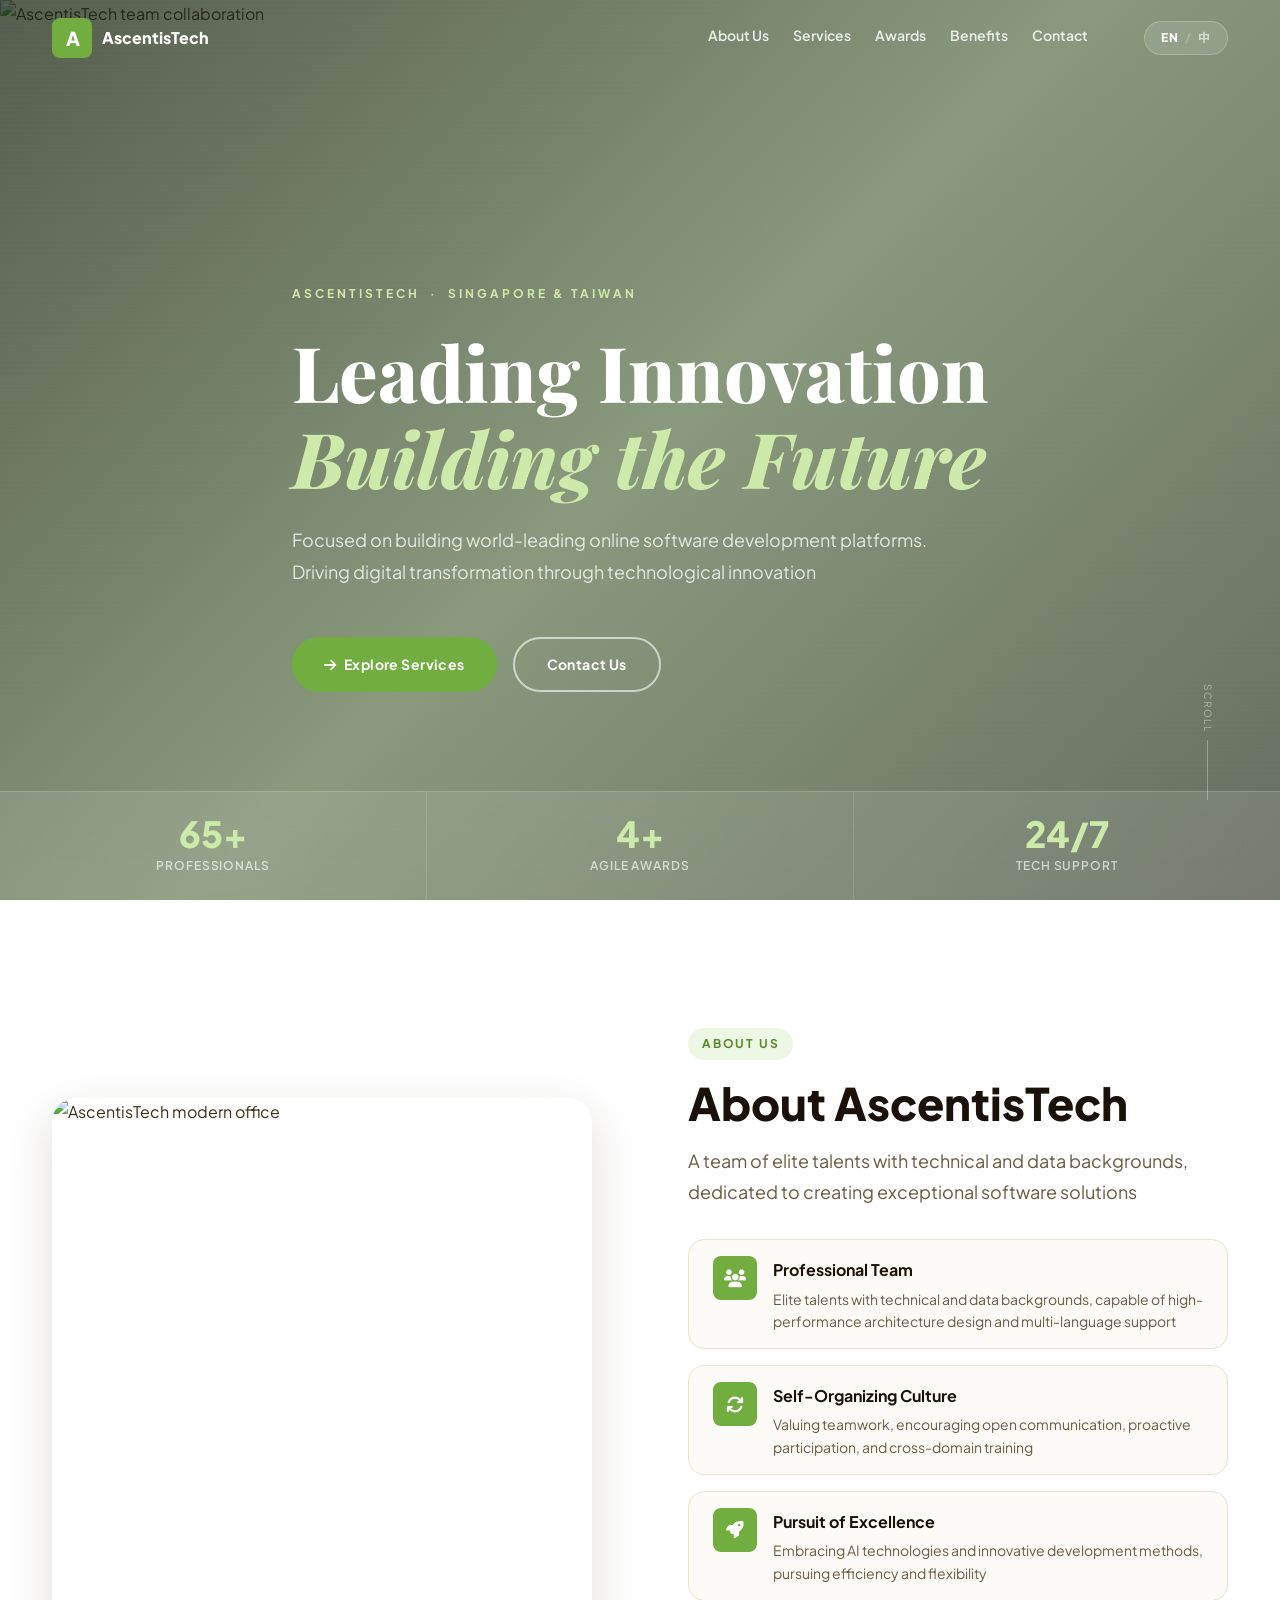
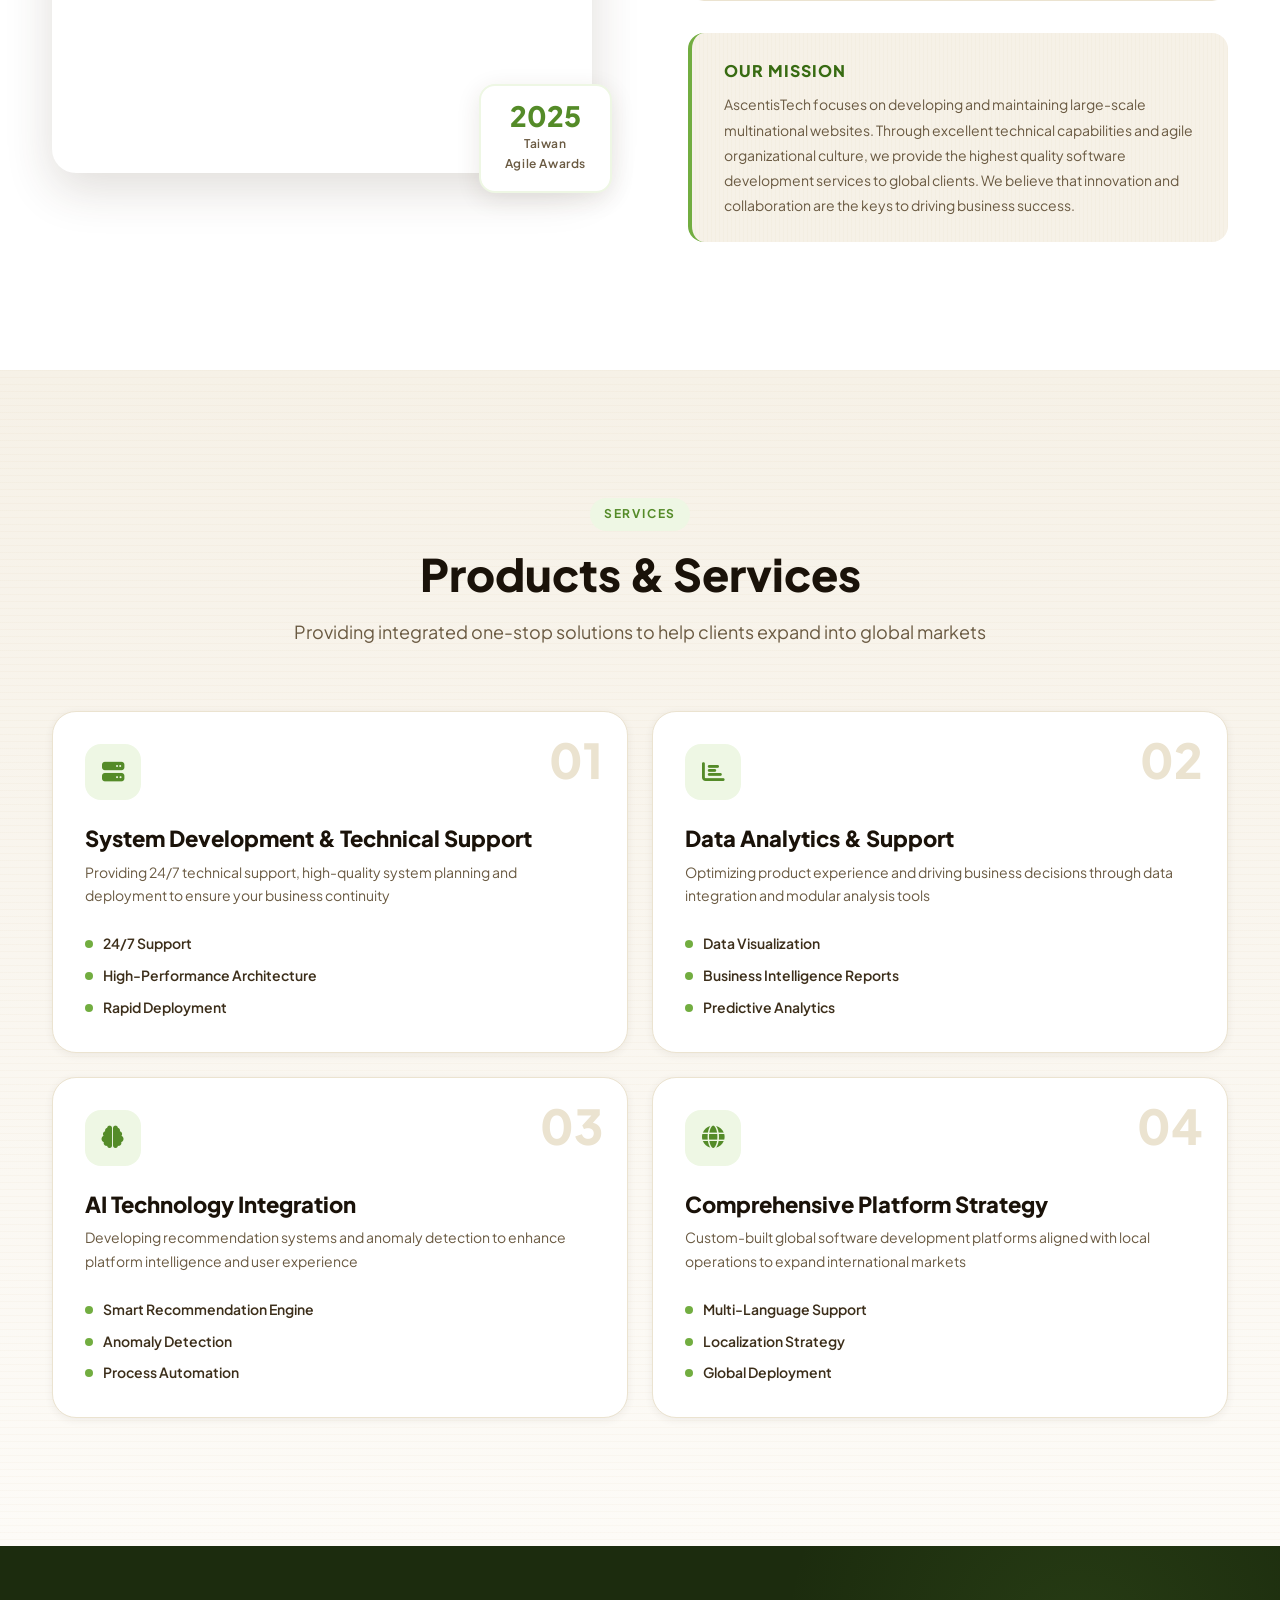
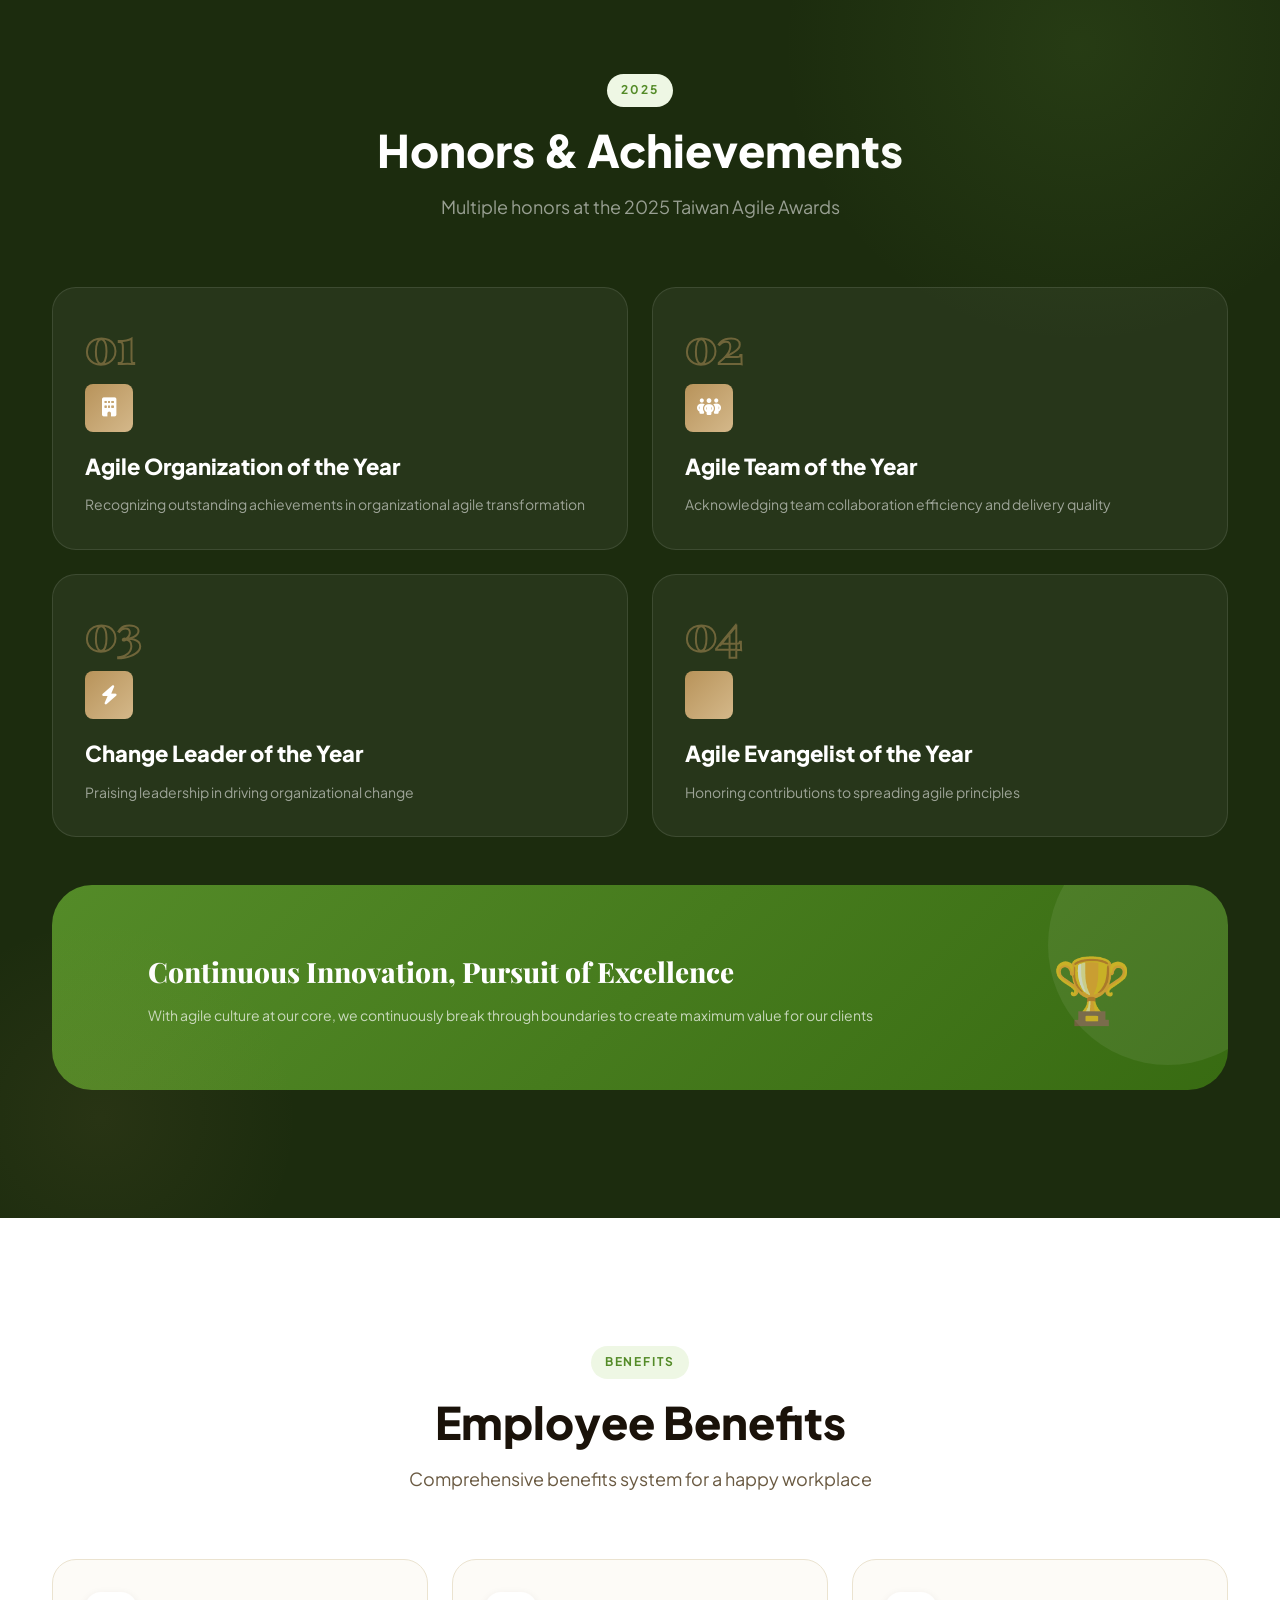
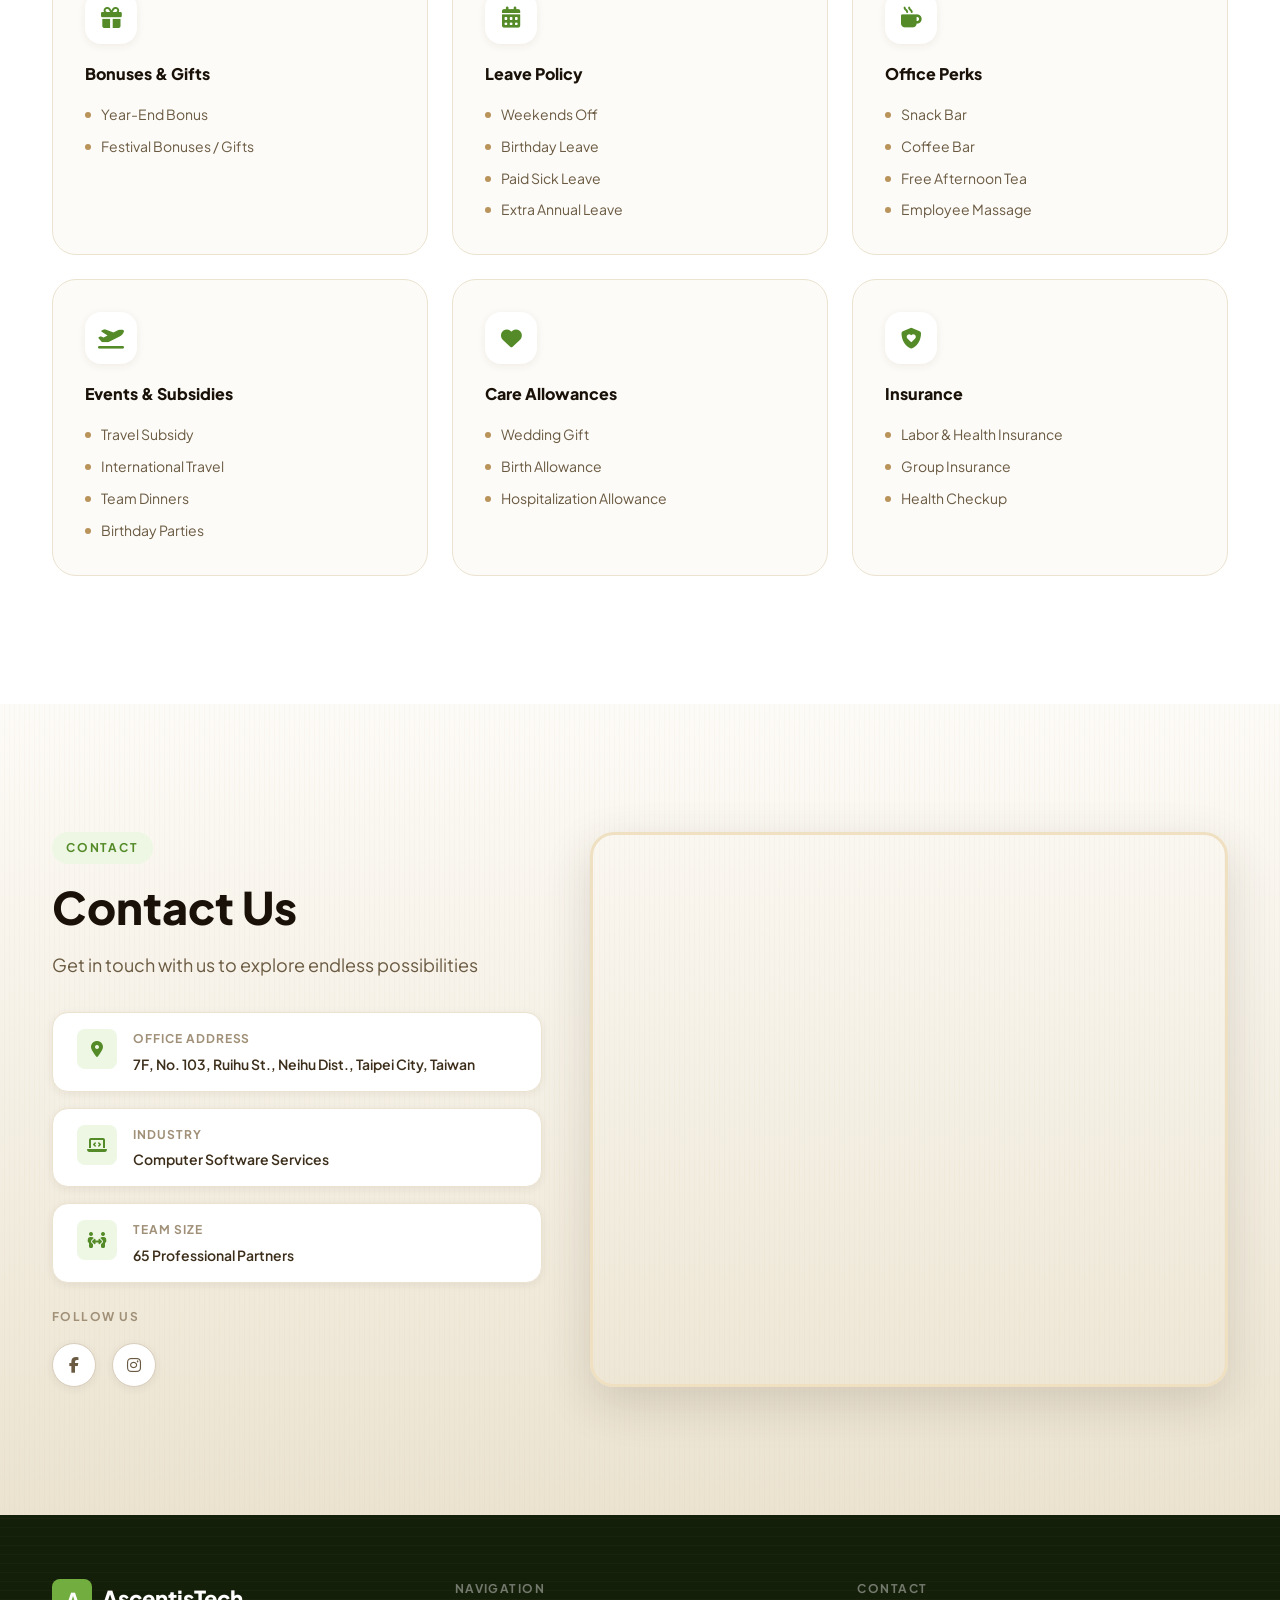
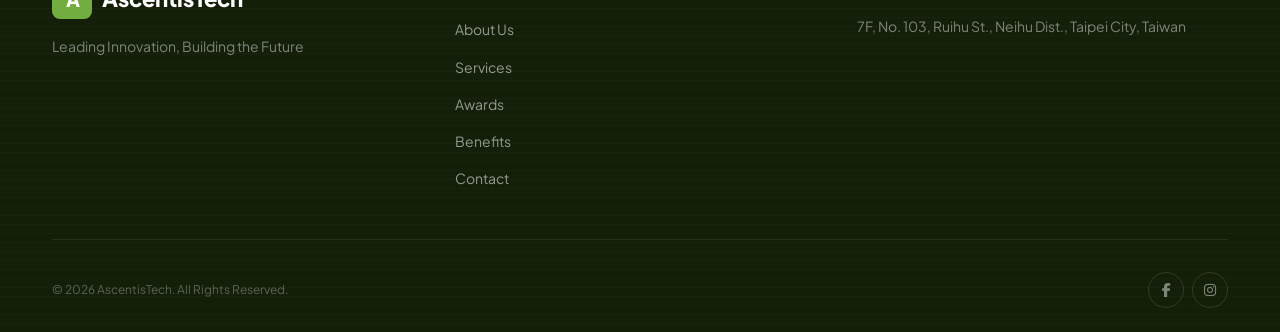
==== index.html @ be99b59a "Initial commit" ====
<!DOCTYPE html>
<html lang="en">
<head>
  <meta charset="UTF-8" />
  <meta name="viewport" content="width=device-width, initial-scale=1.0" />
  <title>AscentisTech | Leading Innovation in Software Development</title>
  <meta name="description" content="AscentisTech - Building world-leading online software development platforms, providing system development, data analytics, and AI technology solutions" />
  <meta name="keywords" content="AscentisTech, software development, AI, system development, data analytics" />

  <!-- Open Graph -->
  <meta property="og:title" content="AscentisTech | Leading Innovation in Software Development" />
  <meta property="og:description" content="Focused on building world-leading online software development platforms." />
  <meta property="og:type" content="website" />

  <!-- Fonts -->
  <link rel="preconnect" href="https://fonts.googleapis.com" />
  <link rel="preconnect" href="https://fonts.gstatic.com" crossorigin />
  <link href="https://fonts.googleapis.com/css2?family=Playfair+Display:ital,wght@0,700;0,800;1,700&family=Plus+Jakarta+Sans:wght@300;400;500;600;700;800&family=Noto+Sans+TC:wght@300;400;500;700&display=swap" rel="stylesheet" />

  <!-- Font Awesome -->
  <link rel="stylesheet" href="https://cdnjs.cloudflare.com/ajax/libs/font-awesome/6.5.1/css/all.min.css" />

  <link rel="stylesheet" href="styles.css" />
</head>
<body>

  <!-- =========================================
       NAVBAR
       ========================================= -->
  <nav id="navbar" class="navbar">
    <div class="nav-inner">
      <a href="#" class="nav-logo">
        <div class="logo-mark">A</div>
        <span class="logo-text">AscentisTech</span>
      </a>

      <div class="nav-links">
        <a href="#about"    data-i18n="nav.about">About Us</a>
        <a href="#services" data-i18n="nav.services">Services</a>
        <a href="#awards"   data-i18n="nav.awards">Awards</a>
        <a href="#benefits" data-i18n="nav.benefits">Benefits</a>
        <a href="#contact"  data-i18n="nav.contact">Contact</a>
      </div>

      <div class="nav-right">
        <button class="lang-toggle" id="langToggle" aria-label="Toggle language">
          <span class="lang-en active">EN</span>
          <span class="lang-sep">/</span>
          <span class="lang-zh">中</span>
        </button>
        <button class="hamburger" id="hamburger" aria-label="Open menu">
          <span></span><span></span><span></span>
        </button>
      </div>
    </div>
  </nav>

  <!-- Mobile Menu -->
  <div class="mobile-menu" id="mobileMenu">
    <a href="#about"    data-i18n="nav.about">About Us</a>
    <a href="#services" data-i18n="nav.services">Services</a>
    <a href="#awards"   data-i18n="nav.awards">Awards</a>
    <a href="#benefits" data-i18n="nav.benefits">Benefits</a>
    <a href="#contact"  data-i18n="nav.contact">Contact</a>
  </div>


  <!-- =========================================
       HERO
       ========================================= -->
  <section id="hero" class="hero">
    <div class="hero-bg">
      <img
        src="https://images.unsplash.com/photo-1522071820081-009f0129c71c?auto=format&fit=crop&w=1920&q=85"
        alt="AscentisTech team collaboration"
      />
    </div>
    <div class="hero-overlay"></div>

    <div class="hero-content">
      <p class="hero-eyebrow fade-up">AscentisTech &nbsp;·&nbsp; Singapore &amp; Taiwan</p>
      <h1 class="hero-title fade-up delay-1">
        <span data-i18n="hero.title.line1">Leading Innovation</span><br />
        <em data-i18n="hero.title.line2">Building the Future</em>
      </h1>
      <p class="hero-subtitle fade-up delay-2" data-i18n="hero.subtitle">
        Focused on building world-leading online software development platforms.
        Driving digital transformation through technological innovation
      </p>
      <div class="hero-btns fade-up delay-3">
        <a href="#services" class="btn btn-primary">
          <i class="fa-solid fa-arrow-right"></i>
          <span data-i18n="hero.cta.explore">Explore Services</span>
        </a>
        <a href="#contact" class="btn btn-outline" data-i18n="hero.cta.contact">Contact Us</a>
      </div>
    </div>

    <div class="hero-stats">
      <div class="hero-stat">
        <div class="stat-number" data-count="65">0</div>
        <div class="stat-label" data-i18n="hero.stat.experts">Professionals</div>
      </div>
      <div class="hero-stat">
        <div class="stat-number" data-count="4">0</div>
        <div class="stat-label" data-i18n="hero.stat.awards">Agile Awards</div>
      </div>
      <div class="hero-stat">
        <div class="stat-number" style="font-size: clamp(1.4rem, 3vw, 2.25rem);">24/7</div>
        <div class="stat-label" data-i18n="hero.stat.support">Tech Support</div>
      </div>
    </div>

    <div class="hero-scroll">
      <span class="scroll-text">Scroll</span>
      <div class="scroll-line"></div>
    </div>
  </section>


  <!-- =========================================
       ABOUT
       ========================================= -->
  <section id="about" class="about">
    <div class="about-grid">

      <!-- Image side -->
      <div class="about-img-wrap fade-left">
        <div class="about-deco"></div>
        <div class="about-img-frame">
          <img
            src="https://images.unsplash.com/photo-1497366216548-37526070297c?auto=format&fit=crop&w=800&q=80"
            alt="AscentisTech modern office"
          />
        </div>
        <div class="about-badge">
          <div class="about-badge-year">2025</div>
          <div class="about-badge-label">Taiwan<br />Agile Awards</div>
        </div>
      </div>

      <!-- Content side -->
      <div class="fade-right">
        <span class="section-tag" data-i18n="nav.about">About Us</span>
        <h2 class="section-title" data-i18n="about.title">About AscentisTech</h2>
        <p class="section-desc" data-i18n="about.desc">
          A team of elite talents with technical and data backgrounds, dedicated to creating exceptional software solutions
        </p>

        <div class="about-cards">
          <div class="about-card">
            <div class="about-card-icon"><i class="fa-solid fa-users"></i></div>
            <div>
              <h4 data-i18n="about.card1.title">Professional Team</h4>
              <p data-i18n="about.card1.desc">Elite talents with technical and data backgrounds, capable of high-performance architecture design and multi-language support</p>
            </div>
          </div>
          <div class="about-card">
            <div class="about-card-icon"><i class="fa-solid fa-arrows-rotate"></i></div>
            <div>
              <h4 data-i18n="about.card2.title">Self-Organizing Culture</h4>
              <p data-i18n="about.card2.desc">Valuing teamwork, encouraging open communication, proactive participation, and cross-domain training</p>
            </div>
          </div>
          <div class="about-card">
            <div class="about-card-icon"><i class="fa-solid fa-rocket"></i></div>
            <div>
              <h4 data-i18n="about.card3.title">Pursuit of Excellence</h4>
              <p data-i18n="about.card3.desc">Embracing AI technologies and innovative development methods, pursuing efficiency and flexibility</p>
            </div>
          </div>
        </div>

        <div class="mission-box">
          <h3 data-i18n="about.mission.title">Our Mission</h3>
          <p data-i18n="about.mission.desc">AscentisTech focuses on developing and maintaining large-scale multinational websites. Through excellent technical capabilities and agile organizational culture, we provide the highest quality software development services to global clients. We believe that innovation and collaboration are the keys to driving business success.</p>
        </div>
      </div>

    </div>
  </section>


  <!-- =========================================
       SERVICES
       ========================================= -->
  <section id="services" class="services">
    <div class="services-header fade-up">
      <span class="section-tag" data-i18n="nav.services">Services</span>
      <h2 class="section-title" data-i18n="services.title">Products &amp; Services</h2>
      <p class="section-desc" data-i18n="services.desc">Providing integrated one-stop solutions to help clients expand into global markets</p>
    </div>

    <div class="services-grid">

      <!-- Card 1 -->
      <div class="service-card fade-up delay-1">
        <div class="service-num">01</div>
        <div class="service-icon">
          <i class="fa-solid fa-server"></i>
        </div>
        <h3 data-i18n="services.card1.title">System Development &amp; Technical Support</h3>
        <p data-i18n="services.card1.desc">Providing 24/7 technical support, high-quality system planning and deployment to ensure your business continuity</p>
        <ul class="service-features">
          <li class="service-feature" data-i18n="services.card1.feature1">24/7 Support</li>
          <li class="service-feature" data-i18n="services.card1.feature2">High-Performance Architecture</li>
          <li class="service-feature" data-i18n="services.card1.feature3">Rapid Deployment</li>
        </ul>
      </div>

      <!-- Card 2 -->
      <div class="service-card fade-up delay-2">
        <div class="service-num">02</div>
        <div class="service-icon">
          <i class="fa-solid fa-chart-bar"></i>
        </div>
        <h3 data-i18n="services.card2.title">Data Analytics &amp; Support</h3>
        <p data-i18n="services.card2.desc">Optimizing product experience and driving business decisions through data integration and modular analysis tools</p>
        <ul class="service-features">
          <li class="service-feature" data-i18n="services.card2.feature1">Data Visualization</li>
          <li class="service-feature" data-i18n="services.card2.feature2">Business Intelligence Reports</li>
          <li class="service-feature" data-i18n="services.card2.feature3">Predictive Analytics</li>
        </ul>
      </div>

      <!-- Card 3 -->
      <div class="service-card fade-up delay-3">
        <div class="service-num">03</div>
        <div class="service-icon">
          <i class="fa-solid fa-brain"></i>
        </div>
        <h3 data-i18n="services.card3.title">AI Technology Integration</h3>
        <p data-i18n="services.card3.desc">Developing recommendation systems and anomaly detection to enhance platform intelligence and user experience</p>
        <ul class="service-features">
          <li class="service-feature" data-i18n="services.card3.feature1">Smart Recommendation Engine</li>
          <li class="service-feature" data-i18n="services.card3.feature2">Anomaly Detection</li>
          <li class="service-feature" data-i18n="services.card3.feature3">Process Automation</li>
        </ul>
      </div>

      <!-- Card 4 -->
      <div class="service-card fade-up delay-4">
        <div class="service-num">04</div>
        <div class="service-icon">
          <i class="fa-solid fa-globe"></i>
        </div>
        <h3 data-i18n="services.card4.title">Comprehensive Platform Strategy</h3>
        <p data-i18n="services.card4.desc">Custom-built global software development platforms aligned with local operations to expand international markets</p>
        <ul class="service-features">
          <li class="service-feature" data-i18n="services.card4.feature1">Multi-Language Support</li>
          <li class="service-feature" data-i18n="services.card4.feature2">Localization Strategy</li>
          <li class="service-feature" data-i18n="services.card4.feature3">Global Deployment</li>
        </ul>
      </div>

    </div>
  </section>


  <!-- =========================================
       AWARDS
       ========================================= -->
  <section id="awards" class="awards">
    <div class="awards-header fade-up">
      <span class="section-tag">2025</span>
      <h2 class="section-title" data-i18n="awards.title">Honors &amp; Achievements</h2>
      <p class="section-desc" data-i18n="awards.desc">Multiple honors at the 2025 Taiwan Agile Awards</p>
    </div>

    <div class="awards-grid">

      <div class="award-card fade-up delay-1">
        <div class="award-num">01</div>
        <div class="award-icon"><i class="fa-solid fa-building"></i></div>
        <h3 data-i18n="awards.item1.title">Agile Organization of the Year</h3>
        <p data-i18n="awards.item1.desc">Recognizing outstanding achievements in organizational agile transformation</p>
      </div>

      <div class="award-card fade-up delay-2">
        <div class="award-num">02</div>
        <div class="award-icon"><i class="fa-solid fa-people-group"></i></div>
        <h3 data-i18n="awards.item2.title">Agile Team of the Year</h3>
        <p data-i18n="awards.item2.desc">Acknowledging team collaboration efficiency and delivery quality</p>
      </div>

      <div class="award-card fade-up delay-3">
        <div class="award-num">03</div>
        <div class="award-icon"><i class="fa-solid fa-bolt"></i></div>
        <h3 data-i18n="awards.item3.title">Change Leader of the Year</h3>
        <p data-i18n="awards.item3.desc">Praising leadership in driving organizational change</p>
      </div>

      <div class="award-card fade-up delay-4">
        <div class="award-num">04</div>
        <div class="award-icon"><i class="fa-solid fa-megaphone"></i></div>
        <h3 data-i18n="awards.item4.title">Agile Evangelist of the Year</h3>
        <p data-i18n="awards.item4.desc">Honoring contributions to spreading agile principles</p>
      </div>

    </div>

    <!-- Banner -->
    <div class="awards-banner fade-up delay-5">
      <div class="awards-banner-inner">
        <div class="banner-text">
          <h3 data-i18n="awards.banner.title">Continuous Innovation, Pursuit of Excellence</h3>
          <p data-i18n="awards.banner.desc">With agile culture at our core, we continuously break through boundaries to create maximum value for our clients</p>
        </div>
        <div class="banner-icon">🏆</div>
      </div>
    </div>

  </section>


  <!-- =========================================
       BENEFITS
       ========================================= -->
  <section id="benefits" class="benefits">
    <div class="benefits-header fade-up">
      <span class="section-tag" data-i18n="nav.benefits">Benefits</span>
      <h2 class="section-title" data-i18n="benefits.title">Employee Benefits</h2>
      <p class="section-desc" data-i18n="benefits.desc">Comprehensive benefits system for a happy workplace</p>
    </div>

    <div class="benefits-grid">

      <!-- Bonuses -->
      <div class="benefit-card fade-up delay-1">
        <div class="benefit-icon"><i class="fa-solid fa-gift"></i></div>
        <h3 data-i18n="benefits.cat1.title">Bonuses &amp; Gifts</h3>
        <ul class="benefit-items">
          <li class="benefit-item" data-i18n="benefits.cat1.item1">Year-End Bonus</li>
          <li class="benefit-item" data-i18n="benefits.cat1.item2">Festival Bonuses / Gifts</li>
        </ul>
      </div>

      <!-- Leave -->
      <div class="benefit-card fade-up delay-2">
        <div class="benefit-icon"><i class="fa-solid fa-calendar-days"></i></div>
        <h3 data-i18n="benefits.cat2.title">Leave Policy</h3>
        <ul class="benefit-items">
          <li class="benefit-item" data-i18n="benefits.cat2.item1">Weekends Off</li>
          <li class="benefit-item" data-i18n="benefits.cat2.item2">Birthday Leave</li>
          <li class="benefit-item" data-i18n="benefits.cat2.item3">Paid Sick Leave</li>
          <li class="benefit-item" data-i18n="benefits.cat2.item4">Extra Annual Leave</li>
        </ul>
      </div>

      <!-- Office Perks -->
      <div class="benefit-card fade-up delay-3">
        <div class="benefit-icon"><i class="fa-solid fa-mug-hot"></i></div>
        <h3 data-i18n="benefits.cat3.title">Office Perks</h3>
        <ul class="benefit-items">
          <li class="benefit-item" data-i18n="benefits.cat3.item1">Snack Bar</li>
          <li class="benefit-item" data-i18n="benefits.cat3.item2">Coffee Bar</li>
          <li class="benefit-item" data-i18n="benefits.cat3.item3">Free Afternoon Tea</li>
          <li class="benefit-item" data-i18n="benefits.cat3.item4">Employee Massage</li>
        </ul>
      </div>

      <!-- Events -->
      <div class="benefit-card fade-up delay-4">
        <div class="benefit-icon"><i class="fa-solid fa-plane-departure"></i></div>
        <h3 data-i18n="benefits.cat4.title">Events &amp; Subsidies</h3>
        <ul class="benefit-items">
          <li class="benefit-item" data-i18n="benefits.cat4.item1">Travel Subsidy</li>
          <li class="benefit-item" data-i18n="benefits.cat4.item2">International Travel</li>
          <li class="benefit-item" data-i18n="benefits.cat4.item3">Team Dinners</li>
          <li class="benefit-item" data-i18n="benefits.cat4.item4">Birthday Parties</li>
        </ul>
      </div>

      <!-- Care -->
      <div class="benefit-card fade-up delay-5">
        <div class="benefit-icon"><i class="fa-solid fa-heart"></i></div>
        <h3 data-i18n="benefits.cat5.title">Care Allowances</h3>
        <ul class="benefit-items">
          <li class="benefit-item" data-i18n="benefits.cat5.item1">Wedding Gift</li>
          <li class="benefit-item" data-i18n="benefits.cat5.item2">Birth Allowance</li>
          <li class="benefit-item" data-i18n="benefits.cat5.item3">Hospitalization Allowance</li>
        </ul>
      </div>

      <!-- Insurance -->
      <div class="benefit-card fade-up delay-6">
        <div class="benefit-icon"><i class="fa-solid fa-shield-heart"></i></div>
        <h3 data-i18n="benefits.cat6.title">Insurance</h3>
        <ul class="benefit-items">
          <li class="benefit-item" data-i18n="benefits.cat6.item1">Labor &amp; Health Insurance</li>
          <li class="benefit-item" data-i18n="benefits.cat6.item2">Group Insurance</li>
          <li class="benefit-item" data-i18n="benefits.cat6.item3">Health Checkup</li>
        </ul>
      </div>

    </div>
  </section>


  <!-- =========================================
       CONTACT
       ========================================= -->
  <section id="contact" class="contact">
    <div class="contact-grid">

      <!-- Info side -->
      <div class="fade-left">
        <div class="contact-info-header">
          <span class="section-tag" data-i18n="nav.contact">Contact</span>
          <h2 class="section-title" data-i18n="contact.title">Contact Us</h2>
          <p class="section-desc" data-i18n="contact.desc">Get in touch with us to explore endless possibilities</p>
        </div>

        <div class="contact-cards">
          <div class="contact-card">
            <div class="contact-card-icon"><i class="fa-solid fa-location-dot"></i></div>
            <div>
              <div class="contact-card-label" data-i18n="contact.address.title">Office Address</div>
              <div class="contact-card-value" data-i18n="contact.address.value">7F, No. 103, Ruihu St., Neihu Dist., Taipei City, Taiwan</div>
            </div>
          </div>
          <div class="contact-card">
            <div class="contact-card-icon"><i class="fa-solid fa-laptop-code"></i></div>
            <div>
              <div class="contact-card-label" data-i18n="contact.industry.title">Industry</div>
              <div class="contact-card-value" data-i18n="contact.industry.value">Computer Software Services</div>
            </div>
          </div>
          <div class="contact-card">
            <div class="contact-card-icon"><i class="fa-solid fa-people-arrows"></i></div>
            <div>
              <div class="contact-card-label" data-i18n="contact.team.title">Team Size</div>
              <div class="contact-card-value" data-i18n="contact.team.value">65 Professional Partners</div>
            </div>
          </div>
        </div>

        <div class="contact-social">
          <div class="contact-social-title" data-i18n="contact.social.title">Follow Us</div>
          <div class="social-links">
            <a href="https://www.facebook.com/AscentisTech" target="_blank" rel="noopener" class="social-link" aria-label="Facebook">
              <i class="fa-brands fa-facebook-f"></i>
            </a>
            <a href="https://www.instagram.com/ascentistech" target="_blank" rel="noopener" class="social-link" aria-label="Instagram">
              <i class="fa-brands fa-instagram"></i>
            </a>
          </div>
        </div>
      </div>

      <!-- Map side -->
      <div class="contact-map-wrap fade-right">
        <iframe
          title="AscentisTech Office Location"
          src="https://maps.google.com/maps?q=%E5%8F%B0%E5%8C%97%E5%B8%82%E5%85%A7%E6%B9%96%E5%8D%80%E7%91%9E%E6%B9%96%E8%A1%97103%E8%99%9F&output=embed&z=16"
          allowfullscreen
          loading="lazy"
          referrerpolicy="no-referrer-when-downgrade">
        </iframe>
      </div>

    </div>
  </section>


  <!-- =========================================
       FOOTER
       ========================================= -->
  <footer class="footer">
    <div class="footer-inner">
      <div class="footer-top">

        <!-- Brand -->
        <div class="footer-brand">
          <div class="nav-logo">
            <div class="logo-mark">A</div>
            <span class="logo-text">AscentisTech</span>
          </div>
          <p class="footer-brand-desc" data-i18n="footer.slogan">Leading Innovation, Building the Future</p>
        </div>

        <!-- Nav links -->
        <nav class="footer-nav">
          <h4>Navigation</h4>
          <ul>
            <li><a href="#about"    data-i18n="nav.about">About Us</a></li>
            <li><a href="#services" data-i18n="nav.services">Services</a></li>
            <li><a href="#awards"   data-i18n="nav.awards">Awards</a></li>
            <li><a href="#benefits" data-i18n="nav.benefits">Benefits</a></li>
            <li><a href="#contact"  data-i18n="nav.contact">Contact</a></li>
          </ul>
        </nav>

        <!-- Contact info -->
        <div class="footer-contact-col">
          <h4>Contact</h4>
          <p data-i18n="contact.address.value">7F, No. 103, Ruihu St., Neihu Dist., Taipei City, Taiwan</p>
        </div>

      </div>

      <div class="footer-bottom">
        <p class="footer-copy" data-i18n="footer.copyright">© 2026 AscentisTech. All Rights Reserved.</p>
        <div class="footer-social">
          <a href="https://www.facebook.com/AscentisTech" target="_blank" rel="noopener" aria-label="Facebook">
            <i class="fa-brands fa-facebook-f"></i>
          </a>
          <a href="https://www.instagram.com/ascentistech" target="_blank" rel="noopener" aria-label="Instagram">
            <i class="fa-brands fa-instagram"></i>
          </a>
        </div>
      </div>
    </div>
  </footer>

  <!-- Scroll-to-top -->
  <button id="scrollTop" aria-label="Back to top">
    <i class="fa-solid fa-chevron-up"></i>
  </button>

  <script src="i18n.js"></script>
  <script src="script.js"></script>
</body>
</html>
---- styles.css ----
/* =============================================
   AscentisTech — Design System
   Palette: White · Grass Green · Wood Grain
   ============================================= */

/* ── Google Fonts (loaded in HTML) ─────────── */

/* ── CSS Variables ─────────────────────────── */
:root {
  /* White / Cream */
  --white:        #FFFFFF;
  --cream-50:     #FDFBF7;
  --cream-100:    #F6F1E7;
  --cream-200:    #EBE3D0;
  --cream-300:    #D9CEBC;

  /* Grass Green */
  --green-50:     #EEF7E4;
  --green-100:    #CEEAAA;
  --green-200:    #A0CE6E;
  --green-300:    #72AD40;   /* primary */
  --green-400:    #548B28;
  --green-500:    #386B12;
  --green-600:    #1E4606;

  /* Wood / Warm Tan */
  --wood-50:      #FAF5EC;
  --wood-100:     #EFE0C2;
  --wood-200:     #D4B88A;
  --wood-300:     #B8935A;   /* accent */
  --wood-400:     #946E38;
  --wood-500:     #6E4E1E;
  --wood-600:     #4A3210;

  /* Dark (forest) */
  --dark-900:     #141F0A;
  --dark-800:     #1C2C0E;
  --dark-700:     #243718;

  /* Text */
  --text-900:     #1A1209;
  --text-700:     #3C2E1A;
  --text-500:     #6A5A42;
  --text-300:     #A09078;
  --text-100:     #CEC4B4;

  /* Semantic */
  --primary:      var(--green-300);
  --primary-dark: var(--green-400);
  --accent:       var(--wood-300);
  --bg:           var(--white);
  --bg-alt:       var(--cream-100);
  --bg-deep:      var(--dark-800);

  /* Spacing */
  --s1: 0.5rem;
  --s2: 1rem;
  --s3: 1.5rem;
  --s4: 2rem;
  --s5: 3rem;
  --s6: 4rem;
  --s7: 6rem;
  --s8: 8rem;

  /* Typography scale */
  --fs-xs:   0.75rem;
  --fs-sm:   0.875rem;
  --fs-base: 1rem;
  --fs-lg:   1.125rem;
  --fs-xl:   1.375rem;
  --fs-2xl:  1.75rem;
  --fs-3xl:  2.25rem;
  --fs-4xl:  3rem;
  --fs-5xl:  4rem;
  --fs-6xl:  5.5rem;

  /* Radii */
  --r-sm:  8px;
  --r-md:  16px;
  --r-lg:  24px;
  --r-xl:  40px;
  --r-full: 9999px;

  /* Shadows */
  --shadow-sm: 0 2px 8px rgba(60, 46, 26, 0.07);
  --shadow-md: 0 6px 24px rgba(60, 46, 26, 0.11);
  --shadow-lg: 0 16px 48px rgba(60, 46, 26, 0.16);

  /* Transitions */
  --ease: 0.3s ease;
  --ease-slow: 0.6s ease;

  /* Layout */
  --max-w: 1240px;
  --nav-h: 76px;
}

/* ── Reset ─────────────────────────────────── */
*, *::before, *::after { box-sizing: border-box; margin: 0; padding: 0; }
html { scroll-behavior: smooth; font-size: 16px; }
body {
  font-family: 'Plus Jakarta Sans', 'Noto Sans TC', sans-serif;
  color: var(--text-700);
  background: var(--white);
  line-height: 1.7;
  overflow-x: hidden;
}
img { display: block; max-width: 100%; height: auto; }
a { text-decoration: none; color: inherit; }
ul { list-style: none; }
button { cursor: pointer; border: none; background: none; font: inherit; }

/* ── Scroll lock when mobile menu open ─────── */
body.menu-open { overflow: hidden; }

/* ── Typography helpers ─────────────────────── */
.section-tag {
  display: inline-block;
  font-size: var(--fs-xs);
  font-weight: 700;
  letter-spacing: 0.15em;
  text-transform: uppercase;
  color: var(--green-400);
  background: var(--green-50);
  padding: 6px 14px;
  border-radius: var(--r-full);
  margin-bottom: var(--s2);
}

.section-title {
  font-size: clamp(var(--fs-2xl), 3.5vw, var(--fs-4xl));
  font-weight: 800;
  line-height: 1.2;
  color: var(--text-900);
  margin-bottom: var(--s2);
}

.section-desc {
  font-size: var(--fs-lg);
  color: var(--text-500);
  max-width: 56ch;
}

/* ── Container ──────────────────────────────── */
.container {
  width: 100%;
  max-width: var(--max-w);
  margin: 0 auto;
  padding: 0 var(--s4);
}

/* ── Buttons ────────────────────────────────── */
.btn {
  display: inline-flex;
  align-items: center;
  gap: var(--s1);
  font-weight: 700;
  font-size: var(--fs-sm);
  letter-spacing: 0.03em;
  padding: 14px 32px;
  border-radius: var(--r-full);
  transition: var(--ease);
  white-space: nowrap;
}
.btn-primary {
  background: var(--green-300);
  color: var(--white);
}
.btn-primary:hover {
  background: var(--green-400);
  transform: translateY(-2px);
  box-shadow: 0 8px 24px rgba(84, 139, 40, 0.35);
}
.btn-outline {
  border: 2px solid rgba(255,255,255,0.6);
  color: var(--white);
}
.btn-outline:hover {
  background: rgba(255,255,255,0.15);
  border-color: var(--white);
  transform: translateY(-2px);
}
.btn-outline-dark {
  border: 2px solid var(--green-300);
  color: var(--green-300);
}
.btn-outline-dark:hover {
  background: var(--green-300);
  color: var(--white);
  transform: translateY(-2px);
}

/* ── Fade animations ─────────────────────────── */
.fade-up, .fade-in, .fade-left, .fade-right {
  opacity: 0;
  transition: opacity 0.7s ease, transform 0.7s ease;
}
.fade-up    { transform: translateY(36px); }
.fade-in    { transform: scale(0.97); }
.fade-left  { transform: translateX(-36px); }
.fade-right { transform: translateX(36px); }

.fade-up.visible, .fade-in.visible, .fade-left.visible, .fade-right.visible {
  opacity: 1;
  transform: none;
}

.delay-1 { transition-delay: 0.1s !important; }
.delay-2 { transition-delay: 0.2s !important; }
.delay-3 { transition-delay: 0.3s !important; }
.delay-4 { transition-delay: 0.4s !important; }
.delay-5 { transition-delay: 0.55s !important; }
.delay-6 { transition-delay: 0.7s !important; }


/* ============================================
   NAVBAR
   ============================================ */
.navbar {
  position: fixed;
  top: 0; left: 0; right: 0;
  z-index: 1000;
  height: var(--nav-h);
  display: flex;
  align-items: center;
  transition: background var(--ease), box-shadow var(--ease);
}
.navbar.scrolled {
  background: rgba(255,255,255,0.96);
  backdrop-filter: blur(12px);
  box-shadow: var(--shadow-sm);
}

.nav-inner {
  width: 100%;
  max-width: var(--max-w);
  margin: 0 auto;
  padding: 0 var(--s4);
  display: flex;
  align-items: center;
  gap: var(--s4);
}

.nav-logo {
  display: flex;
  align-items: center;
  gap: 10px;
  text-decoration: none;
}
.logo-mark {
  width: 40px; height: 40px;
  border-radius: var(--r-sm);
  background: var(--green-300);
  display: flex; align-items: center; justify-content: center;
  font-weight: 900;
  font-size: 1.2rem;
  color: var(--white);
  letter-spacing: -1px;
  flex-shrink: 0;
}
.logo-text {
  font-weight: 800;
  font-size: var(--fs-base);
  color: var(--white);
  transition: color var(--ease);
}
.navbar.scrolled .logo-text { color: var(--text-900); }

.nav-links {
  display: flex;
  align-items: center;
  gap: var(--s3);
  margin-left: auto;
}
.nav-links a {
  font-size: var(--fs-sm);
  font-weight: 600;
  color: rgba(255,255,255,0.85);
  transition: color var(--ease);
  position: relative;
  padding-bottom: 4px;
}
.nav-links a::after {
  content: '';
  position: absolute;
  bottom: 0; left: 0;
  width: 0; height: 2px;
  background: var(--green-300);
  transition: width var(--ease);
  border-radius: 2px;
}
.nav-links a:hover, .nav-links a.active { color: var(--white); }
.nav-links a:hover::after, .nav-links a.active::after { width: 100%; }

.navbar.scrolled .nav-links a { color: var(--text-500); }
.navbar.scrolled .nav-links a:hover,
.navbar.scrolled .nav-links a.active { color: var(--green-400); }

.nav-right {
  display: flex;
  align-items: center;
  gap: var(--s2);
  margin-left: var(--s3);
}

.lang-toggle {
  display: flex;
  align-items: center;
  gap: 6px;
  font-size: var(--fs-xs);
  font-weight: 700;
  letter-spacing: 0.08em;
  color: rgba(255,255,255,0.6);
  background: rgba(255,255,255,0.12);
  border: 1px solid rgba(255,255,255,0.2);
  border-radius: var(--r-full);
  padding: 6px 16px;
  transition: var(--ease);
}
.lang-toggle:hover { background: rgba(255,255,255,0.2); }
.lang-toggle .active {
  color: var(--white);
  font-weight: 800;
}
.lang-sep { opacity: 0.4; }

.navbar.scrolled .lang-toggle {
  color: var(--text-500);
  background: var(--cream-100);
  border-color: var(--cream-200);
}
.navbar.scrolled .lang-toggle .active { color: var(--green-400); }

/* Hamburger */
.hamburger {
  display: none;
  flex-direction: column;
  gap: 5px;
  width: 28px;
  padding: 4px;
}
.hamburger span {
  display: block;
  height: 2px;
  border-radius: 2px;
  background: var(--white);
  transition: var(--ease);
}
.navbar.scrolled .hamburger span { background: var(--text-700); }
.hamburger.open span:nth-child(1) { transform: translateY(7px) rotate(45deg); }
.hamburger.open span:nth-child(2) { opacity: 0; transform: scaleX(0); }
.hamburger.open span:nth-child(3) { transform: translateY(-7px) rotate(-45deg); }

/* Mobile menu */
.mobile-menu {
  position: fixed;
  inset: 0;
  background: var(--white);
  z-index: 999;
  display: flex;
  flex-direction: column;
  align-items: center;
  justify-content: center;
  gap: var(--s3);
  opacity: 0;
  pointer-events: none;
  transform: translateY(-100%);
  transition: opacity var(--ease-slow), transform var(--ease-slow);
}
.mobile-menu.open {
  opacity: 1;
  pointer-events: auto;
  transform: none;
}
.mobile-menu a {
  font-size: var(--fs-2xl);
  font-weight: 800;
  color: var(--text-700);
  transition: color var(--ease);
}
.mobile-menu a:hover { color: var(--green-300); }


/* ============================================
   HERO
   ============================================ */
.hero {
  position: relative;
  height: 100vh;
  min-height: 600px;
  display: flex;
  flex-direction: column;
  justify-content: center;
  overflow: hidden;
}

.hero-bg {
  position: absolute;
  inset: 0;
}
.hero-bg img {
  width: 100%; height: 100%;
  object-fit: cover;
  object-position: center 30%;
}

.hero-overlay {
  position: absolute;
  inset: 0;
  background: linear-gradient(
    135deg,
    rgba(20, 31, 10, 0.72) 0%,
    rgba(40, 70, 18, 0.55) 50%,
    rgba(20, 31, 10, 0.65) 100%
  );
}

/* subtle wood-grain line texture on overlay */
.hero-overlay::after {
  content: '';
  position: absolute;
  inset: 0;
  background-image: repeating-linear-gradient(
    0deg,
    transparent,
    transparent 4px,
    rgba(180, 145, 80, 0.04) 4px,
    rgba(180, 145, 80, 0.04) 5px
  );
}

.hero-content {
  position: relative;
  z-index: 2;
  max-width: var(--max-w);
  margin: 0 auto;
  padding: 0 var(--s4);
  padding-top: var(--nav-h);
}

.hero-eyebrow {
  font-size: var(--fs-xs);
  font-weight: 700;
  letter-spacing: 0.25em;
  text-transform: uppercase;
  color: var(--green-100);
  margin-bottom: var(--s3);
}

.hero-title {
  font-family: 'Playfair Display', 'Noto Serif TC', serif;
  font-size: clamp(2.8rem, 6vw, var(--fs-6xl));
  font-weight: 800;
  line-height: 1.12;
  color: var(--white);
  margin-bottom: var(--s3);
}
.hero-title em {
  font-style: italic;
  color: var(--green-100);
}

.hero-subtitle {
  font-size: clamp(var(--fs-base), 1.5vw, var(--fs-lg));
  color: rgba(255,255,255,0.78);
  max-width: 52ch;
  margin-bottom: var(--s5);
  line-height: 1.8;
}

.hero-btns {
  display: flex;
  flex-wrap: wrap;
  gap: var(--s2);
}

/* Stats bar */
.hero-stats {
  position: absolute;
  bottom: 0; left: 0; right: 0;
  z-index: 2;
  display: flex;
  background: rgba(255,255,255,0.10);
  backdrop-filter: blur(16px);
  border-top: 1px solid rgba(255,255,255,0.15);
}
.hero-stat {
  flex: 1;
  text-align: center;
  padding: var(--s3) var(--s4);
  border-right: 1px solid rgba(255,255,255,0.12);
}
.hero-stat:last-child { border-right: none; }
.stat-number {
  font-size: var(--fs-3xl);
  font-weight: 900;
  color: var(--green-100);
  line-height: 1;
  margin-bottom: 4px;
}
.stat-label {
  font-size: var(--fs-xs);
  font-weight: 600;
  letter-spacing: 0.08em;
  color: rgba(255,255,255,0.65);
  text-transform: uppercase;
}

/* Scroll indicator */
.hero-scroll {
  position: absolute;
  bottom: 100px;
  right: var(--s6);
  z-index: 2;
  display: flex;
  flex-direction: column;
  align-items: center;
  gap: 8px;
}
.scroll-line {
  width: 1px;
  height: 60px;
  background: rgba(255,255,255,0.3);
  position: relative;
  overflow: hidden;
  border-radius: 1px;
}
.scroll-line::after {
  content: '';
  position: absolute;
  top: -100%;
  left: 0;
  width: 100%;
  height: 100%;
  background: var(--green-200);
  animation: scrollDown 2s ease-in-out infinite;
}
@keyframes scrollDown {
  0%   { top: -100%; }
  100% { top: 200%; }
}
.scroll-text {
  font-size: 10px;
  letter-spacing: 0.15em;
  text-transform: uppercase;
  color: rgba(255,255,255,0.45);
  writing-mode: vertical-lr;
}


/* ============================================
   ABOUT
   ============================================ */
.about {
  background: var(--white);
  padding: var(--s8) 0;
}

.about-grid {
  max-width: var(--max-w);
  margin: 0 auto;
  padding: 0 var(--s4);
  display: grid;
  grid-template-columns: 1fr 1fr;
  gap: var(--s7);
  align-items: center;
}

/* Image side */
.about-img-wrap {
  position: relative;
}
.about-img-frame {
  position: relative;
  border-radius: var(--r-lg);
  overflow: hidden;
  aspect-ratio: 4/5;
  box-shadow: var(--shadow-lg);
}
.about-img-frame img {
  width: 100%; height: 100%;
  object-fit: cover;
  transition: transform 0.8s ease;
}
.about-img-frame:hover img { transform: scale(1.04); }

/* Wood-grain frame accent */
.about-img-frame::before {
  content: '';
  position: absolute;
  inset: -4px;
  border-radius: calc(var(--r-lg) + 4px);
  background: linear-gradient(135deg, var(--wood-200) 0%, var(--green-100) 50%, var(--wood-100) 100%);
  z-index: -1;
}

.about-badge {
  position: absolute;
  bottom: -20px;
  right: -20px;
  background: var(--white);
  border-radius: var(--r-md);
  padding: var(--s2) var(--s3);
  box-shadow: var(--shadow-md);
  text-align: center;
  border: 2px solid var(--green-50);
}
.about-badge-year {
  font-size: var(--fs-2xl);
  font-weight: 900;
  color: var(--green-400);
  line-height: 1;
}
.about-badge-label {
  font-size: var(--fs-xs);
  font-weight: 600;
  color: var(--text-500);
  letter-spacing: 0.05em;
  margin-top: 4px;
}

.about-deco {
  position: absolute;
  top: -24px;
  left: -24px;
  width: 80px;
  height: 80px;
  border-radius: var(--r-md);
  background: var(--green-50);
  border: 3px solid var(--green-100);
  z-index: -1;
}

/* Content side */
.about-cards {
  display: flex;
  flex-direction: column;
  gap: var(--s2);
  margin: var(--s4) 0;
}
.about-card {
  display: flex;
  align-items: flex-start;
  gap: var(--s2);
  padding: var(--s2) var(--s3);
  border-radius: var(--r-md);
  background: var(--cream-50);
  border: 1px solid var(--cream-200);
  transition: var(--ease);
}
.about-card:hover {
  background: var(--green-50);
  border-color: var(--green-100);
  transform: translateX(4px);
}
.about-card-icon {
  width: 44px; height: 44px;
  border-radius: var(--r-sm);
  background: var(--green-300);
  color: var(--white);
  display: flex; align-items: center; justify-content: center;
  flex-shrink: 0;
  font-size: 1.1rem;
}
.about-card h4 {
  font-size: var(--fs-base);
  font-weight: 700;
  color: var(--text-900);
  margin-bottom: 4px;
}
.about-card p {
  font-size: var(--fs-sm);
  color: var(--text-500);
  line-height: 1.6;
}

.mission-box {
  margin-top: var(--s4);
  padding: var(--s3) var(--s4);
  border-radius: var(--r-md);
  background: var(--cream-100);
  border-left: 4px solid var(--green-300);
  /* subtle wood-grain bg */
  background-image:
    repeating-linear-gradient(
      90deg,
      transparent,
      transparent 3px,
      rgba(184, 147, 90, 0.04) 3px,
      rgba(184, 147, 90, 0.04) 4px
    );
}
.mission-box h3 {
  font-size: var(--fs-base);
  font-weight: 800;
  color: var(--green-500);
  letter-spacing: 0.06em;
  text-transform: uppercase;
  margin-bottom: var(--s1);
}
.mission-box p {
  font-size: var(--fs-sm);
  color: var(--text-500);
  line-height: 1.8;
}


/* ============================================
   SERVICES
   ============================================ */
.services {
  background: var(--cream-100);
  padding: var(--s8) 0;
  /* wood-grain pattern */
  background-image:
    repeating-linear-gradient(
      0deg,
      transparent,
      transparent 6px,
      rgba(184, 147, 90, 0.04) 6px,
      rgba(184, 147, 90, 0.04) 7px
    ),
    linear-gradient(180deg, var(--cream-100) 0%, var(--cream-50) 100%);
}

.services-header {
  max-width: var(--max-w);
  margin: 0 auto;
  padding: 0 var(--s4);
  text-align: center;
  margin-bottom: var(--s6);
}
.services-header .section-desc { margin: 0 auto; }

.services-grid {
  max-width: var(--max-w);
  margin: 0 auto;
  padding: 0 var(--s4);
  display: grid;
  grid-template-columns: repeat(2, 1fr);
  gap: var(--s3);
}

.service-card {
  background: var(--white);
  border-radius: var(--r-lg);
  padding: var(--s4) var(--s4);
  border: 1px solid var(--cream-200);
  box-shadow: var(--shadow-sm);
  transition: var(--ease);
  position: relative;
  overflow: hidden;
}
.service-card::before {
  content: '';
  position: absolute;
  top: 0; left: 0; right: 0;
  height: 3px;
  background: linear-gradient(90deg, var(--green-300), var(--wood-300));
  opacity: 0;
  transition: opacity var(--ease);
}
.service-card:hover {
  box-shadow: var(--shadow-lg);
  transform: translateY(-4px);
  border-color: var(--green-100);
}
.service-card:hover::before { opacity: 1; }

.service-icon {
  width: 56px; height: 56px;
  border-radius: var(--r-md);
  background: var(--green-50);
  color: var(--green-400);
  display: flex; align-items: center; justify-content: center;
  font-size: 1.4rem;
  margin-bottom: var(--s3);
  transition: var(--ease);
}
.service-card:hover .service-icon {
  background: var(--green-300);
  color: var(--white);
}

.service-num {
  position: absolute;
  top: var(--s3);
  right: var(--s3);
  font-size: 3rem;
  font-weight: 900;
  color: var(--cream-200);
  line-height: 1;
  transition: color var(--ease);
}
.service-card:hover .service-num { color: var(--green-50); }

.service-card h3 {
  font-size: var(--fs-xl);
  font-weight: 800;
  color: var(--text-900);
  margin-bottom: var(--s1);
  line-height: 1.3;
}
.service-card > p {
  font-size: var(--fs-sm);
  color: var(--text-500);
  margin-bottom: var(--s3);
  line-height: 1.7;
}
.service-features {
  display: flex;
  flex-direction: column;
  gap: 8px;
}
.service-feature {
  display: flex;
  align-items: center;
  gap: 10px;
  font-size: var(--fs-sm);
  font-weight: 600;
  color: var(--text-700);
}
.service-feature::before {
  content: '';
  width: 8px; height: 8px;
  border-radius: 50%;
  background: var(--green-300);
  flex-shrink: 0;
}


/* ============================================
   AWARDS
   ============================================ */
.awards {
  background: var(--dark-800);
  padding: var(--s8) 0;
  position: relative;
  overflow: hidden;
}

/* Decorative circles */
.awards::before, .awards::after {
  content: '';
  position: absolute;
  border-radius: 50%;
  background: radial-gradient(circle, rgba(114, 173, 64, 0.12) 0%, transparent 70%);
}
.awards::before {
  width: 600px; height: 600px;
  top: -200px; right: -100px;
}
.awards::after {
  width: 400px; height: 400px;
  bottom: -100px; left: -100px;
  background: radial-gradient(circle, rgba(184, 147, 90, 0.08) 0%, transparent 70%);
}

.awards-header {
  max-width: var(--max-w);
  margin: 0 auto;
  padding: 0 var(--s4);
  text-align: center;
  margin-bottom: var(--s6);
}
.awards-header .section-title { color: var(--white); }
.awards-header .section-desc  { color: rgba(255,255,255,0.55); margin: 0 auto; }

.awards-grid {
  max-width: var(--max-w);
  margin: 0 auto;
  padding: 0 var(--s4);
  display: grid;
  grid-template-columns: repeat(2, 1fr);
  gap: var(--s3);
  margin-bottom: var(--s5);
}

.award-card {
  position: relative;
  background: rgba(255,255,255,0.05);
  border: 1px solid rgba(255,255,255,0.10);
  border-radius: var(--r-lg);
  padding: var(--s4);
  transition: var(--ease);
  overflow: hidden;
}
.award-card::before {
  content: '';
  position: absolute;
  inset: 0;
  border-radius: var(--r-lg);
  background: linear-gradient(135deg, rgba(114,173,64,0.08) 0%, transparent 60%);
  opacity: 0;
  transition: opacity var(--ease);
}
.award-card:hover {
  background: rgba(255,255,255,0.08);
  border-color: rgba(114, 173, 64, 0.35);
  transform: translateY(-4px);
}
.award-card:hover::before { opacity: 1; }

.award-num {
  font-size: var(--fs-4xl);
  font-weight: 900;
  color: transparent;
  -webkit-text-stroke: 2px rgba(184, 147, 90, 0.5);
  line-height: 1;
  margin-bottom: var(--s2);
  font-family: 'Playfair Display', serif;
}

.award-icon {
  width: 48px; height: 48px;
  border-radius: var(--r-sm);
  background: linear-gradient(135deg, var(--wood-300) 0%, var(--wood-200) 100%);
  color: var(--white);
  display: flex; align-items: center; justify-content: center;
  font-size: 1.2rem;
  margin-bottom: var(--s2);
}

.award-card h3 {
  font-size: var(--fs-xl);
  font-weight: 800;
  color: var(--white);
  margin-bottom: var(--s1);
}
.award-card p {
  font-size: var(--fs-sm);
  color: rgba(255,255,255,0.55);
  line-height: 1.7;
}

/* Awards banner */
.awards-banner {
  max-width: var(--max-w);
  margin: 0 auto;
  padding: 0 var(--s4);
}
.awards-banner-inner {
  background: linear-gradient(135deg, var(--green-400) 0%, var(--green-500) 100%);
  border-radius: var(--r-xl);
  padding: var(--s5) var(--s7);
  display: flex;
  align-items: center;
  gap: var(--s5);
  overflow: hidden;
  position: relative;
}
.awards-banner-inner::after {
  content: '';
  position: absolute;
  right: -60px; top: -60px;
  width: 240px; height: 240px;
  border-radius: 50%;
  background: rgba(255,255,255,0.07);
}
.banner-text { flex: 1; }
.banner-text h3 {
  font-family: 'Playfair Display', serif;
  font-size: var(--fs-2xl);
  font-weight: 800;
  color: var(--white);
  margin-bottom: var(--s1);
}
.banner-text p {
  font-size: var(--fs-sm);
  color: rgba(255,255,255,0.7);
  line-height: 1.7;
}
.banner-icon {
  font-size: 4rem;
  flex-shrink: 0;
  opacity: 0.7;
}


/* ============================================
   BENEFITS
   ============================================ */
.benefits {
  background: var(--white);
  padding: var(--s8) 0;
}

.benefits-header {
  max-width: var(--max-w);
  margin: 0 auto;
  padding: 0 var(--s4);
  text-align: center;
  margin-bottom: var(--s6);
}
.benefits-header .section-desc { margin: 0 auto; }

.benefits-grid {
  max-width: var(--max-w);
  margin: 0 auto;
  padding: 0 var(--s4);
  display: grid;
  grid-template-columns: repeat(3, 1fr);
  gap: var(--s3);
}

.benefit-card {
  background: var(--cream-50);
  border: 1px solid var(--cream-200);
  border-radius: var(--r-lg);
  padding: var(--s4);
  transition: var(--ease);
  position: relative;
  overflow: hidden;
}
.benefit-card::after {
  content: '';
  position: absolute;
  bottom: 0; left: 0; right: 0;
  height: 3px;
  background: linear-gradient(90deg, var(--green-200), var(--green-100));
  transform: scaleX(0);
  transform-origin: left;
  transition: transform var(--ease);
}
.benefit-card:hover {
  background: var(--green-50);
  border-color: var(--green-100);
  transform: translateY(-4px);
  box-shadow: var(--shadow-md);
}
.benefit-card:hover::after { transform: scaleX(1); }

.benefit-icon {
  width: 52px; height: 52px;
  border-radius: var(--r-md);
  background: var(--white);
  box-shadow: var(--shadow-sm);
  color: var(--green-400);
  display: flex; align-items: center; justify-content: center;
  font-size: 1.3rem;
  margin-bottom: var(--s2);
  transition: var(--ease);
}
.benefit-card:hover .benefit-icon {
  background: var(--green-300);
  color: var(--white);
  box-shadow: 0 4px 16px rgba(114, 173, 64, 0.35);
}

.benefit-card h3 {
  font-size: var(--fs-base);
  font-weight: 800;
  color: var(--text-900);
  margin-bottom: var(--s2);
}
.benefit-items {
  display: flex;
  flex-direction: column;
  gap: 8px;
}
.benefit-item {
  display: flex;
  align-items: center;
  gap: 10px;
  font-size: var(--fs-sm);
  color: var(--text-500);
}
.benefit-item::before {
  content: '';
  width: 6px; height: 6px;
  border-radius: 50%;
  background: var(--wood-300);
  flex-shrink: 0;
}


/* ============================================
   CONTACT
   ============================================ */
.contact {
  background: var(--cream-100);
  padding: var(--s8) 0;
  /* wood-grain */
  background-image:
    repeating-linear-gradient(
      90deg,
      transparent,
      transparent 4px,
      rgba(184, 147, 90, 0.04) 4px,
      rgba(184, 147, 90, 0.04) 5px
    ),
    linear-gradient(180deg, var(--cream-50) 0%, var(--cream-200) 100%);
}

.contact-grid {
  max-width: var(--max-w);
  margin: 0 auto;
  padding: 0 var(--s4);
  display: grid;
  grid-template-columns: 1fr 1.3fr;
  gap: var(--s5);
  align-items: start;
}

.contact-info-header {
  margin-bottom: var(--s4);
}
.contact-info-header .section-desc { max-width: 44ch; }

.contact-cards {
  display: flex;
  flex-direction: column;
  gap: var(--s2);
}
.contact-card {
  display: flex;
  align-items: flex-start;
  gap: var(--s2);
  padding: var(--s2) var(--s3);
  background: var(--white);
  border: 1px solid var(--cream-200);
  border-radius: var(--r-md);
  box-shadow: var(--shadow-sm);
}
.contact-card-icon {
  width: 40px; height: 40px;
  border-radius: var(--r-sm);
  background: var(--green-50);
  color: var(--green-400);
  display: flex; align-items: center; justify-content: center;
  font-size: 1rem;
  flex-shrink: 0;
}
.contact-card-label {
  font-size: var(--fs-xs);
  font-weight: 700;
  letter-spacing: 0.08em;
  text-transform: uppercase;
  color: var(--text-300);
  margin-bottom: 4px;
}
.contact-card-value {
  font-size: var(--fs-sm);
  color: var(--text-700);
  font-weight: 600;
  line-height: 1.5;
}

.contact-social {
  margin-top: var(--s3);
}
.contact-social-title {
  font-size: var(--fs-xs);
  font-weight: 700;
  letter-spacing: 0.12em;
  text-transform: uppercase;
  color: var(--text-300);
  margin-bottom: var(--s2);
}
.social-links {
  display: flex;
  gap: var(--s2);
}
.social-link {
  width: 44px; height: 44px;
  border-radius: var(--r-full);
  background: var(--white);
  border: 1.5px solid var(--cream-300);
  color: var(--text-500);
  display: flex; align-items: center; justify-content: center;
  font-size: 1rem;
  transition: var(--ease);
  box-shadow: var(--shadow-sm);
}
.social-link:hover {
  background: var(--green-300);
  border-color: var(--green-300);
  color: var(--white);
  transform: translateY(-3px);
  box-shadow: 0 6px 20px rgba(114, 173, 64, 0.35);
}

/* Map */
.contact-map-wrap {
  border-radius: var(--r-lg);
  overflow: hidden;
  box-shadow: var(--shadow-lg);
  height: 100%;
  min-height: 420px;
  border: 3px solid var(--wood-100);
}
.contact-map-wrap iframe {
  width: 100%; height: 100%;
  border: none;
  display: block;
  min-height: 420px;
}


/* ============================================
   FOOTER
   ============================================ */
.footer {
  background: var(--dark-900);
  padding: var(--s6) 0 var(--s3);
  /* subtle horizontal wood-grain */
  background-image:
    repeating-linear-gradient(
      0deg,
      transparent,
      transparent 8px,
      rgba(184, 147, 90, 0.03) 8px,
      rgba(184, 147, 90, 0.03) 9px
    );
}

.footer-inner {
  max-width: var(--max-w);
  margin: 0 auto;
  padding: 0 var(--s4);
}

.footer-top {
  display: grid;
  grid-template-columns: 1fr 1fr 1fr;
  gap: var(--s4);
  padding-bottom: var(--s5);
  border-bottom: 1px solid rgba(255,255,255,0.08);
  margin-bottom: var(--s4);
}

.footer-brand .logo-text { font-size: var(--fs-xl); color: var(--white); }
.footer-brand-desc {
  font-size: var(--fs-sm);
  color: rgba(255,255,255,0.45);
  margin-top: var(--s2);
  line-height: 1.7;
  max-width: 28ch;
}

.footer-nav h4, .footer-contact-col h4 {
  font-size: var(--fs-xs);
  font-weight: 700;
  letter-spacing: 0.12em;
  text-transform: uppercase;
  color: rgba(255,255,255,0.4);
  margin-bottom: var(--s2);
}
.footer-nav ul {
  display: flex;
  flex-direction: column;
  gap: 10px;
}
.footer-nav a {
  font-size: var(--fs-sm);
  color: rgba(255,255,255,0.55);
  transition: color var(--ease);
}
.footer-nav a:hover { color: var(--green-200); }

.footer-contact-col p {
  font-size: var(--fs-sm);
  color: rgba(255,255,255,0.45);
  line-height: 1.7;
}

.footer-bottom {
  display: flex;
  align-items: center;
  justify-content: space-between;
  flex-wrap: wrap;
  gap: var(--s2);
}
.footer-copy {
  font-size: var(--fs-xs);
  color: rgba(255,255,255,0.3);
}
.footer-social {
  display: flex;
  gap: var(--s1);
}
.footer-social a {
  width: 36px; height: 36px;
  border-radius: var(--r-full);
  border: 1px solid rgba(255,255,255,0.12);
  color: rgba(255,255,255,0.45);
  display: flex; align-items: center; justify-content: center;
  font-size: var(--fs-sm);
  transition: var(--ease);
}
.footer-social a:hover {
  border-color: var(--green-300);
  color: var(--green-200);
  background: rgba(114, 173, 64, 0.12);
}


/* ============================================
   SCROLL-TO-TOP BUTTON
   ============================================ */
#scrollTop {
  position: fixed;
  bottom: var(--s4);
  right: var(--s4);
  width: 44px; height: 44px;
  border-radius: var(--r-full);
  background: var(--green-300);
  color: var(--white);
  display: flex; align-items: center; justify-content: center;
  font-size: 1rem;
  box-shadow: var(--shadow-md);
  opacity: 0;
  transform: translateY(12px);
  pointer-events: none;
  transition: opacity var(--ease), transform var(--ease);
  z-index: 900;
}
#scrollTop.visible {
  opacity: 1;
  transform: none;
  pointer-events: auto;
}
#scrollTop:hover {
  background: var(--green-400);
  transform: translateY(-2px);
}


/* ============================================
   RESPONSIVE
   ============================================ */
@media (max-width: 1024px) {
  .about-grid { gap: var(--s5); }
  .services-grid { gap: var(--s2); }
  .benefits-grid { grid-template-columns: repeat(2, 1fr); }
  .awards-grid { gap: var(--s2); }
}

@media (max-width: 768px) {
  :root { --nav-h: 64px; }

  .nav-links { display: none; }
  .hamburger { display: flex; }

  .hero-title { font-size: clamp(2rem, 8vw, 3rem); }
  .hero-stats {
    position: relative;
    background: var(--dark-800);
  }
  .hero-stat { padding: var(--s2); }
  .stat-number { font-size: var(--fs-xl); }
  .hero-scroll { display: none; }

  .about-grid {
    grid-template-columns: 1fr;
    gap: var(--s4);
  }
  .about-img-wrap { max-width: 480px; margin: 0 auto; }
  .about-img-frame { aspect-ratio: 4/3; }

  .services-grid {
    grid-template-columns: 1fr;
  }

  .awards-grid {
    grid-template-columns: 1fr;
  }
  .awards-banner-inner {
    flex-direction: column;
    text-align: center;
    padding: var(--s4);
    gap: var(--s2);
  }
  .banner-icon { font-size: 2.5rem; }

  .benefits-grid {
    grid-template-columns: 1fr;
  }

  .contact-grid {
    grid-template-columns: 1fr;
  }
  .contact-map-wrap { min-height: 300px; }
  .contact-map-wrap iframe { min-height: 300px; }

  .footer-top { grid-template-columns: 1fr; gap: var(--s4); }
  .footer-bottom { flex-direction: column; text-align: center; }
}

@media (max-width: 480px) {
  :root {
    --s4: 1.25rem;
    --s5: 2rem;
    --s6: 2.5rem;
    --s7: 3.5rem;
    --s8: 4.5rem;
  }

  .hero-stats { flex-direction: column; }
  .hero-stat { border-right: none; border-bottom: 1px solid rgba(255,255,255,0.12); }
  .hero-stat:last-child { border-bottom: none; }

  .hero-btns { flex-direction: column; }
  .btn { text-align: center; justify-content: center; }
}
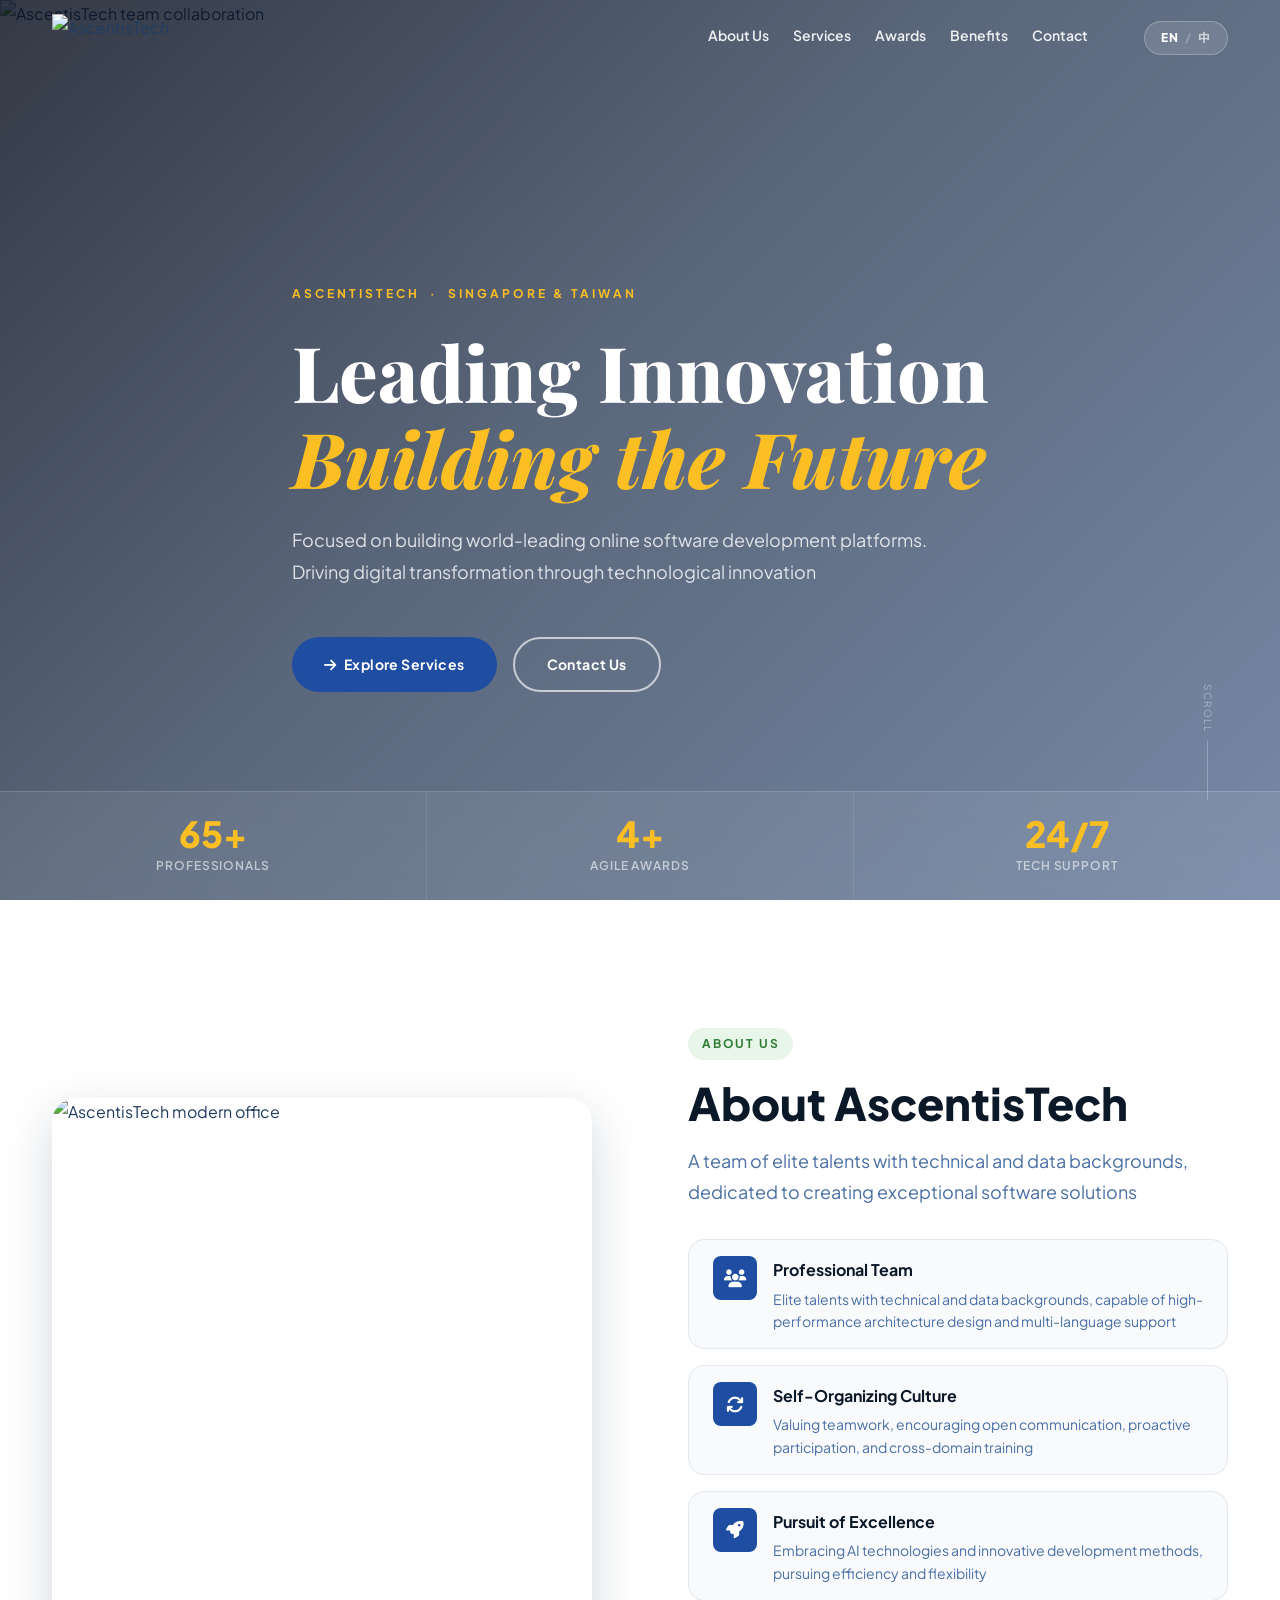
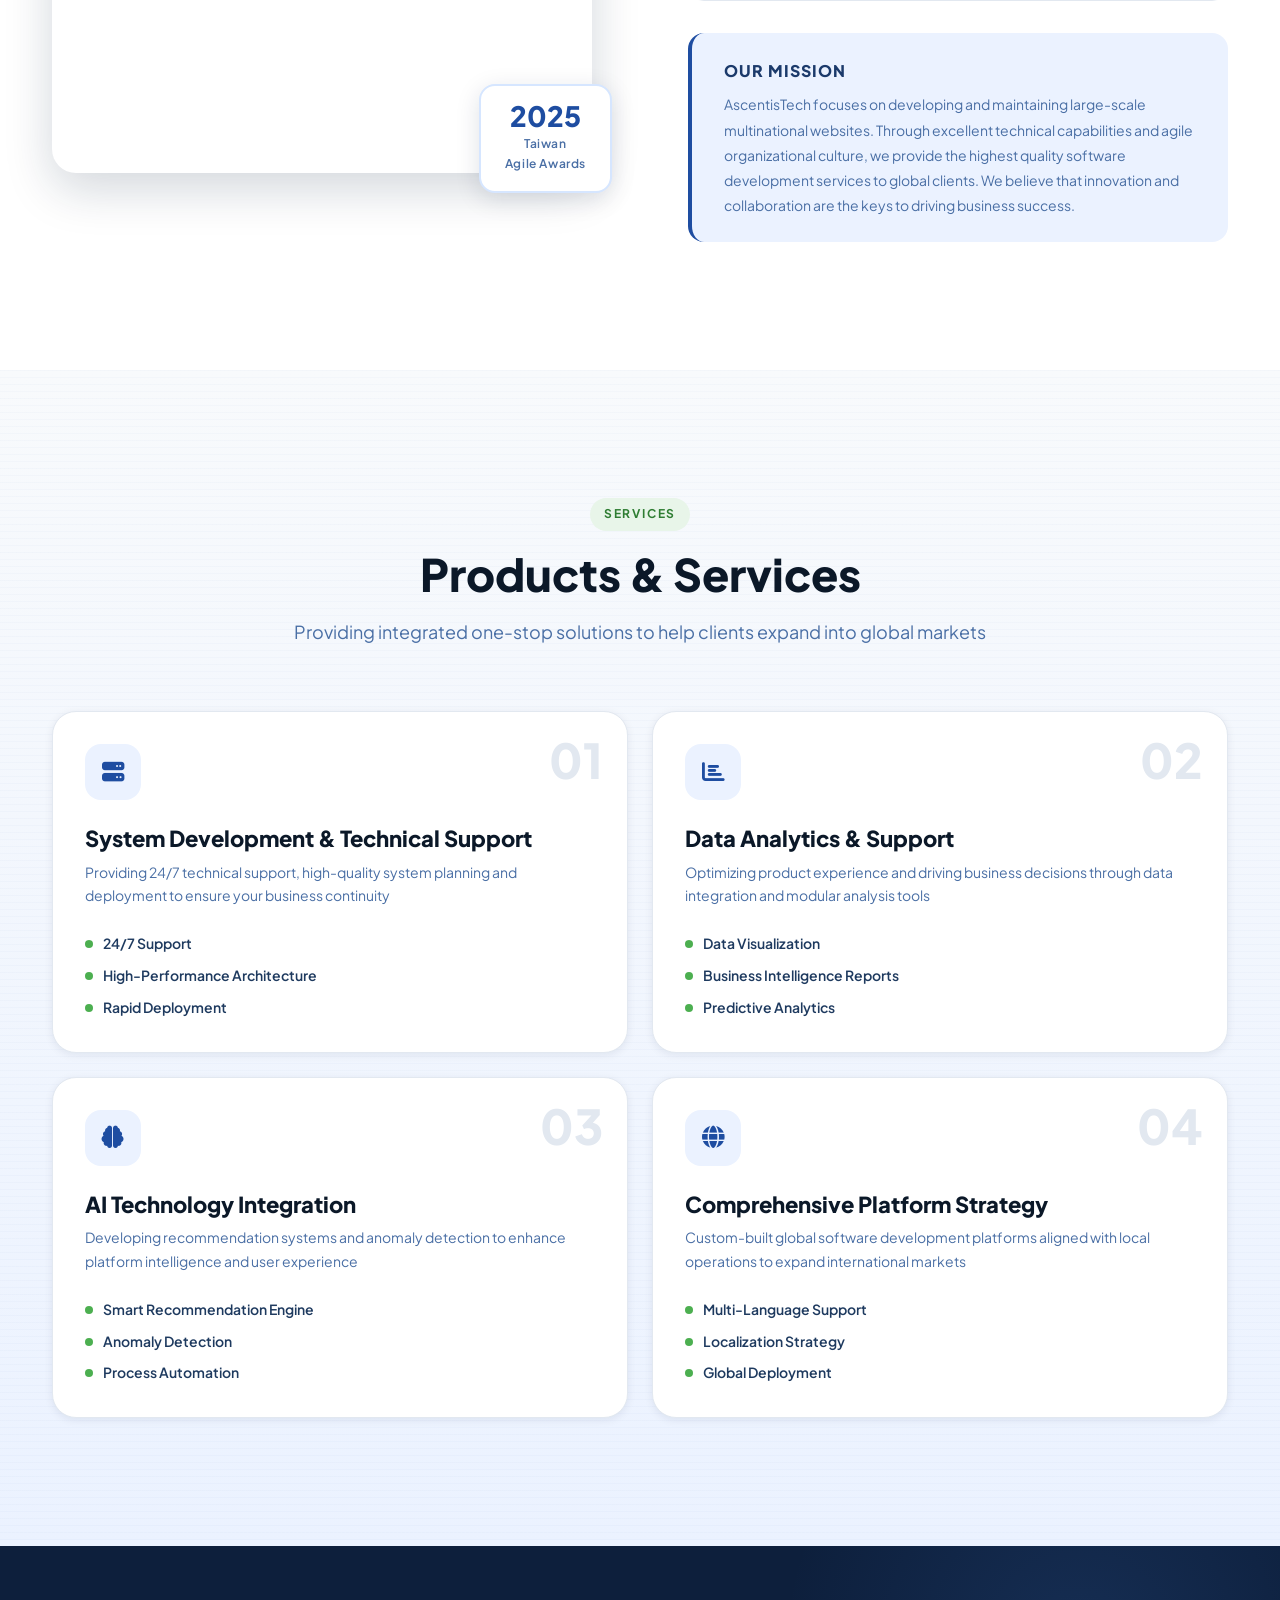
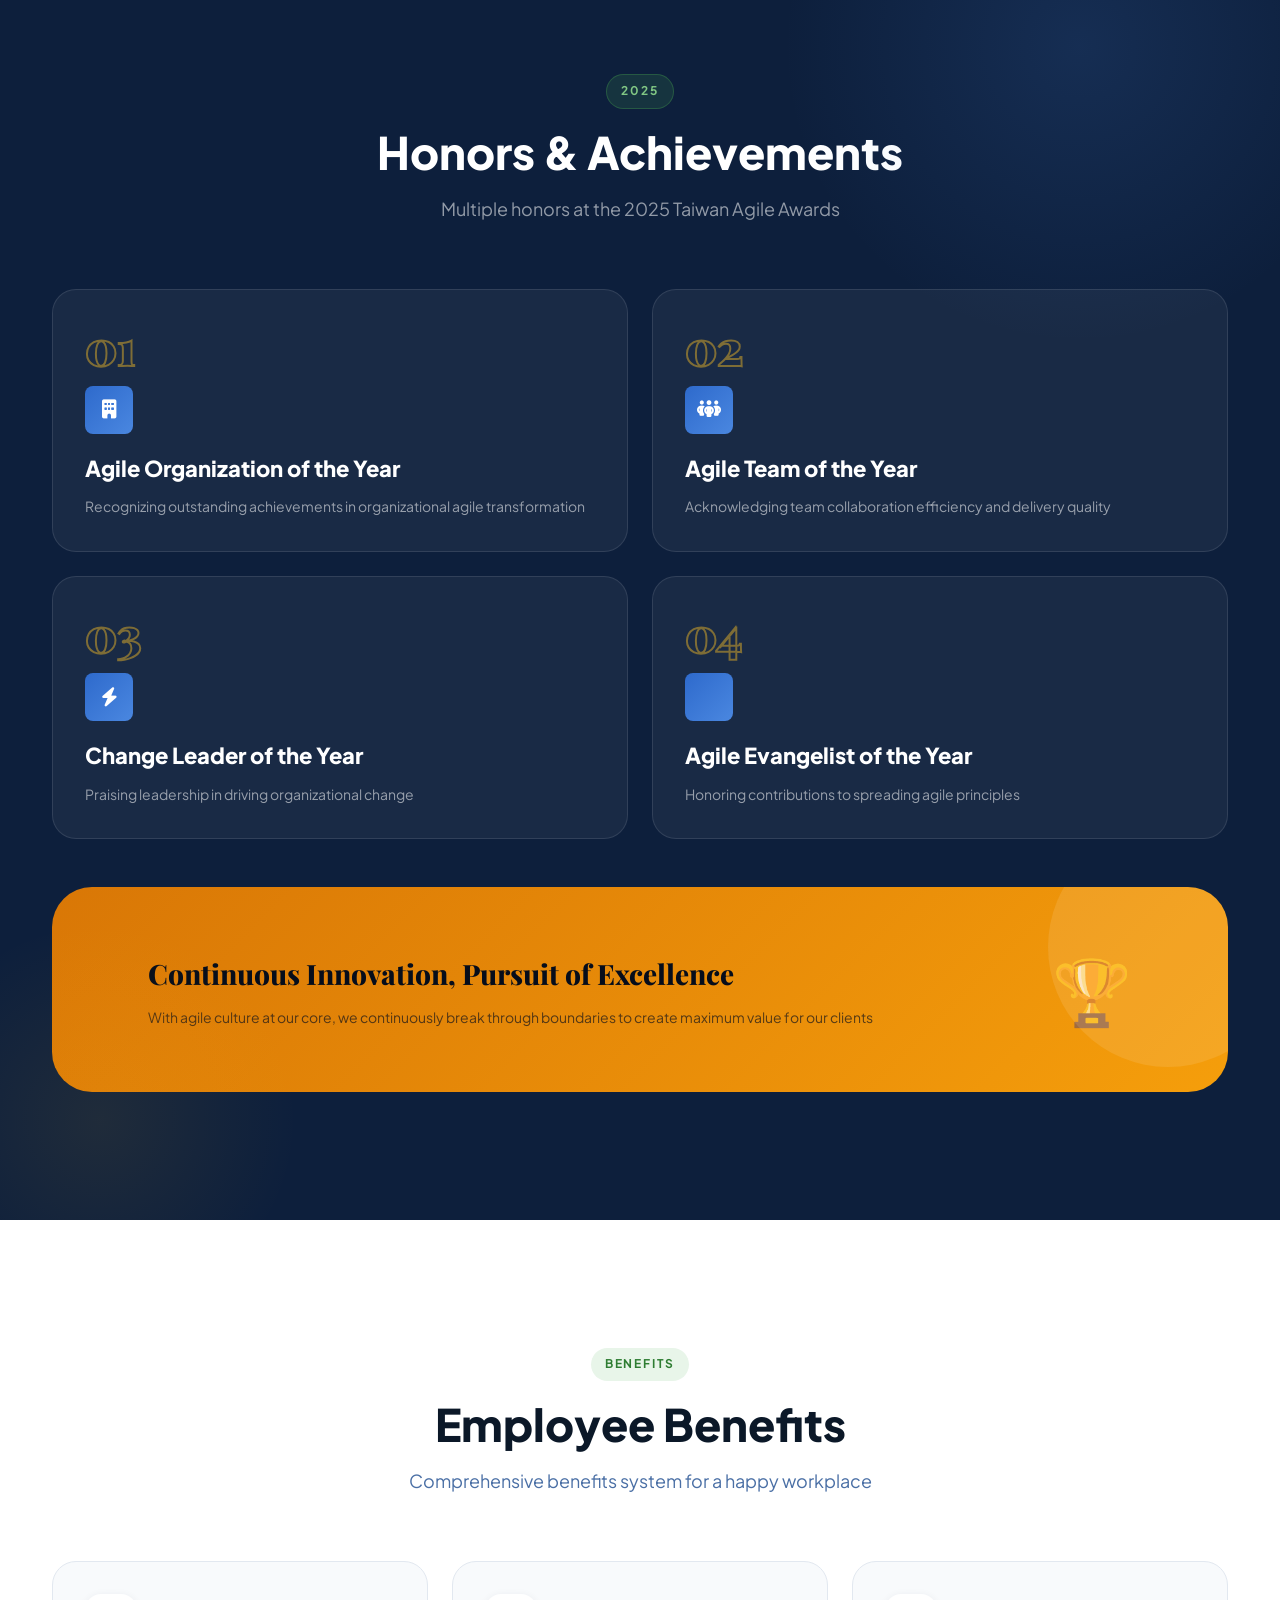
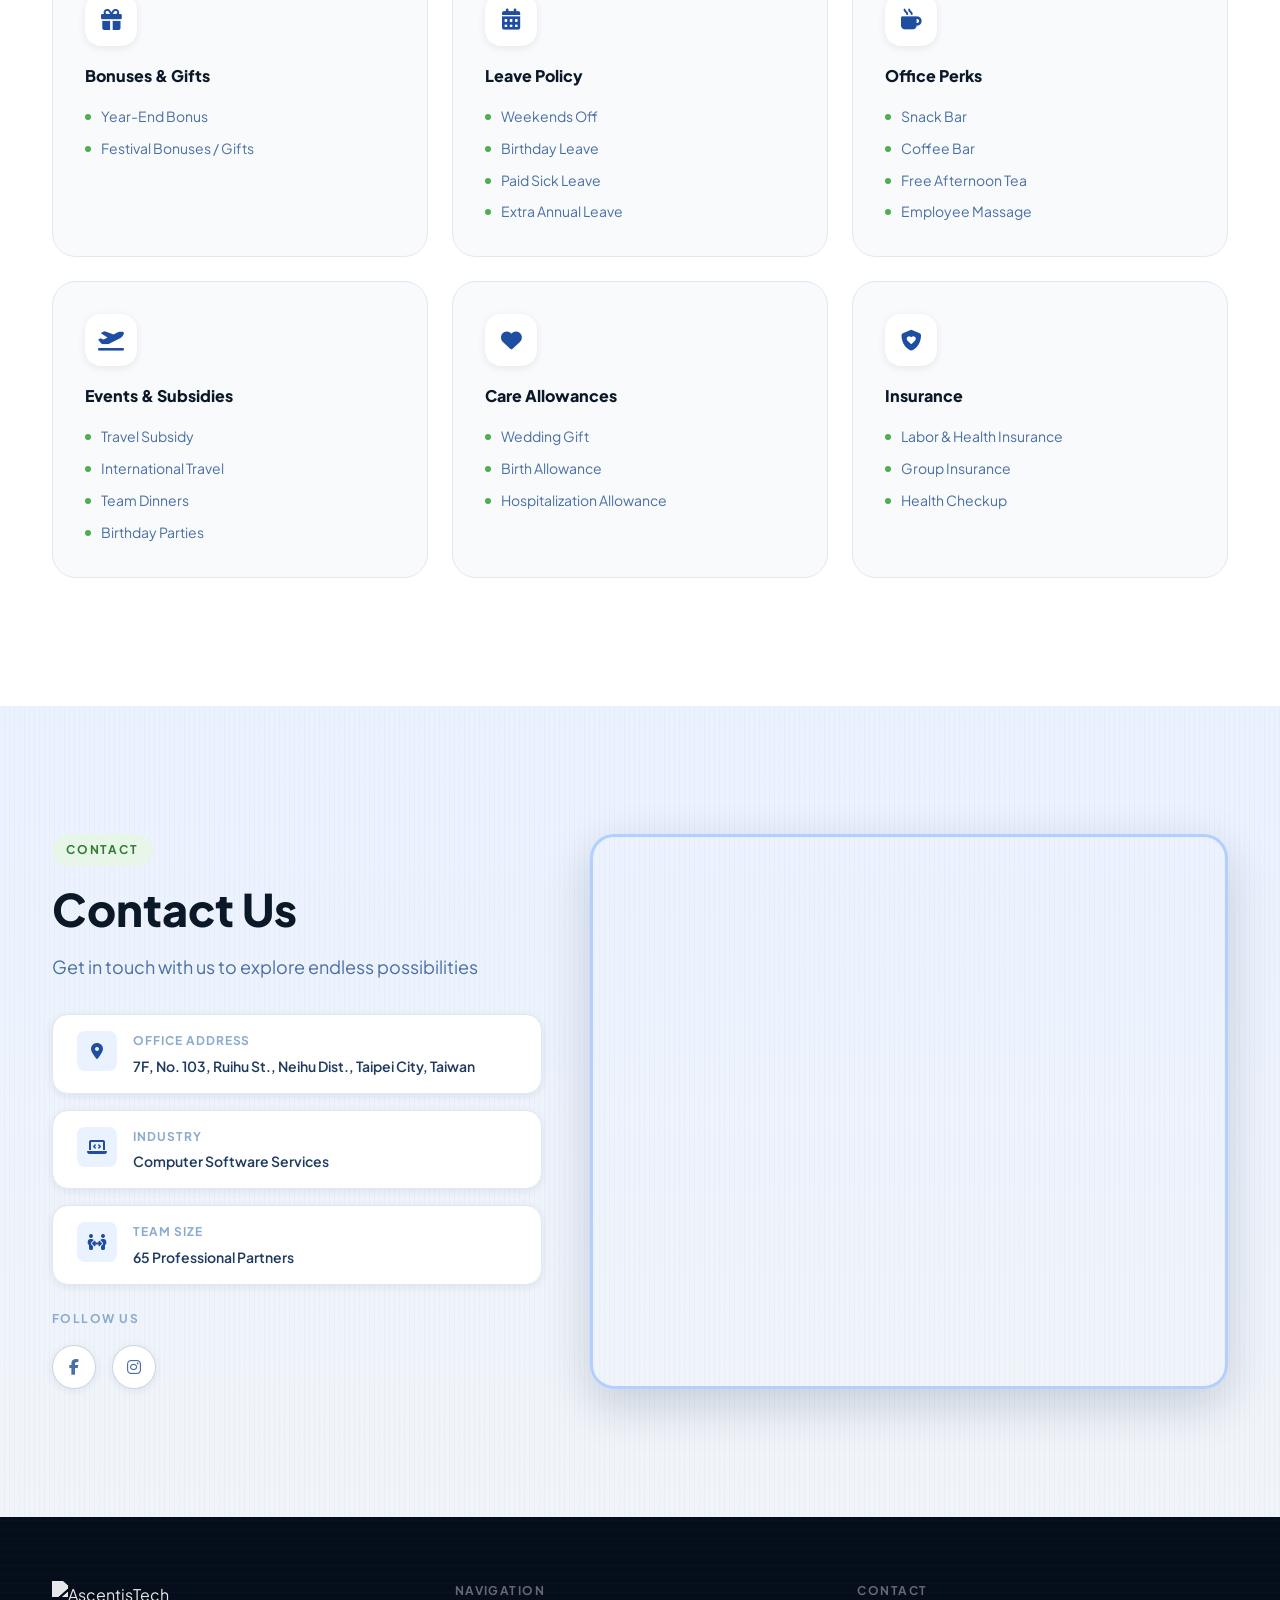
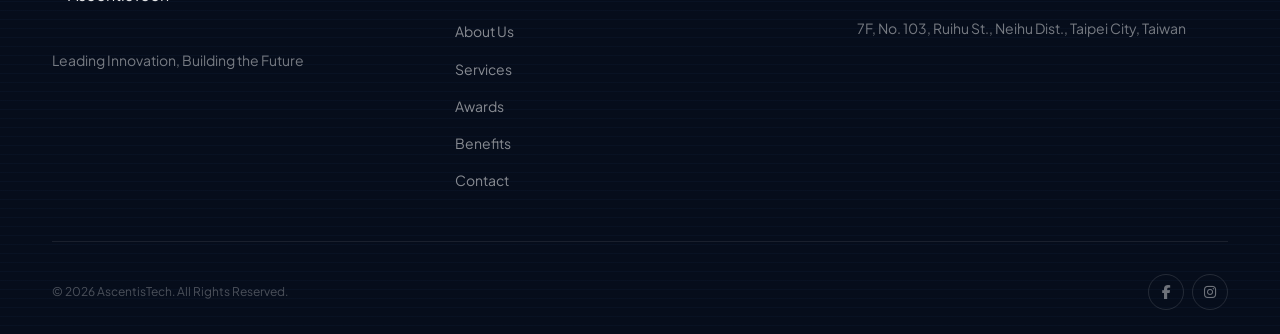
==== commit a6275141: "Redesign: blue-white theme, real logo & company photos - CSS: replace green/wood palette with blue-w" ====
--- a/index.html
+++ b/index.html
@@ -20,7 +20,13 @@
   <!-- Font Awesome -->
   <link rel="stylesheet" href="https://cdnjs.cloudflare.com/ajax/libs/font-awesome/6.5.1/css/all.min.css" />
 
-  <link rel="stylesheet" href="styles.css" />
+  <!-- CSS — 各區段獨立檔案，方便維護 -->
+  <link rel="stylesheet" href="css/base.css" />
+  <link rel="stylesheet" href="css/navbar.css" />
+  <link rel="stylesheet" href="css/hero.css" />
+  <link rel="stylesheet" href="css/sections.css" />
+  <link rel="stylesheet" href="css/footer.css" />
+  <link rel="stylesheet" href="css/responsive.css" />
 </head>
 <body>
 
@@ -30,8 +36,13 @@
   <nav id="navbar" class="navbar">
     <div class="nav-inner">
       <a href="#" class="nav-logo">
-        <div class="logo-mark">A</div>
-        <span class="logo-text">AscentisTech</span>
+        <!-- Logo 來源由 images.js 的 logo 設定 -->
+        <img
+          data-img="logo"
+          src="https://static.104.com.tw/b_profile/cust_picture/6327/130000000256327/logo.png?v=20260304161209"
+          alt="AscentisTech"
+          class="logo-img"
+        />
       </a>
 
       <div class="nav-links">
@@ -70,7 +81,9 @@
        ========================================= -->
   <section id="hero" class="hero">
     <div class="hero-bg">
+      <!-- 換圖片：修改 images.js 裡的 hero 路徑 -->
       <img
+        data-img="hero"
         src="https://images.unsplash.com/photo-1522071820081-009f0129c71c?auto=format&fit=crop&w=1920&q=85"
         alt="AscentisTech team collaboration"
       />
@@ -128,7 +141,9 @@
       <div class="about-img-wrap fade-left">
         <div class="about-deco"></div>
         <div class="about-img-frame">
+          <!-- 換圖片：修改 images.js 裡的 about 路徑 -->
           <img
+            data-img="about"
             src="https://images.unsplash.com/photo-1497366216548-37526070297c?auto=format&fit=crop&w=800&q=80"
             alt="AscentisTech modern office"
           />
@@ -472,10 +487,12 @@
 
         <!-- Brand -->
         <div class="footer-brand">
-          <div class="nav-logo">
-            <div class="logo-mark">A</div>
-            <span class="logo-text">AscentisTech</span>
-          </div>
+          <img
+            data-img="logo"
+            src="https://static.104.com.tw/b_profile/cust_picture/6327/130000000256327/logo.png?v=20260304161209"
+            alt="AscentisTech"
+            class="footer-logo-img"
+          />
           <p class="footer-brand-desc" data-i18n="footer.slogan">Leading Innovation, Building the Future</p>
         </div>
 
@@ -518,6 +535,8 @@
     <i class="fa-solid fa-chevron-up"></i>
   </button>
 
+  <!-- images.js 必須在 script.js 之前載入 -->
+  <script src="images.js"></script>
   <script src="i18n.js"></script>
   <script src="script.js"></script>
 </body>
--- a/css/base.css
+++ b/css/base.css
@@ -0,0 +1,217 @@
+/* =============================================
+   base.css — CSS Variables · Reset · Typography
+   Buttons · Animations · Container
+   Theme: Blue & White · Grass Green · Yellow
+   ============================================= */
+
+:root {
+  /* ── Blue Palette ──────────────────────────── */
+  --blue-900:  #060D1B;
+  --blue-800:  #0D1F3C;
+  --blue-700:  #1B3A6B;
+  --blue-600:  #1E4DA1;   /* primary brand blue */
+  --blue-500:  #2E6ACC;
+  --blue-400:  #4A87E0;
+  --blue-300:  #7AADF0;
+  --blue-200:  #B3CFFE;
+  --blue-100:  #D6E6FF;
+  --blue-50:   #EBF2FF;
+
+  /* ── Grass Green (accent text / tags) ─────── */
+  --green-600: #1B5E20;
+  --green-500: #2E7D32;
+  --green-400: #388E3C;
+  --green-300: #4CAF50;   /* primary green */
+  --green-200: #81C784;
+  --green-100: #C8E6C9;
+  --green-50:  #E8F5E9;
+
+  /* ── Yellow (highlight / stats) ───────────── */
+  --yellow-500: #D97706;
+  --yellow-400: #F59E0B;
+  --yellow-300: #FBBF24;
+  --yellow-200: #FDE68A;
+  --yellow-100: #FEF3C7;
+  --yellow-50:  #FFFBEB;
+
+  /* ── Neutral / White ───────────────────────── */
+  --white:      #FFFFFF;
+  --gray-50:    #F8FAFC;
+  --gray-100:   #F1F5F9;
+  --gray-200:   #E2E8F0;
+  --gray-300:   #CBD5E1;
+  --gray-400:   #94A3B8;
+
+  /* ── Text ──────────────────────────────────── */
+  --text-900:   #0B1828;
+  --text-700:   #1E3A5F;
+  --text-500:   #4A6FA5;
+  --text-300:   #8AAAD0;
+  --text-100:   #C0D3E8;
+
+  /* ── Semantic ──────────────────────────────── */
+  --primary:      var(--blue-600);
+  --primary-dark: var(--blue-700);
+  --accent:       var(--yellow-400);
+  --bg:           var(--white);
+  --bg-alt:       var(--blue-50);
+  --bg-deep:      var(--blue-700);
+
+  /* ── Spacing ───────────────────────────────── */
+  --s1: 0.5rem;
+  --s2: 1rem;
+  --s3: 1.5rem;
+  --s4: 2rem;
+  --s5: 3rem;
+  --s6: 4rem;
+  --s7: 6rem;
+  --s8: 8rem;
+
+  /* ── Typography scale ──────────────────────── */
+  --fs-xs:   0.75rem;
+  --fs-sm:   0.875rem;
+  --fs-base: 1rem;
+  --fs-lg:   1.125rem;
+  --fs-xl:   1.375rem;
+  --fs-2xl:  1.75rem;
+  --fs-3xl:  2.25rem;
+  --fs-4xl:  3rem;
+  --fs-5xl:  4rem;
+  --fs-6xl:  5.5rem;
+
+  /* ── Radii ──────────────────────────────────── */
+  --r-sm:   8px;
+  --r-md:   16px;
+  --r-lg:   24px;
+  --r-xl:   40px;
+  --r-full: 9999px;
+
+  /* ── Shadows ─────────────────────────────────── */
+  --shadow-sm: 0 2px 8px rgba(13, 31, 60, 0.08);
+  --shadow-md: 0 6px 24px rgba(13, 31, 60, 0.13);
+  --shadow-lg: 0 16px 48px rgba(13, 31, 60, 0.18);
+
+  /* ── Transitions ──────────────────────────────── */
+  --ease:      0.3s ease;
+  --ease-slow: 0.6s ease;
+
+  /* ── Layout ────────────────────────────────────── */
+  --max-w: 1240px;
+  --nav-h: 76px;
+}
+
+/* ── Reset ─────────────────────────────────── */
+*, *::before, *::after { box-sizing: border-box; margin: 0; padding: 0; }
+html { scroll-behavior: smooth; font-size: 16px; }
+body {
+  font-family: 'Plus Jakarta Sans', 'Noto Sans TC', sans-serif;
+  color: var(--text-700);
+  background: var(--white);
+  line-height: 1.7;
+  overflow-x: hidden;
+}
+img { display: block; max-width: 100%; height: auto; }
+a { text-decoration: none; color: inherit; }
+ul { list-style: none; }
+button { cursor: pointer; border: none; background: none; font: inherit; }
+
+body.menu-open { overflow: hidden; }
+
+/* ── Typography helpers ─────────────────────── */
+.section-tag {
+  display: inline-block;
+  font-size: var(--fs-xs);
+  font-weight: 700;
+  letter-spacing: 0.15em;
+  text-transform: uppercase;
+  color: var(--green-500);
+  background: var(--green-50);
+  padding: 6px 14px;
+  border-radius: var(--r-full);
+  margin-bottom: var(--s2);
+}
+
+.section-title {
+  font-size: clamp(var(--fs-2xl), 3.5vw, var(--fs-4xl));
+  font-weight: 800;
+  line-height: 1.2;
+  color: var(--text-900);
+  margin-bottom: var(--s2);
+}
+
+.section-desc {
+  font-size: var(--fs-lg);
+  color: var(--text-500);
+  max-width: 56ch;
+}
+
+/* ── Container ──────────────────────────────── */
+.container {
+  width: 100%;
+  max-width: var(--max-w);
+  margin: 0 auto;
+  padding: 0 var(--s4);
+}
+
+/* ── Buttons ────────────────────────────────── */
+.btn {
+  display: inline-flex;
+  align-items: center;
+  gap: var(--s1);
+  font-weight: 700;
+  font-size: var(--fs-sm);
+  letter-spacing: 0.03em;
+  padding: 14px 32px;
+  border-radius: var(--r-full);
+  transition: var(--ease);
+  white-space: nowrap;
+}
+.btn-primary {
+  background: var(--blue-600);
+  color: var(--white);
+}
+.btn-primary:hover {
+  background: var(--blue-700);
+  transform: translateY(-2px);
+  box-shadow: 0 8px 24px rgba(30, 77, 161, 0.4);
+}
+.btn-outline {
+  border: 2px solid rgba(255,255,255,0.65);
+  color: var(--white);
+}
+.btn-outline:hover {
+  background: rgba(255,255,255,0.15);
+  border-color: var(--white);
+  transform: translateY(-2px);
+}
+.btn-outline-dark {
+  border: 2px solid var(--blue-600);
+  color: var(--blue-600);
+}
+.btn-outline-dark:hover {
+  background: var(--blue-600);
+  color: var(--white);
+  transform: translateY(-2px);
+}
+
+/* ── Fade animations ─────────────────────────── */
+.fade-up, .fade-in, .fade-left, .fade-right {
+  opacity: 0;
+  transition: opacity 0.7s ease, transform 0.7s ease;
+}
+.fade-up    { transform: translateY(36px); }
+.fade-in    { transform: scale(0.97); }
+.fade-left  { transform: translateX(-36px); }
+.fade-right { transform: translateX(36px); }
+
+.fade-up.visible, .fade-in.visible, .fade-left.visible, .fade-right.visible {
+  opacity: 1;
+  transform: none;
+}
+
+.delay-1 { transition-delay: 0.1s !important; }
+.delay-2 { transition-delay: 0.2s !important; }
+.delay-3 { transition-delay: 0.3s !important; }
+.delay-4 { transition-delay: 0.4s !important; }
+.delay-5 { transition-delay: 0.55s !important; }
+.delay-6 { transition-delay: 0.7s !important; }
--- a/css/navbar.css
+++ b/css/navbar.css
@@ -0,0 +1,166 @@
+/* =============================================
+   navbar.css — Navbar · Mobile Menu
+   ============================================= */
+
+.navbar {
+  position: fixed;
+  top: 0; left: 0; right: 0;
+  z-index: 1000;
+  height: var(--nav-h);
+  display: flex;
+  align-items: center;
+  transition: background var(--ease), box-shadow var(--ease);
+}
+.navbar.scrolled {
+  background: rgba(255,255,255,0.97);
+  backdrop-filter: blur(12px);
+  box-shadow: var(--shadow-sm);
+}
+
+.nav-inner {
+  width: 100%;
+  max-width: var(--max-w);
+  margin: 0 auto;
+  padding: 0 var(--s4);
+  display: flex;
+  align-items: center;
+  gap: var(--s4);
+}
+
+/* ── Logo ─────────────────────────────────── */
+.nav-logo {
+  display: flex;
+  align-items: center;
+  gap: 10px;
+  text-decoration: none;
+  flex-shrink: 0;
+}
+.logo-img {
+  height: 48px;
+  width: auto;
+  object-fit: contain;
+  display: block;
+  /* 白底版 logo 在透明navbar上加一點亮度 */
+  filter: brightness(1.05);
+  transition: filter var(--ease);
+}
+.navbar.scrolled .logo-img {
+  filter: none;
+}
+
+/* ── Nav Links ────────────────────────────── */
+.nav-links {
+  display: flex;
+  align-items: center;
+  gap: var(--s3);
+  margin-left: auto;
+}
+.nav-links a {
+  font-size: var(--fs-sm);
+  font-weight: 600;
+  color: rgba(255,255,255,0.9);
+  transition: color var(--ease);
+  position: relative;
+  padding-bottom: 4px;
+}
+.nav-links a::after {
+  content: '';
+  position: absolute;
+  bottom: 0; left: 0;
+  width: 0; height: 2px;
+  background: var(--yellow-300);
+  transition: width var(--ease);
+  border-radius: 2px;
+}
+.nav-links a:hover, .nav-links a.active { color: var(--white); }
+.nav-links a:hover::after, .nav-links a.active::after { width: 100%; }
+
+.navbar.scrolled .nav-links a { color: var(--text-500); }
+.navbar.scrolled .nav-links a:hover,
+.navbar.scrolled .nav-links a.active { color: var(--blue-600); }
+.navbar.scrolled .nav-links a::after { background: var(--blue-600); }
+
+.nav-right {
+  display: flex;
+  align-items: center;
+  gap: var(--s2);
+  margin-left: var(--s3);
+}
+
+/* ── Language Toggle ──────────────────────── */
+.lang-toggle {
+  display: flex;
+  align-items: center;
+  gap: 6px;
+  font-size: var(--fs-xs);
+  font-weight: 700;
+  letter-spacing: 0.08em;
+  color: rgba(255,255,255,0.65);
+  background: rgba(255,255,255,0.12);
+  border: 1px solid rgba(255,255,255,0.25);
+  border-radius: var(--r-full);
+  padding: 6px 16px;
+  transition: var(--ease);
+}
+.lang-toggle:hover { background: rgba(255,255,255,0.22); }
+.lang-toggle .active {
+  color: var(--white);
+  font-weight: 800;
+}
+.lang-sep { opacity: 0.4; }
+
+.navbar.scrolled .lang-toggle {
+  color: var(--text-500);
+  background: var(--gray-100);
+  border-color: var(--gray-200);
+}
+.navbar.scrolled .lang-toggle .active { color: var(--blue-600); }
+
+/* ── Hamburger ────────────────────────────── */
+.hamburger {
+  display: none;
+  flex-direction: column;
+  gap: 5px;
+  width: 28px;
+  padding: 4px;
+}
+.hamburger span {
+  display: block;
+  height: 2px;
+  border-radius: 2px;
+  background: var(--white);
+  transition: var(--ease);
+}
+.navbar.scrolled .hamburger span { background: var(--text-700); }
+.hamburger.open span:nth-child(1) { transform: translateY(7px) rotate(45deg); }
+.hamburger.open span:nth-child(2) { opacity: 0; transform: scaleX(0); }
+.hamburger.open span:nth-child(3) { transform: translateY(-7px) rotate(-45deg); }
+
+/* ── Mobile Menu ──────────────────────────── */
+.mobile-menu {
+  position: fixed;
+  inset: 0;
+  background: var(--white);
+  z-index: 999;
+  display: flex;
+  flex-direction: column;
+  align-items: center;
+  justify-content: center;
+  gap: var(--s3);
+  opacity: 0;
+  pointer-events: none;
+  transform: translateY(-100%);
+  transition: opacity var(--ease-slow), transform var(--ease-slow);
+}
+.mobile-menu.open {
+  opacity: 1;
+  pointer-events: auto;
+  transform: none;
+}
+.mobile-menu a {
+  font-size: var(--fs-2xl);
+  font-weight: 800;
+  color: var(--text-700);
+  transition: color var(--ease);
+}
+.mobile-menu a:hover { color: var(--blue-600); }
--- a/css/hero.css
+++ b/css/hero.css
@@ -0,0 +1,171 @@
+/* =============================================
+   hero.css — Hero Section
+   ============================================= */
+
+.hero {
+  position: relative;
+  height: 100vh;
+  min-height: 600px;
+  display: flex;
+  flex-direction: column;
+  justify-content: center;
+  overflow: hidden;
+}
+
+/* ── 背景圖片（由 images.js 控制來源）─────── */
+.hero-bg {
+  position: absolute;
+  inset: 0;
+}
+.hero-bg img {
+  width: 100%; height: 100%;
+  object-fit: cover;
+  object-position: center 40%;
+}
+
+/* ── 藍色漸層遮罩 ─────────────────────────── */
+.hero-overlay {
+  position: absolute;
+  inset: 0;
+  background: linear-gradient(
+    135deg,
+    rgba(6, 13, 27, 0.82) 0%,
+    rgba(13, 31, 60, 0.68) 45%,
+    rgba(27, 58, 107, 0.60) 100%
+  );
+}
+
+/* subtle diagonal line texture */
+.hero-overlay::after {
+  content: '';
+  position: absolute;
+  inset: 0;
+  background-image: repeating-linear-gradient(
+    -45deg,
+    transparent,
+    transparent 8px,
+    rgba(74, 135, 224, 0.04) 8px,
+    rgba(74, 135, 224, 0.04) 9px
+  );
+}
+
+.hero-content {
+  position: relative;
+  z-index: 2;
+  max-width: var(--max-w);
+  margin: 0 auto;
+  padding: 0 var(--s4);
+  padding-top: var(--nav-h);
+}
+
+.hero-eyebrow {
+  font-size: var(--fs-xs);
+  font-weight: 700;
+  letter-spacing: 0.25em;
+  text-transform: uppercase;
+  color: var(--yellow-300);
+  margin-bottom: var(--s3);
+}
+
+.hero-title {
+  font-family: 'Playfair Display', 'Noto Serif TC', serif;
+  font-size: clamp(2.8rem, 6vw, var(--fs-6xl));
+  font-weight: 800;
+  line-height: 1.12;
+  color: var(--white);
+  margin-bottom: var(--s3);
+}
+/* yellow italic accent for "Building the Future" */
+.hero-title em {
+  font-style: italic;
+  color: var(--yellow-300);
+}
+
+.hero-subtitle {
+  font-size: clamp(var(--fs-base), 1.5vw, var(--fs-lg));
+  color: rgba(255,255,255,0.80);
+  max-width: 52ch;
+  margin-bottom: var(--s5);
+  line-height: 1.8;
+}
+
+.hero-btns {
+  display: flex;
+  flex-wrap: wrap;
+  gap: var(--s2);
+}
+
+/* ── Stats bar ────────────────────────────── */
+.hero-stats {
+  position: absolute;
+  bottom: 0; left: 0; right: 0;
+  z-index: 2;
+  display: flex;
+  background: rgba(255,255,255,0.08);
+  backdrop-filter: blur(16px);
+  border-top: 1px solid rgba(255,255,255,0.14);
+}
+.hero-stat {
+  flex: 1;
+  text-align: center;
+  padding: var(--s3) var(--s4);
+  border-right: 1px solid rgba(255,255,255,0.10);
+}
+.hero-stat:last-child { border-right: none; }
+
+/* yellow stat numbers */
+.stat-number {
+  font-size: var(--fs-3xl);
+  font-weight: 900;
+  color: var(--yellow-300);
+  line-height: 1;
+  margin-bottom: 4px;
+}
+.stat-label {
+  font-size: var(--fs-xs);
+  font-weight: 600;
+  letter-spacing: 0.08em;
+  color: rgba(255,255,255,0.60);
+  text-transform: uppercase;
+}
+
+/* ── Scroll indicator ─────────────────────── */
+.hero-scroll {
+  position: absolute;
+  bottom: 100px;
+  right: var(--s6);
+  z-index: 2;
+  display: flex;
+  flex-direction: column;
+  align-items: center;
+  gap: 8px;
+}
+.scroll-line {
+  width: 1px;
+  height: 60px;
+  background: rgba(255,255,255,0.25);
+  position: relative;
+  overflow: hidden;
+  border-radius: 1px;
+}
+.scroll-line::after {
+  content: '';
+  position: absolute;
+  top: -100%;
+  left: 0;
+  width: 100%;
+  height: 100%;
+  background: var(--blue-400);
+  animation: scrollDown 2s ease-in-out infinite;
+}
+@keyframes scrollDown {
+  0%   { top: -100%; }
+  100% { top: 200%; }
+}
+.scroll-text {
+  font-size: 10px;
+  letter-spacing: 0.15em;
+  text-transform: uppercase;
+  color: rgba(255,255,255,0.40);
+  writing-mode: vertical-lr;
+}
--- a/css/sections.css
+++ b/css/sections.css
@@ -0,0 +1,651 @@
+/* =============================================
+   sections.css — About · Services · Awards
+                   Benefits · Contact
+   ============================================= */
+
+
+/* ============================================
+   ABOUT
+   ============================================ */
+.about {
+  background: var(--white);
+  padding: var(--s8) 0;
+}
+
+.about-grid {
+  max-width: var(--max-w);
+  margin: 0 auto;
+  padding: 0 var(--s4);
+  display: grid;
+  grid-template-columns: 1fr 1fr;
+  gap: var(--s7);
+  align-items: center;
+}
+
+/* ── 左側圖片（由 images.js 控制來源）─────── */
+.about-img-wrap {
+  position: relative;
+}
+.about-img-frame {
+  position: relative;
+  border-radius: var(--r-lg);
+  overflow: hidden;
+  aspect-ratio: 4/5;
+  box-shadow: var(--shadow-lg);
+}
+.about-img-frame img {
+  width: 100%; height: 100%;
+  object-fit: cover;
+  transition: transform 0.8s ease;
+}
+.about-img-frame:hover img { transform: scale(1.04); }
+
+/* blue frame accent */
+.about-img-frame::before {
+  content: '';
+  position: absolute;
+  inset: -4px;
+  border-radius: calc(var(--r-lg) + 4px);
+  background: linear-gradient(135deg, var(--blue-600) 0%, var(--blue-300) 50%, var(--yellow-300) 100%);
+  z-index: -1;
+}
+
+.about-badge {
+  position: absolute;
+  bottom: -20px;
+  right: -20px;
+  background: var(--white);
+  border-radius: var(--r-md);
+  padding: var(--s2) var(--s3);
+  box-shadow: var(--shadow-md);
+  text-align: center;
+  border: 2px solid var(--blue-100);
+}
+.about-badge-year {
+  font-size: var(--fs-2xl);
+  font-weight: 900;
+  color: var(--blue-600);
+  line-height: 1;
+}
+.about-badge-label {
+  font-size: var(--fs-xs);
+  font-weight: 600;
+  color: var(--text-500);
+  letter-spacing: 0.05em;
+  margin-top: 4px;
+}
+
+.about-deco {
+  position: absolute;
+  top: -24px;
+  left: -24px;
+  width: 80px;
+  height: 80px;
+  border-radius: var(--r-md);
+  background: var(--blue-50);
+  border: 3px solid var(--blue-100);
+  z-index: -1;
+}
+
+/* Content side */
+.about-cards {
+  display: flex;
+  flex-direction: column;
+  gap: var(--s2);
+  margin: var(--s4) 0;
+}
+.about-card {
+  display: flex;
+  align-items: flex-start;
+  gap: var(--s2);
+  padding: var(--s2) var(--s3);
+  border-radius: var(--r-md);
+  background: var(--gray-50);
+  border: 1px solid var(--gray-200);
+  transition: var(--ease);
+}
+.about-card:hover {
+  background: var(--blue-50);
+  border-color: var(--blue-200);
+  transform: translateX(4px);
+}
+.about-card-icon {
+  width: 44px; height: 44px;
+  border-radius: var(--r-sm);
+  background: var(--blue-600);
+  color: var(--white);
+  display: flex; align-items: center; justify-content: center;
+  flex-shrink: 0;
+  font-size: 1.1rem;
+}
+.about-card h4 {
+  font-size: var(--fs-base);
+  font-weight: 700;
+  color: var(--text-900);
+  margin-bottom: 4px;
+}
+.about-card p {
+  font-size: var(--fs-sm);
+  color: var(--text-500);
+  line-height: 1.6;
+}
+
+.mission-box {
+  margin-top: var(--s4);
+  padding: var(--s3) var(--s4);
+  border-radius: var(--r-md);
+  background: var(--blue-50);
+  border-left: 4px solid var(--blue-600);
+}
+.mission-box h3 {
+  font-size: var(--fs-base);
+  font-weight: 800;
+  color: var(--blue-700);
+  letter-spacing: 0.06em;
+  text-transform: uppercase;
+  margin-bottom: var(--s1);
+}
+.mission-box p {
+  font-size: var(--fs-sm);
+  color: var(--text-500);
+  line-height: 1.8;
+}
+
+
+/* ============================================
+   SERVICES
+   ============================================ */
+.services {
+  background: var(--gray-50);
+  padding: var(--s8) 0;
+  background-image:
+    repeating-linear-gradient(
+      0deg,
+      transparent,
+      transparent 6px,
+      rgba(30, 77, 161, 0.025) 6px,
+      rgba(30, 77, 161, 0.025) 7px
+    ),
+    linear-gradient(180deg, var(--gray-50) 0%, var(--blue-50) 100%);
+}
+
+.services-header {
+  max-width: var(--max-w);
+  margin: 0 auto;
+  padding: 0 var(--s4);
+  text-align: center;
+  margin-bottom: var(--s6);
+}
+.services-header .section-desc { margin: 0 auto; }
+
+.services-grid {
+  max-width: var(--max-w);
+  margin: 0 auto;
+  padding: 0 var(--s4);
+  display: grid;
+  grid-template-columns: repeat(2, 1fr);
+  gap: var(--s3);
+}
+
+.service-card {
+  background: var(--white);
+  border-radius: var(--r-lg);
+  padding: var(--s4) var(--s4);
+  border: 1px solid var(--gray-200);
+  box-shadow: var(--shadow-sm);
+  transition: var(--ease);
+  position: relative;
+  overflow: hidden;
+}
+.service-card::before {
+  content: '';
+  position: absolute;
+  top: 0; left: 0; right: 0;
+  height: 3px;
+  background: linear-gradient(90deg, var(--blue-600), var(--yellow-400));
+  opacity: 0;
+  transition: opacity var(--ease);
+}
+.service-card:hover {
+  box-shadow: var(--shadow-lg);
+  transform: translateY(-4px);
+  border-color: var(--blue-200);
+}
+.service-card:hover::before { opacity: 1; }
+
+.service-icon {
+  width: 56px; height: 56px;
+  border-radius: var(--r-md);
+  background: var(--blue-50);
+  color: var(--blue-600);
+  display: flex; align-items: center; justify-content: center;
+  font-size: 1.4rem;
+  margin-bottom: var(--s3);
+  transition: var(--ease);
+}
+.service-card:hover .service-icon {
+  background: var(--blue-600);
+  color: var(--white);
+}
+
+.service-num {
+  position: absolute;
+  top: var(--s3);
+  right: var(--s3);
+  font-size: 3rem;
+  font-weight: 900;
+  color: var(--gray-200);
+  line-height: 1;
+  transition: color var(--ease);
+}
+.service-card:hover .service-num { color: var(--blue-100); }
+
+.service-card h3 {
+  font-size: var(--fs-xl);
+  font-weight: 800;
+  color: var(--text-900);
+  margin-bottom: var(--s1);
+  line-height: 1.3;
+}
+.service-card > p {
+  font-size: var(--fs-sm);
+  color: var(--text-500);
+  margin-bottom: var(--s3);
+  line-height: 1.7;
+}
+.service-features {
+  display: flex;
+  flex-direction: column;
+  gap: 8px;
+}
+.service-feature {
+  display: flex;
+  align-items: center;
+  gap: 10px;
+  font-size: var(--fs-sm);
+  font-weight: 600;
+  color: var(--text-700);
+}
+/* grass green bullets */
+.service-feature::before {
+  content: '';
+  width: 8px; height: 8px;
+  border-radius: 50%;
+  background: var(--green-300);
+  flex-shrink: 0;
+}
+
+
+/* ============================================
+   AWARDS
+   ============================================ */
+.awards {
+  background: var(--blue-800);
+  padding: var(--s8) 0;
+  position: relative;
+  overflow: hidden;
+}
+
+/* Decorative circles */
+.awards::before, .awards::after {
+  content: '';
+  position: absolute;
+  border-radius: 50%;
+  background: radial-gradient(circle, rgba(74, 135, 224, 0.14) 0%, transparent 70%);
+}
+.awards::before {
+  width: 600px; height: 600px;
+  top: -200px; right: -100px;
+}
+.awards::after {
+  width: 400px; height: 400px;
+  bottom: -100px; left: -100px;
+  background: radial-gradient(circle, rgba(251, 191, 36, 0.08) 0%, transparent 70%);
+}
+
+.awards-header {
+  max-width: var(--max-w);
+  margin: 0 auto;
+  padding: 0 var(--s4);
+  text-align: center;
+  margin-bottom: var(--s6);
+}
+.awards-header .section-title { color: var(--white); }
+.awards-header .section-desc  { color: rgba(255,255,255,0.55); margin: 0 auto; }
+/* override section-tag in dark bg */
+.awards-header .section-tag {
+  background: rgba(76, 175, 80, 0.15);
+  color: var(--green-200);
+  border: 1px solid rgba(76, 175, 80, 0.3);
+}
+
+.awards-grid {
+  max-width: var(--max-w);
+  margin: 0 auto;
+  padding: 0 var(--s4);
+  display: grid;
+  grid-template-columns: repeat(2, 1fr);
+  gap: var(--s3);
+  margin-bottom: var(--s5);
+}
+
+.award-card {
+  position: relative;
+  background: rgba(255,255,255,0.05);
+  border: 1px solid rgba(255,255,255,0.10);
+  border-radius: var(--r-lg);
+  padding: var(--s4);
+  transition: var(--ease);
+  overflow: hidden;
+}
+.award-card::before {
+  content: '';
+  position: absolute;
+  inset: 0;
+  border-radius: var(--r-lg);
+  background: linear-gradient(135deg, rgba(30, 77, 161, 0.12) 0%, transparent 60%);
+  opacity: 0;
+  transition: opacity var(--ease);
+}
+.award-card:hover {
+  background: rgba(255,255,255,0.08);
+  border-color: rgba(74, 135, 224, 0.40);
+  transform: translateY(-4px);
+}
+.award-card:hover::before { opacity: 1; }
+
+/* yellow outline number */
+.award-num {
+  font-size: var(--fs-4xl);
+  font-weight: 900;
+  color: transparent;
+  -webkit-text-stroke: 2px rgba(251, 191, 36, 0.45);
+  line-height: 1;
+  margin-bottom: var(--s2);
+  font-family: 'Playfair Display', serif;
+}
+
+.award-icon {
+  width: 48px; height: 48px;
+  border-radius: var(--r-sm);
+  background: linear-gradient(135deg, var(--blue-500) 0%, var(--blue-400) 100%);
+  color: var(--white);
+  display: flex; align-items: center; justify-content: center;
+  font-size: 1.2rem;
+  margin-bottom: var(--s2);
+}
+
+.award-card h3 {
+  font-size: var(--fs-xl);
+  font-weight: 800;
+  color: var(--white);
+  margin-bottom: var(--s1);
+}
+.award-card p {
+  font-size: var(--fs-sm);
+  color: rgba(255,255,255,0.55);
+  line-height: 1.7;
+}
+
+/* Awards banner */
+.awards-banner {
+  max-width: var(--max-w);
+  margin: 0 auto;
+  padding: 0 var(--s4);
+}
+.awards-banner-inner {
+  background: linear-gradient(135deg, var(--yellow-500) 0%, var(--yellow-400) 100%);
+  border-radius: var(--r-xl);
+  padding: var(--s5) var(--s7);
+  display: flex;
+  align-items: center;
+  gap: var(--s5);
+  overflow: hidden;
+  position: relative;
+}
+.awards-banner-inner::after {
+  content: '';
+  position: absolute;
+  right: -60px; top: -60px;
+  width: 240px; height: 240px;
+  border-radius: 50%;
+  background: rgba(255,255,255,0.10);
+}
+.banner-text { flex: 1; }
+.banner-text h3 {
+  font-family: 'Playfair Display', serif;
+  font-size: var(--fs-2xl);
+  font-weight: 800;
+  color: var(--blue-900);
+  margin-bottom: var(--s1);
+}
+.banner-text p {
+  font-size: var(--fs-sm);
+  color: rgba(6, 13, 27, 0.65);
+  line-height: 1.7;
+}
+.banner-icon {
+  font-size: 4rem;
+  flex-shrink: 0;
+  opacity: 0.75;
+}
+
+
+/* ============================================
+   BENEFITS
+   ============================================ */
+.benefits {
+  background: var(--white);
+  padding: var(--s8) 0;
+}
+
+.benefits-header {
+  max-width: var(--max-w);
+  margin: 0 auto;
+  padding: 0 var(--s4);
+  text-align: center;
+  margin-bottom: var(--s6);
+}
+.benefits-header .section-desc { margin: 0 auto; }
+
+.benefits-grid {
+  max-width: var(--max-w);
+  margin: 0 auto;
+  padding: 0 var(--s4);
+  display: grid;
+  grid-template-columns: repeat(3, 1fr);
+  gap: var(--s3);
+}
+
+.benefit-card {
+  background: var(--gray-50);
+  border: 1px solid var(--gray-200);
+  border-radius: var(--r-lg);
+  padding: var(--s4);
+  transition: var(--ease);
+  position: relative;
+  overflow: hidden;
+}
+.benefit-card::after {
+  content: '';
+  position: absolute;
+  bottom: 0; left: 0; right: 0;
+  height: 3px;
+  background: linear-gradient(90deg, var(--blue-500), var(--blue-300));
+  transform: scaleX(0);
+  transform-origin: left;
+  transition: transform var(--ease);
+}
+.benefit-card:hover {
+  background: var(--blue-50);
+  border-color: var(--blue-200);
+  transform: translateY(-4px);
+  box-shadow: var(--shadow-md);
+}
+.benefit-card:hover::after { transform: scaleX(1); }
+
+.benefit-icon {
+  width: 52px; height: 52px;
+  border-radius: var(--r-md);
+  background: var(--white);
+  box-shadow: var(--shadow-sm);
+  color: var(--blue-600);
+  display: flex; align-items: center; justify-content: center;
+  font-size: 1.3rem;
+  margin-bottom: var(--s2);
+  transition: var(--ease);
+}
+.benefit-card:hover .benefit-icon {
+  background: var(--blue-600);
+  color: var(--white);
+  box-shadow: 0 4px 16px rgba(30, 77, 161, 0.35);
+}
+
+.benefit-card h3 {
+  font-size: var(--fs-base);
+  font-weight: 800;
+  color: var(--text-900);
+  margin-bottom: var(--s2);
+}
+.benefit-items {
+  display: flex;
+  flex-direction: column;
+  gap: 8px;
+}
+.benefit-item {
+  display: flex;
+  align-items: center;
+  gap: 10px;
+  font-size: var(--fs-sm);
+  color: var(--text-500);
+}
+/* grass green bullets */
+.benefit-item::before {
+  content: '';
+  width: 6px; height: 6px;
+  border-radius: 50%;
+  background: var(--green-300);
+  flex-shrink: 0;
+}
+
+
+/* ============================================
+   CONTACT
+   ============================================ */
+.contact {
+  background: var(--blue-50);
+  padding: var(--s8) 0;
+  background-image:
+    repeating-linear-gradient(
+      90deg,
+      transparent,
+      transparent 4px,
+      rgba(30, 77, 161, 0.03) 4px,
+      rgba(30, 77, 161, 0.03) 5px
+    ),
+    linear-gradient(180deg, var(--blue-50) 0%, var(--gray-100) 100%);
+}
+
+.contact-grid {
+  max-width: var(--max-w);
+  margin: 0 auto;
+  padding: 0 var(--s4);
+  display: grid;
+  grid-template-columns: 1fr 1.3fr;
+  gap: var(--s5);
+  align-items: start;
+}
+
+.contact-info-header {
+  margin-bottom: var(--s4);
+}
+.contact-info-header .section-desc { max-width: 44ch; }
+
+.contact-cards {
+  display: flex;
+  flex-direction: column;
+  gap: var(--s2);
+}
+.contact-card {
+  display: flex;
+  align-items: flex-start;
+  gap: var(--s2);
+  padding: var(--s2) var(--s3);
+  background: var(--white);
+  border: 1px solid var(--gray-200);
+  border-radius: var(--r-md);
+  box-shadow: var(--shadow-sm);
+}
+.contact-card-icon {
+  width: 40px; height: 40px;
+  border-radius: var(--r-sm);
+  background: var(--blue-50);
+  color: var(--blue-600);
+  display: flex; align-items: center; justify-content: center;
+  font-size: 1rem;
+  flex-shrink: 0;
+}
+.contact-card-label {
+  font-size: var(--fs-xs);
+  font-weight: 700;
+  letter-spacing: 0.08em;
+  text-transform: uppercase;
+  color: var(--text-300);
+  margin-bottom: 4px;
+}
+.contact-card-value {
+  font-size: var(--fs-sm);
+  color: var(--text-700);
+  font-weight: 600;
+  line-height: 1.5;
+}
+
+.contact-social {
+  margin-top: var(--s3);
+}
+.contact-social-title {
+  font-size: var(--fs-xs);
+  font-weight: 700;
+  letter-spacing: 0.12em;
+  text-transform: uppercase;
+  color: var(--text-300);
+  margin-bottom: var(--s2);
+}
+.social-links {
+  display: flex;
+  gap: var(--s2);
+}
+.social-link {
+  width: 44px; height: 44px;
+  border-radius: var(--r-full);
+  background: var(--white);
+  border: 1.5px solid var(--gray-300);
+  color: var(--text-500);
+  display: flex; align-items: center; justify-content: center;
+  font-size: 1rem;
+  transition: var(--ease);
+  box-shadow: var(--shadow-sm);
+}
+.social-link:hover {
+  background: var(--blue-600);
+  border-color: var(--blue-600);
+  color: var(--white);
+  transform: translateY(-3px);
+  box-shadow: 0 6px 20px rgba(30, 77, 161, 0.35);
+}
+
+/* Map */
+.contact-map-wrap {
+  border-radius: var(--r-lg);
+  overflow: hidden;
+  box-shadow: var(--shadow-lg);
+  height: 100%;
+  min-height: 420px;
+  border: 3px solid var(--blue-200);
+}
+.contact-map-wrap iframe {
+  width: 100%; height: 100%;
+  border: none;
+  display: block;
+  min-height: 420px;
+}
--- a/css/footer.css
+++ b/css/footer.css
@@ -0,0 +1,133 @@
+/* =============================================
+   footer.css — Footer · Scroll-to-Top Button
+   ============================================= */
+
+.footer {
+  background: var(--blue-900);
+  padding: var(--s6) 0 var(--s3);
+  background-image:
+    repeating-linear-gradient(
+      0deg,
+      transparent,
+      transparent 8px,
+      rgba(74, 135, 224, 0.04) 8px,
+      rgba(74, 135, 224, 0.04) 9px
+    );
+}
+
+.footer-inner {
+  max-width: var(--max-w);
+  margin: 0 auto;
+  padding: 0 var(--s4);
+}
+
+.footer-top {
+  display: grid;
+  grid-template-columns: 1fr 1fr 1fr;
+  gap: var(--s4);
+  padding-bottom: var(--s5);
+  border-bottom: 1px solid rgba(255,255,255,0.08);
+  margin-bottom: var(--s4);
+}
+
+/* Footer Logo */
+.footer-logo-img {
+  height: 52px;
+  width: auto;
+  object-fit: contain;
+  display: block;
+  /* lighten logo on dark bg */
+  filter: brightness(0) invert(1) opacity(0.9);
+}
+
+.footer-brand-desc {
+  font-size: var(--fs-sm);
+  color: rgba(255,255,255,0.45);
+  margin-top: var(--s2);
+  line-height: 1.7;
+  max-width: 28ch;
+}
+
+.footer-nav h4, .footer-contact-col h4 {
+  font-size: var(--fs-xs);
+  font-weight: 700;
+  letter-spacing: 0.12em;
+  text-transform: uppercase;
+  color: rgba(255,255,255,0.38);
+  margin-bottom: var(--s2);
+}
+.footer-nav ul {
+  display: flex;
+  flex-direction: column;
+  gap: 10px;
+}
+.footer-nav a {
+  font-size: var(--fs-sm);
+  color: rgba(255,255,255,0.52);
+  transition: color var(--ease);
+}
+.footer-nav a:hover { color: var(--blue-300); }
+
+.footer-contact-col p {
+  font-size: var(--fs-sm);
+  color: rgba(255,255,255,0.45);
+  line-height: 1.7;
+}
+
+.footer-bottom {
+  display: flex;
+  align-items: center;
+  justify-content: space-between;
+  flex-wrap: wrap;
+  gap: var(--s2);
+}
+.footer-copy {
+  font-size: var(--fs-xs);
+  color: rgba(255,255,255,0.28);
+}
+.footer-social {
+  display: flex;
+  gap: var(--s1);
+}
+.footer-social a {
+  width: 36px; height: 36px;
+  border-radius: var(--r-full);
+  border: 1px solid rgba(255,255,255,0.12);
+  color: rgba(255,255,255,0.42);
+  display: flex; align-items: center; justify-content: center;
+  font-size: var(--fs-sm);
+  transition: var(--ease);
+}
+.footer-social a:hover {
+  border-color: var(--blue-400);
+  color: var(--blue-300);
+  background: rgba(74, 135, 224, 0.14);
+}
+
+/* ── Scroll-to-Top Button ───────────────────── */
+#scrollTop {
+  position: fixed;
+  bottom: var(--s4);
+  right: var(--s4);
+  width: 44px; height: 44px;
+  border-radius: var(--r-full);
+  background: var(--blue-600);
+  color: var(--white);
+  display: flex; align-items: center; justify-content: center;
+  font-size: 1rem;
+  box-shadow: var(--shadow-md);
+  opacity: 0;
+  transform: translateY(12px);
+  pointer-events: none;
+  transition: opacity var(--ease), transform var(--ease);
+  z-index: 900;
+}
+#scrollTop.visible {
+  opacity: 1;
+  transform: none;
+  pointer-events: auto;
+}
+#scrollTop:hover {
+  background: var(--blue-700);
+  transform: translateY(-2px);
+}
--- a/css/responsive.css
+++ b/css/responsive.css
@@ -0,0 +1,78 @@
+/* =============================================
+   responsive.css — Media Queries
+   ============================================= */
+
+@media (max-width: 1024px) {
+  .about-grid { gap: var(--s5); }
+  .services-grid { gap: var(--s2); }
+  .benefits-grid { grid-template-columns: repeat(2, 1fr); }
+  .awards-grid { gap: var(--s2); }
+}
+
+@media (max-width: 768px) {
+  :root { --nav-h: 64px; }
+
+  .nav-links { display: none; }
+  .hamburger { display: flex; }
+
+  .hero-title { font-size: clamp(2rem, 8vw, 3rem); }
+  .hero-stats {
+    position: relative;
+    background: var(--dark-800);
+  }
+  .hero-stat { padding: var(--s2); }
+  .stat-number { font-size: var(--fs-xl); }
+  .hero-scroll { display: none; }
+
+  .about-grid {
+    grid-template-columns: 1fr;
+    gap: var(--s4);
+  }
+  .about-img-wrap { max-width: 480px; margin: 0 auto; }
+  .about-img-frame { aspect-ratio: 4/3; }
+
+  .services-grid {
+    grid-template-columns: 1fr;
+  }
+
+  .awards-grid {
+    grid-template-columns: 1fr;
+  }
+  .awards-banner-inner {
+    flex-direction: column;
+    text-align: center;
+    padding: var(--s4);
+    gap: var(--s2);
+  }
+  .banner-icon { font-size: 2.5rem; }
+
+  .benefits-grid {
+    grid-template-columns: 1fr;
+  }
+
+  .contact-grid {
+    grid-template-columns: 1fr;
+  }
+  .contact-map-wrap { min-height: 300px; }
+  .contact-map-wrap iframe { min-height: 300px; }
+
+  .footer-top { grid-template-columns: 1fr; gap: var(--s4); }
+  .footer-bottom { flex-direction: column; text-align: center; }
+}
+
+@media (max-width: 480px) {
+  :root {
+    --s4: 1.25rem;
+    --s5: 2rem;
+    --s6: 2.5rem;
+    --s7: 3.5rem;
+    --s8: 4.5rem;
+  }
+
+  .hero-stats { flex-direction: column; }
+  .hero-stat { border-right: none; border-bottom: 1px solid rgba(255,255,255,0.12); }
+  .hero-stat:last-child { border-bottom: none; }
+
+  .hero-btns { flex-direction: column; }
+  .btn { text-align: center; justify-content: center; }
+}
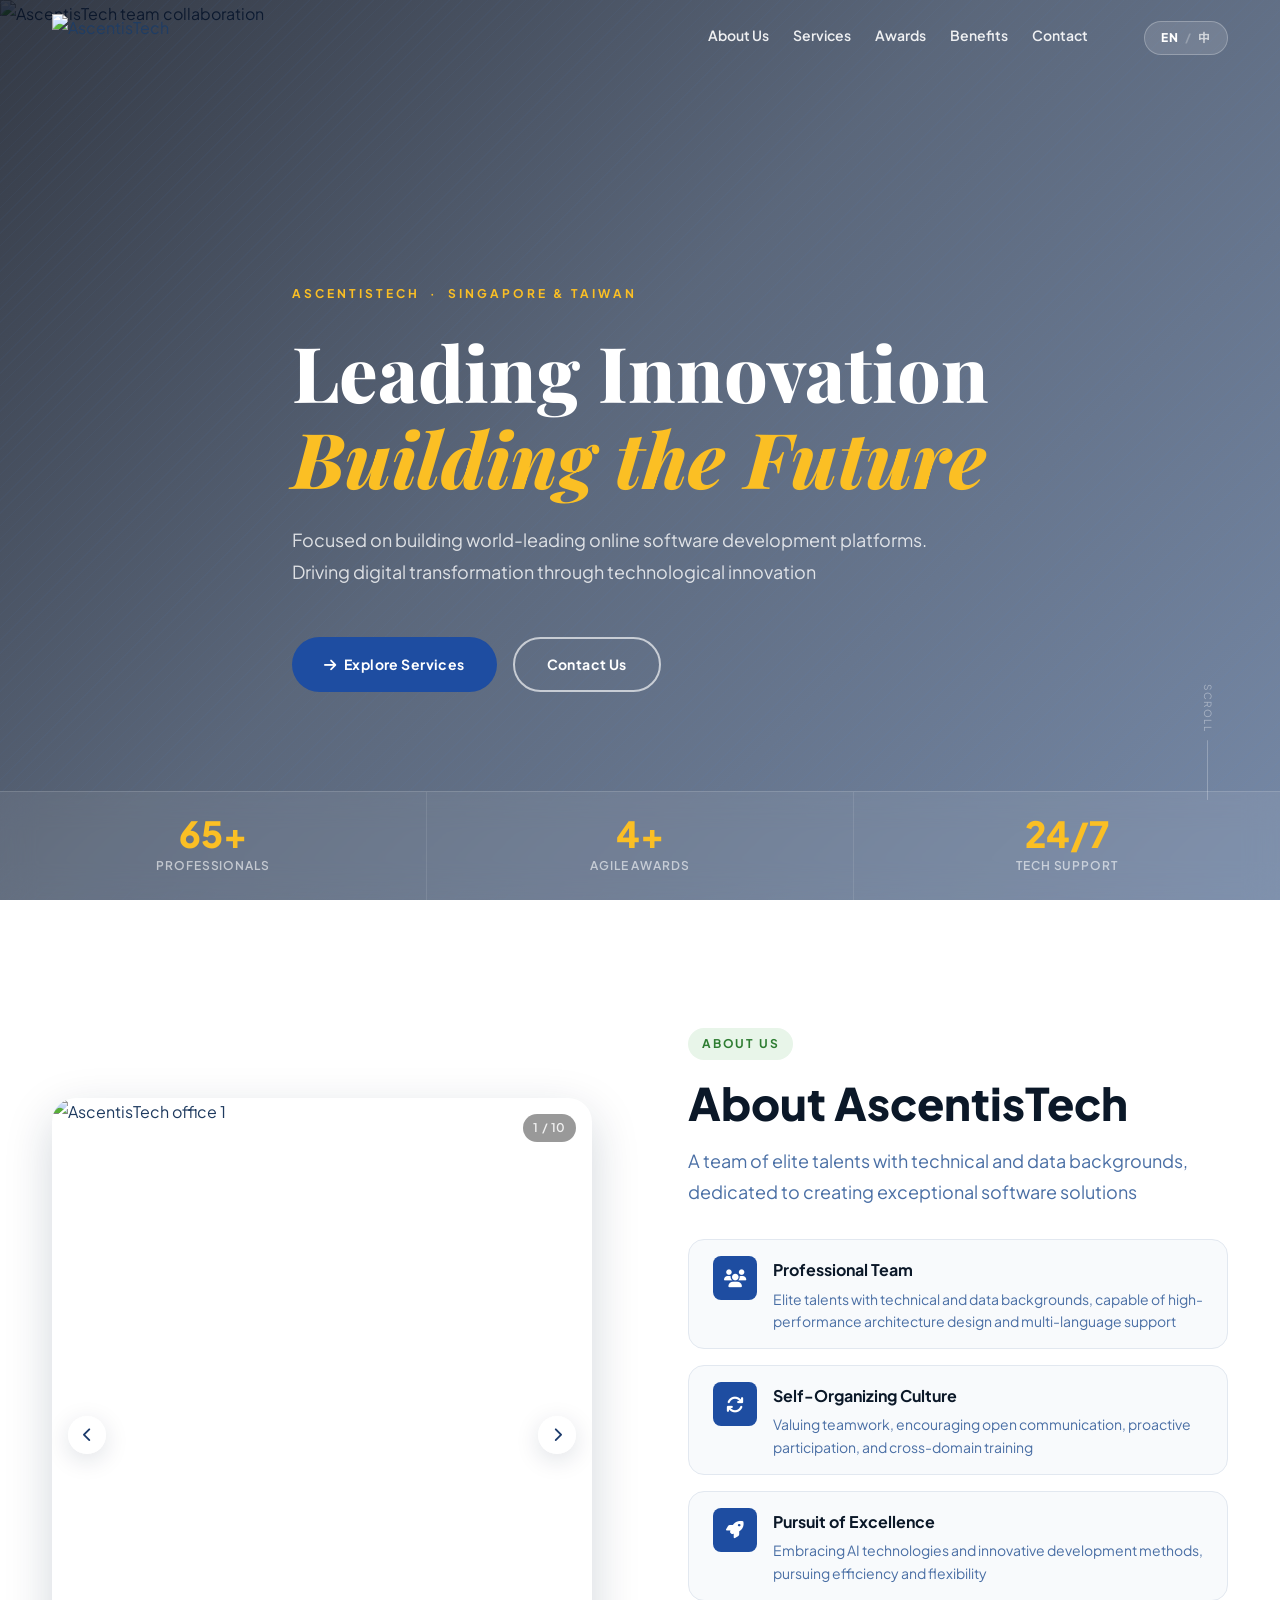
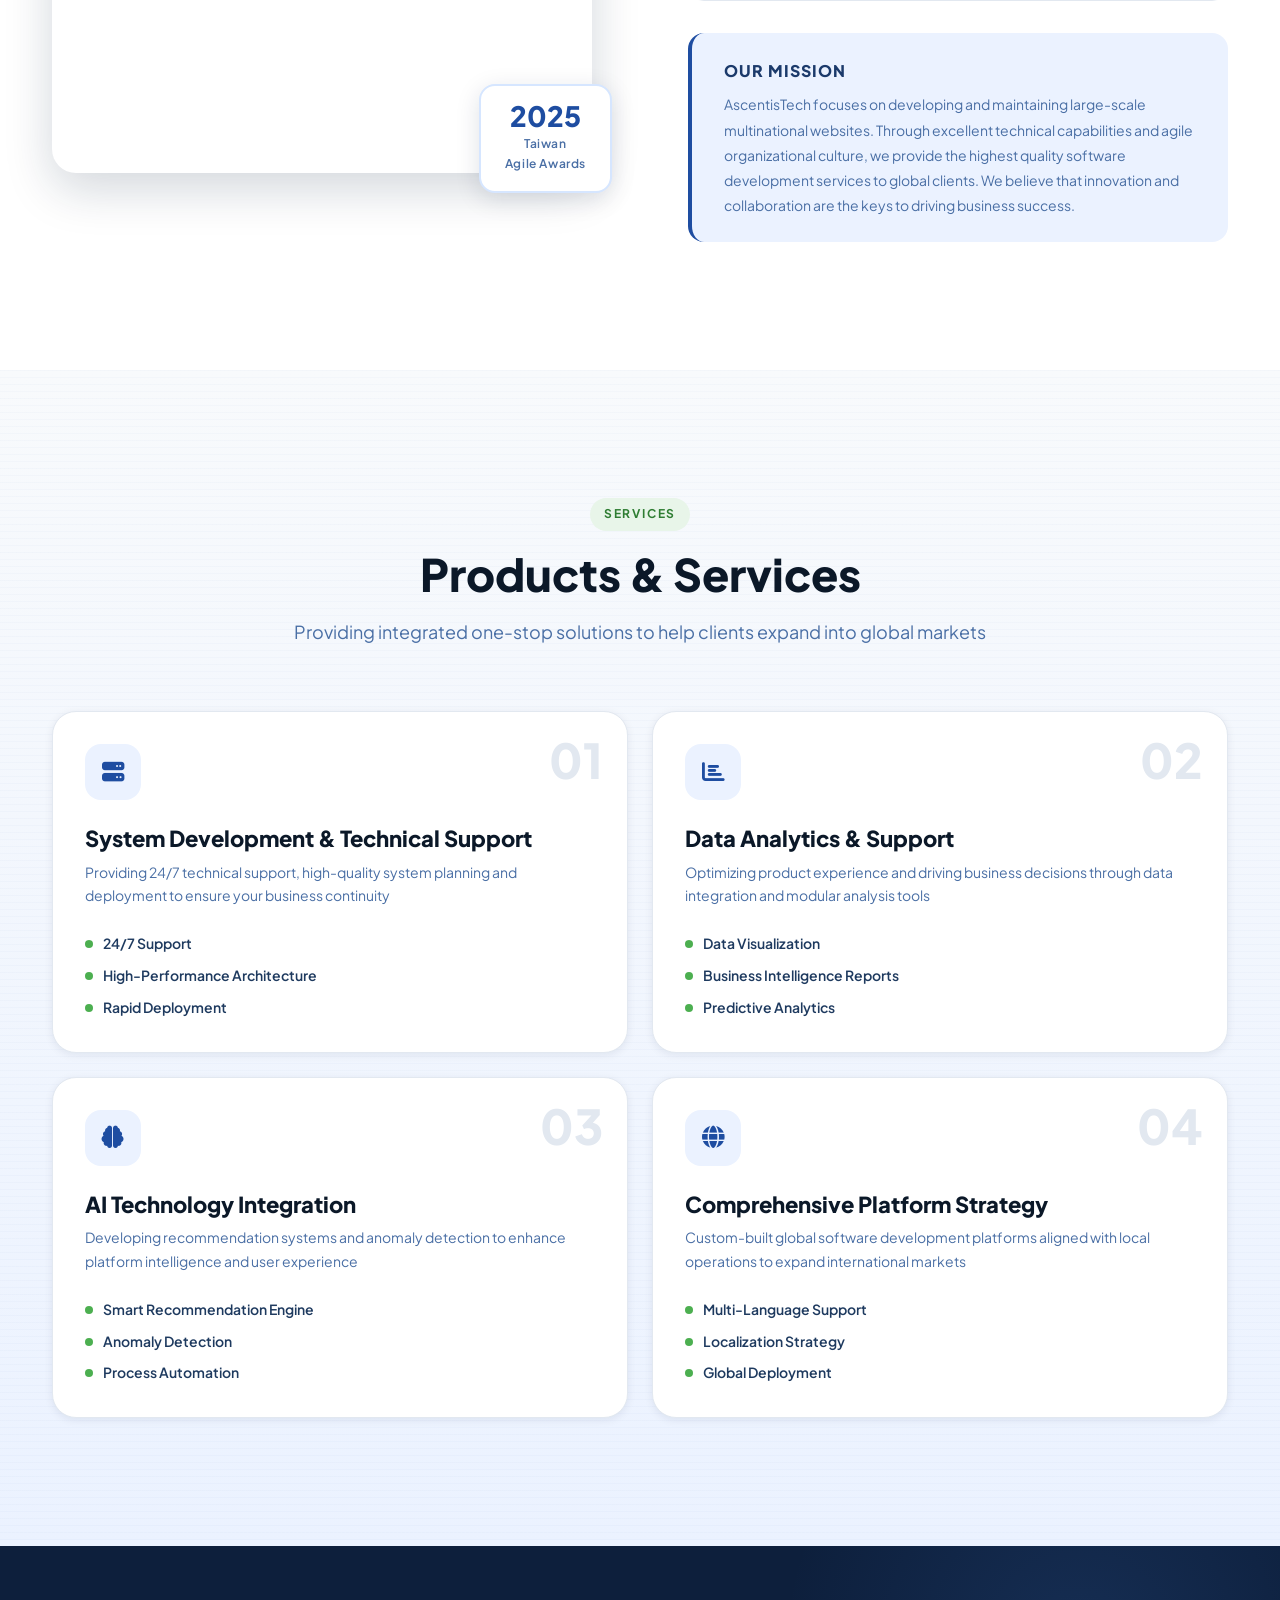
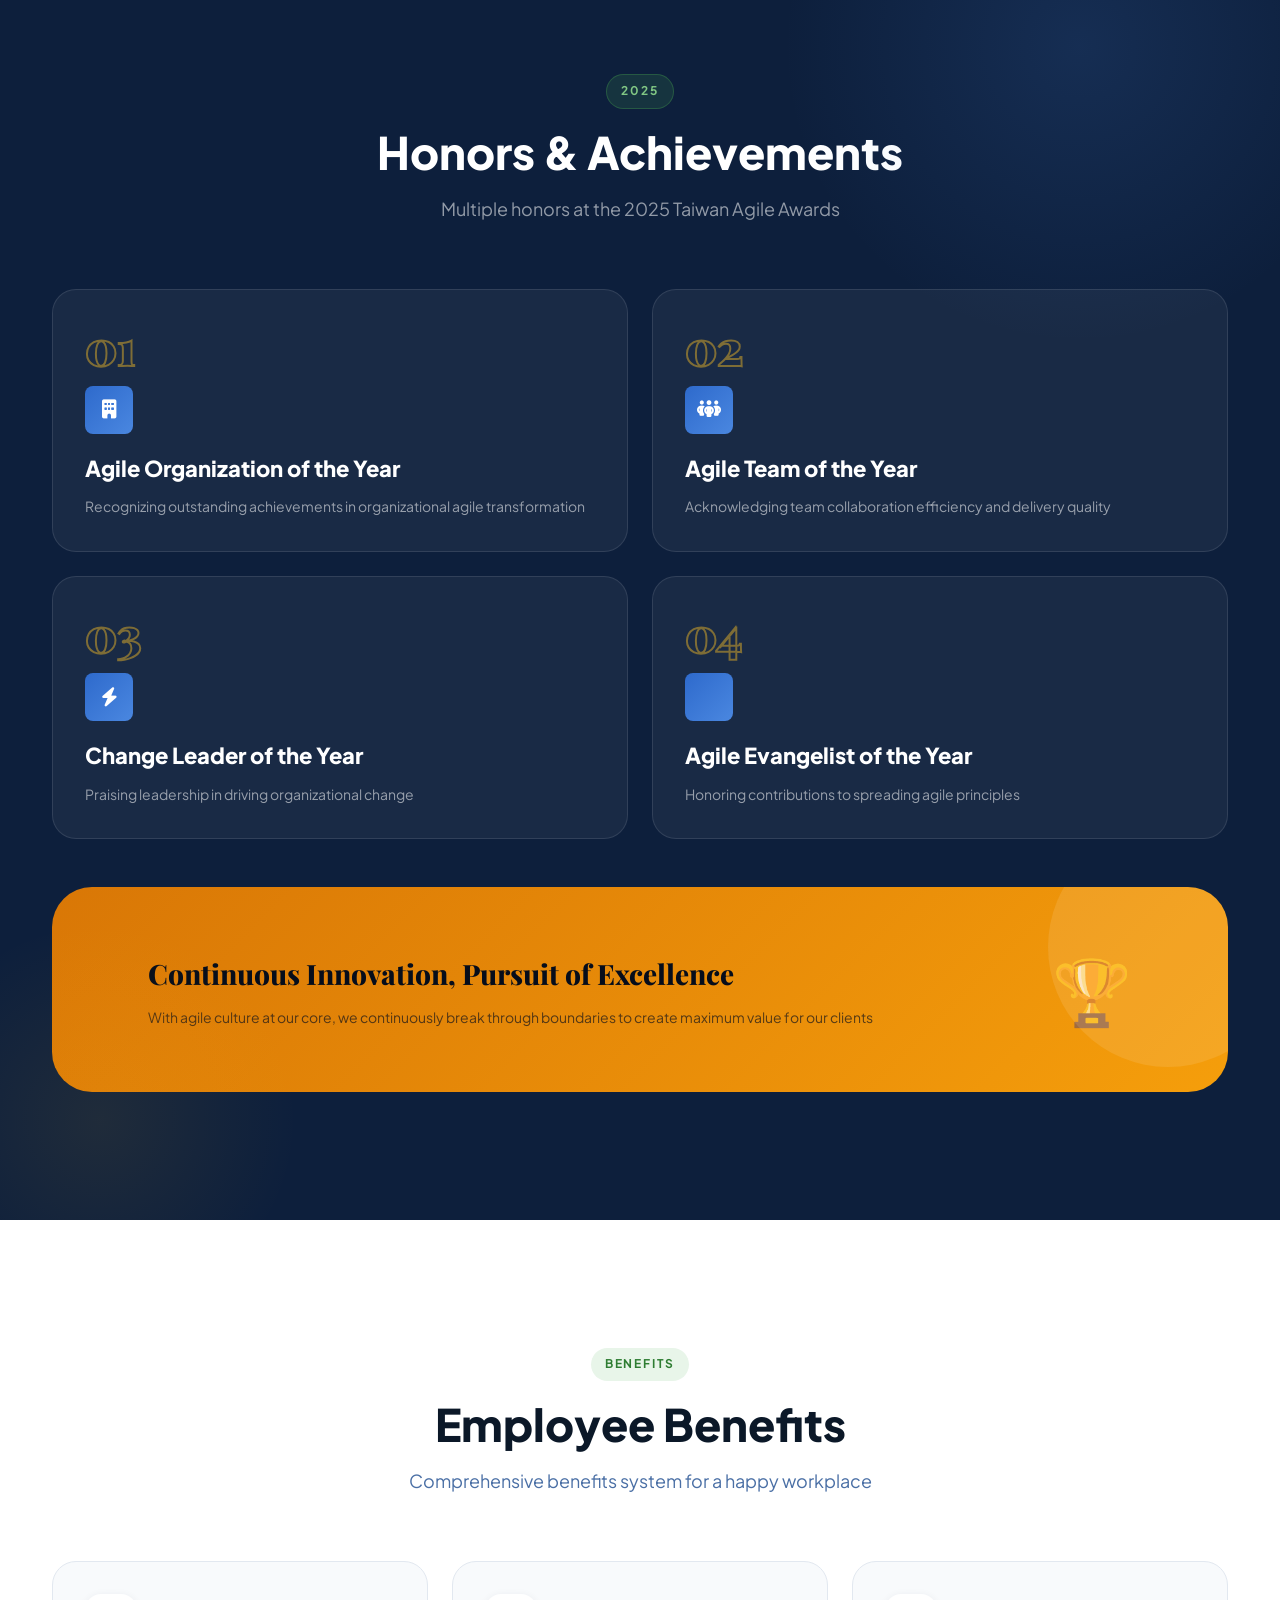
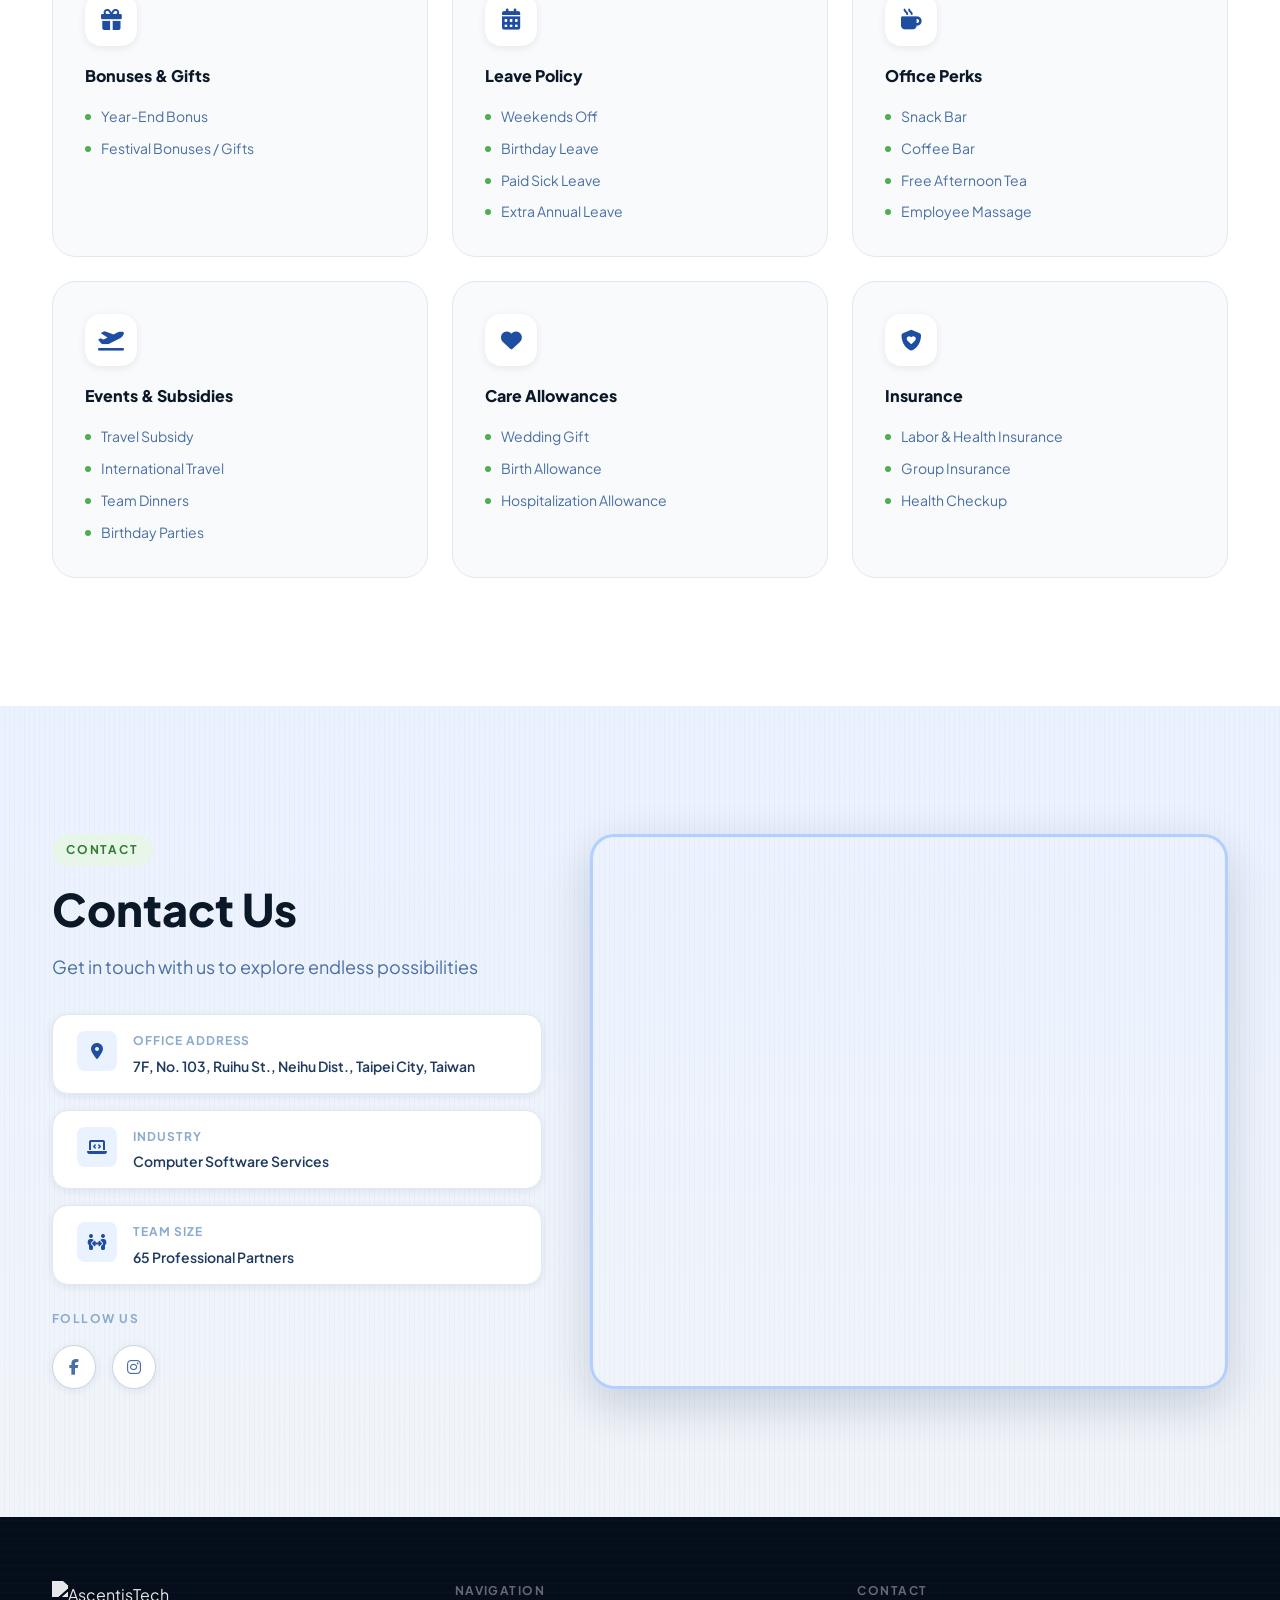
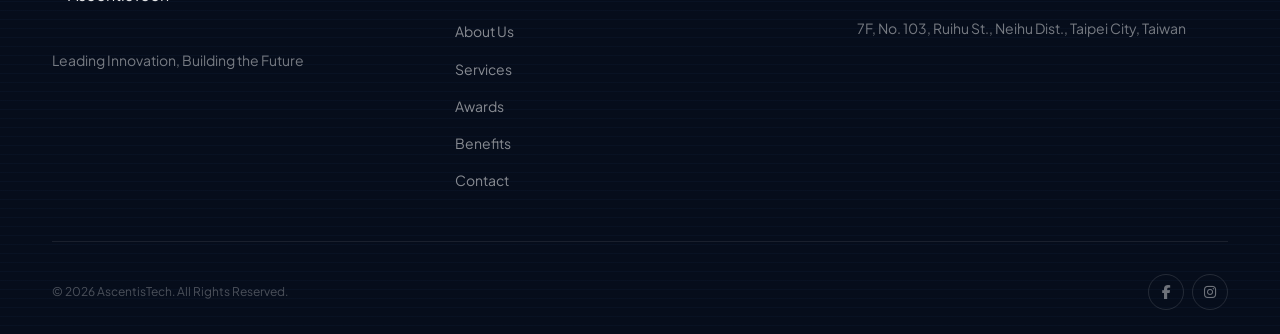
==== commit 6c5385f4: "feat: add manual photo carousel to About section - 10 company environment photos from 104 CDN - Left" ====
--- a/index.html
+++ b/index.html
@@ -137,17 +137,32 @@
   <section id="about" class="about">
     <div class="about-grid">
 
-      <!-- Image side -->
+      <!-- Image side — 環境照輪播 -->
       <div class="about-img-wrap fade-left">
         <div class="about-deco"></div>
-        <div class="about-img-frame">
-          <!-- 換圖片：修改 images.js 裡的 about 路徑 -->
-          <img
-            data-img="about"
-            src="https://images.unsplash.com/photo-1497366216548-37526070297c?auto=format&fit=crop&w=800&q=80"
-            alt="AscentisTech modern office"
-          />
-        </div>
+
+        <div class="about-img-frame about-carousel" id="aboutCarousel">
+          <div class="carousel-track">
+            <img class="carousel-slide active" src="https://static.104.com.tw/b_profile/cust_picture/6327/130000000256327/env/s_894196076798065527.jpg?v=20260304161209" alt="AscentisTech office 1" />
+            <img class="carousel-slide" src="https://static.104.com.tw/b_profile/cust_picture/6327/130000000256327/env/s_894196076798065528.jpg?v=20260304161209" alt="AscentisTech office 2" />
+            <img class="carousel-slide" src="https://static.104.com.tw/b_profile/cust_picture/6327/130000000256327/env/s_966243507386551216.jpg?v=20260304161209" alt="AscentisTech office 3" />
+            <img class="carousel-slide" src="https://static.104.com.tw/b_profile/cust_picture/6327/130000000256327/env/s_894196076798065529.jpg?v=20260304161209" alt="AscentisTech office 4" />
+            <img class="carousel-slide" src="https://static.104.com.tw/b_profile/cust_picture/6327/130000000256327/env/s_966243507386551217.jpg?v=20260304161209" alt="AscentisTech office 5" />
+            <img class="carousel-slide" src="https://static.104.com.tw/b_profile/cust_picture/6327/130000000256327/env/s_894196076798065530.jpg?v=20260304161209" alt="AscentisTech office 6" />
+            <img class="carousel-slide" src="https://static.104.com.tw/b_profile/cust_picture/6327/130000000256327/env/s_966243507386551218.jpg?v=20260304161209" alt="AscentisTech office 7" />
+            <img class="carousel-slide" src="https://static.104.com.tw/b_profile/cust_picture/6327/130000000256327/env/s_894196076798065531.jpg?v=20260304161209" alt="AscentisTech office 8" />
+            <img class="carousel-slide" src="https://static.104.com.tw/b_profile/cust_picture/6327/130000000256327/env/s_966243507386551219.jpg?v=20260304161209" alt="AscentisTech office 9" />
+            <img class="carousel-slide" src="https://static.104.com.tw/b_profile/cust_picture/6327/130000000256327/env/s_894196076798065532.jpg?v=20260304161209" alt="AscentisTech office 10" />
+          </div>
+          <button class="carousel-btn carousel-prev" aria-label="上一張">
+            <i class="fa-solid fa-chevron-left"></i>
+          </button>
+          <button class="carousel-btn carousel-next" aria-label="下一張">
+            <i class="fa-solid fa-chevron-right"></i>
+          </button>
+          <div class="carousel-dots"></div>
+        </div>
+
         <div class="about-badge">
           <div class="about-badge-year">2025</div>
           <div class="about-badge-label">Taiwan<br />Agile Awards</div>
--- a/css/sections.css
+++ b/css/sections.css
@@ -128,6 +128,87 @@
   font-size: var(--fs-sm);
   color: var(--text-500);
   line-height: 1.6;
+}
+
+/* ── About Carousel ──────────────────────── */
+.about-carousel { cursor: default; }
+
+.carousel-track {
+  position: relative;
+  width: 100%;
+  height: 100%;
+}
+.carousel-slide {
+  position: absolute;
+  inset: 0;
+  width: 100%;
+  height: 100%;
+  object-fit: cover;
+  opacity: 0;
+  transition: opacity 0.55s ease;
+}
+.carousel-slide.active { opacity: 1; }
+
+/* 不讓 hover 的縮放套用到全部 slides */
+.about-carousel:hover .carousel-slide:not(.active) { transform: none; }
+
+.carousel-btn {
+  position: absolute;
+  top: 50%;
+  transform: translateY(-50%);
+  z-index: 10;
+  width: 38px; height: 38px;
+  border-radius: 50%;
+  background: rgba(255,255,255,0.88);
+  color: var(--blue-700);
+  display: flex; align-items: center; justify-content: center;
+  font-size: 0.9rem;
+  box-shadow: var(--shadow-md);
+  transition: var(--ease);
+}
+.carousel-btn:hover {
+  background: var(--white);
+  color: var(--blue-600);
+  transform: translateY(-50%) scale(1.08);
+}
+.carousel-prev { left: var(--s2); }
+.carousel-next { right: var(--s2); }
+
+.carousel-dots {
+  position: absolute;
+  bottom: var(--s2);
+  left: 50%;
+  transform: translateX(-50%);
+  display: flex;
+  gap: 6px;
+  z-index: 10;
+}
+.dot {
+  width: 7px; height: 7px;
+  border-radius: 50%;
+  background: rgba(255,255,255,0.5);
+  padding: 0;
+  transition: var(--ease);
+}
+.dot.active {
+  background: var(--white);
+  transform: scale(1.4);
+}
+.dot:hover { background: rgba(255,255,255,0.8); }
+
+/* 圖片計數器 */
+.carousel-counter {
+  position: absolute;
+  top: var(--s2);
+  right: var(--s2);
+  z-index: 10;
+  background: rgba(0,0,0,0.4);
+  color: rgba(255,255,255,0.85);
+  font-size: var(--fs-xs);
+  font-weight: 600;
+  padding: 4px 10px;
+  border-radius: var(--r-full);
+  letter-spacing: 0.05em;
 }
 
 .mission-box {
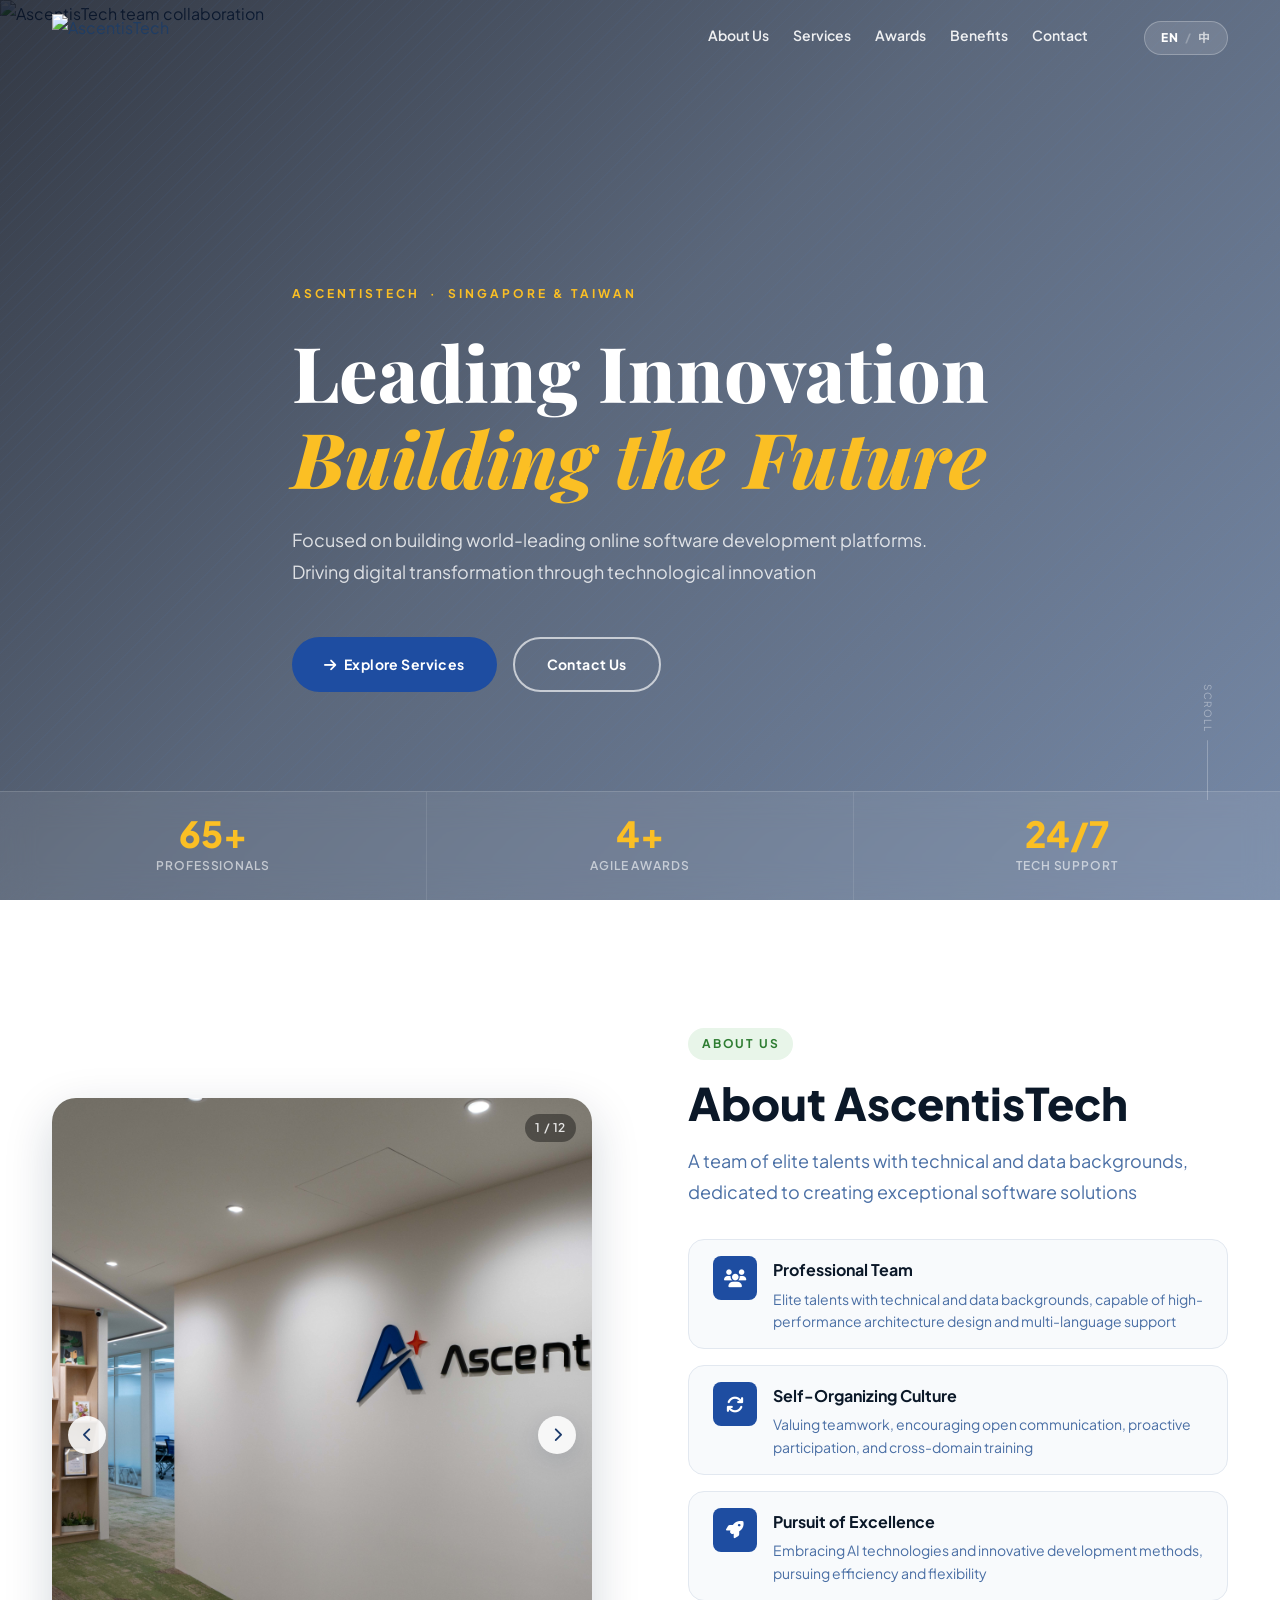
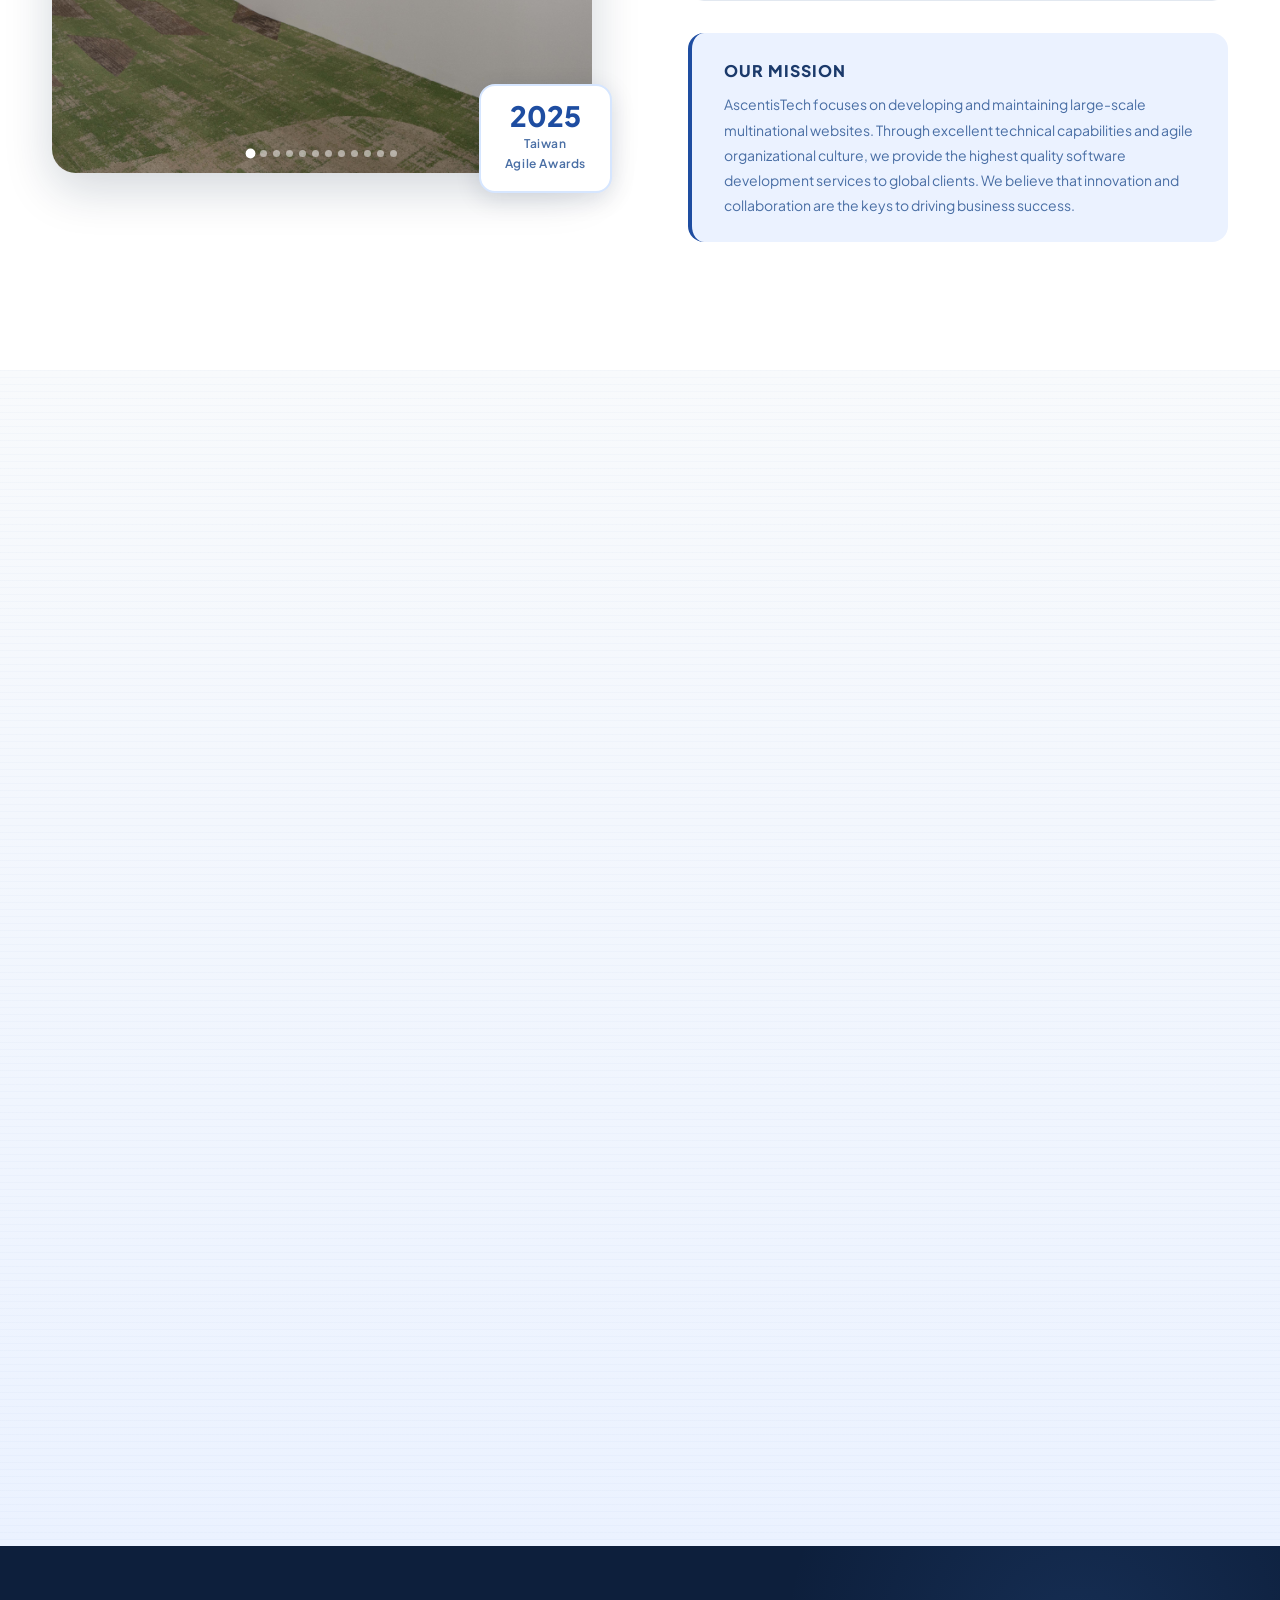
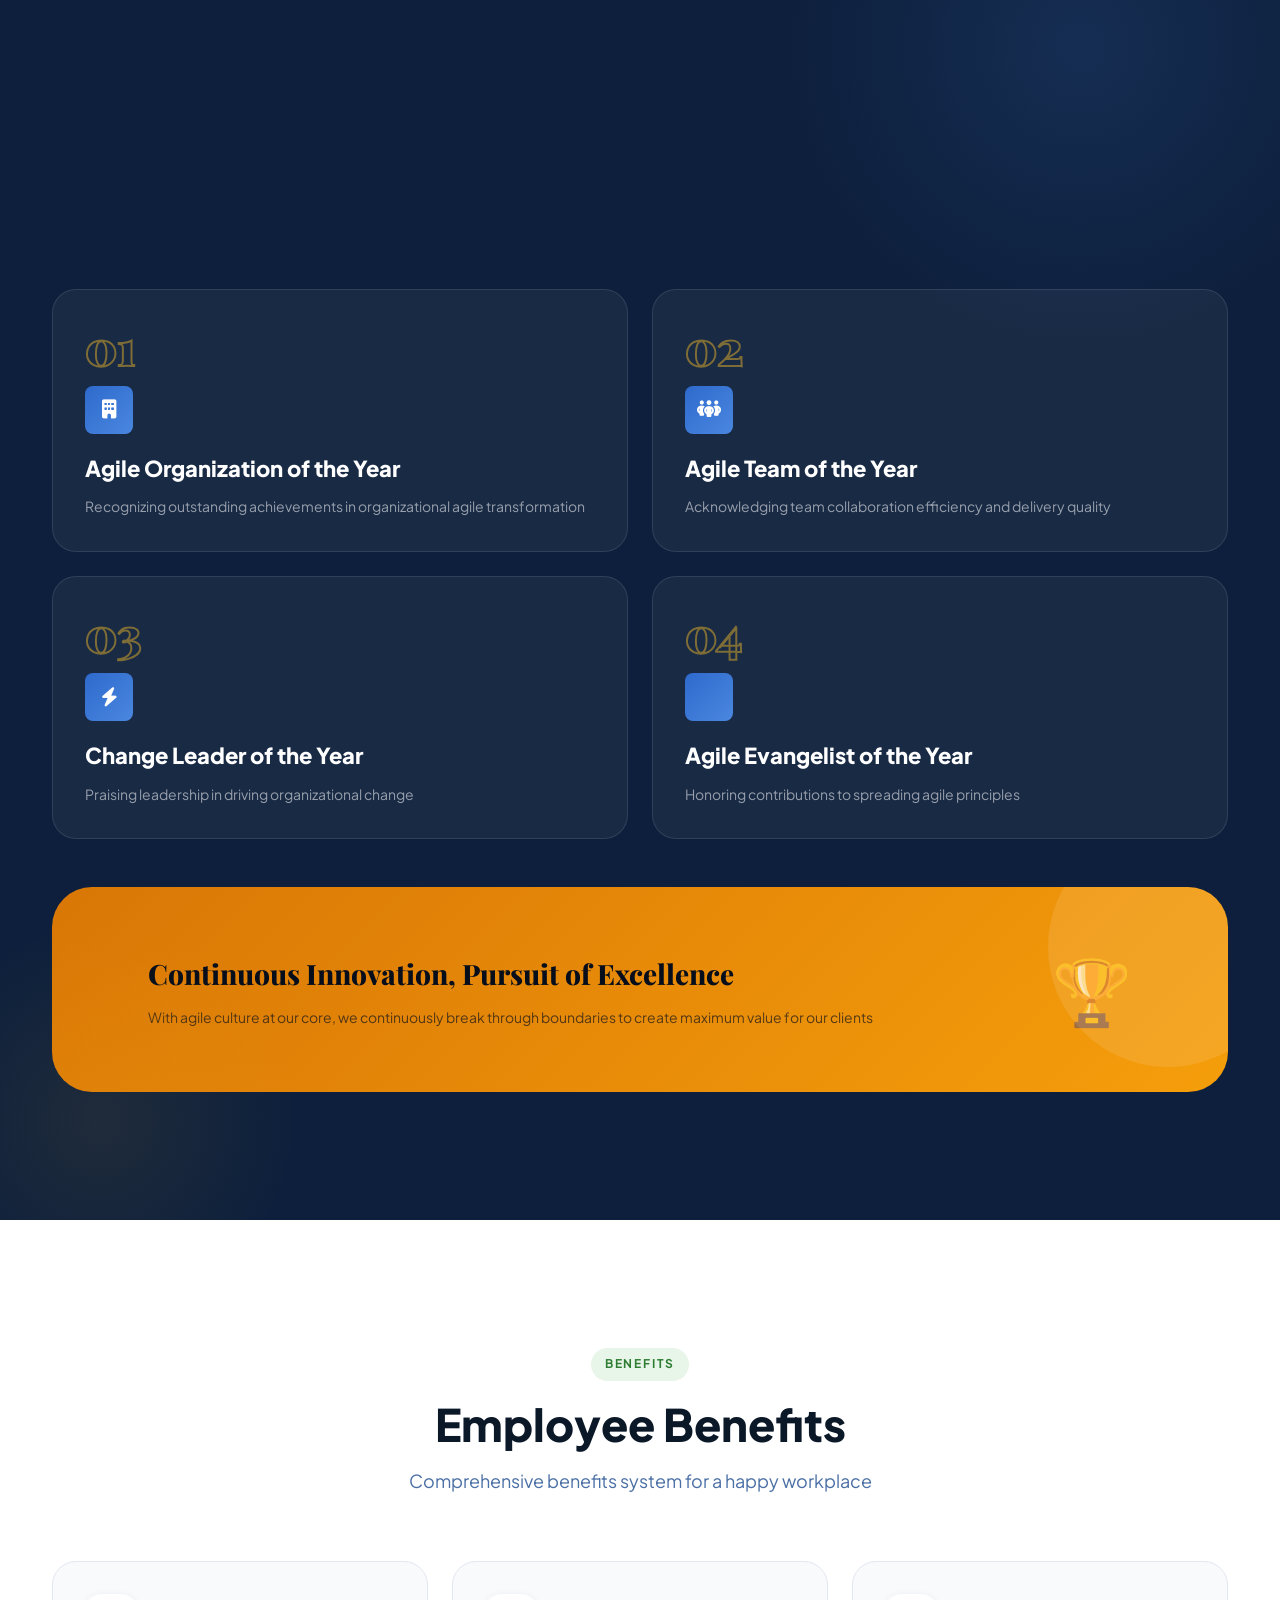
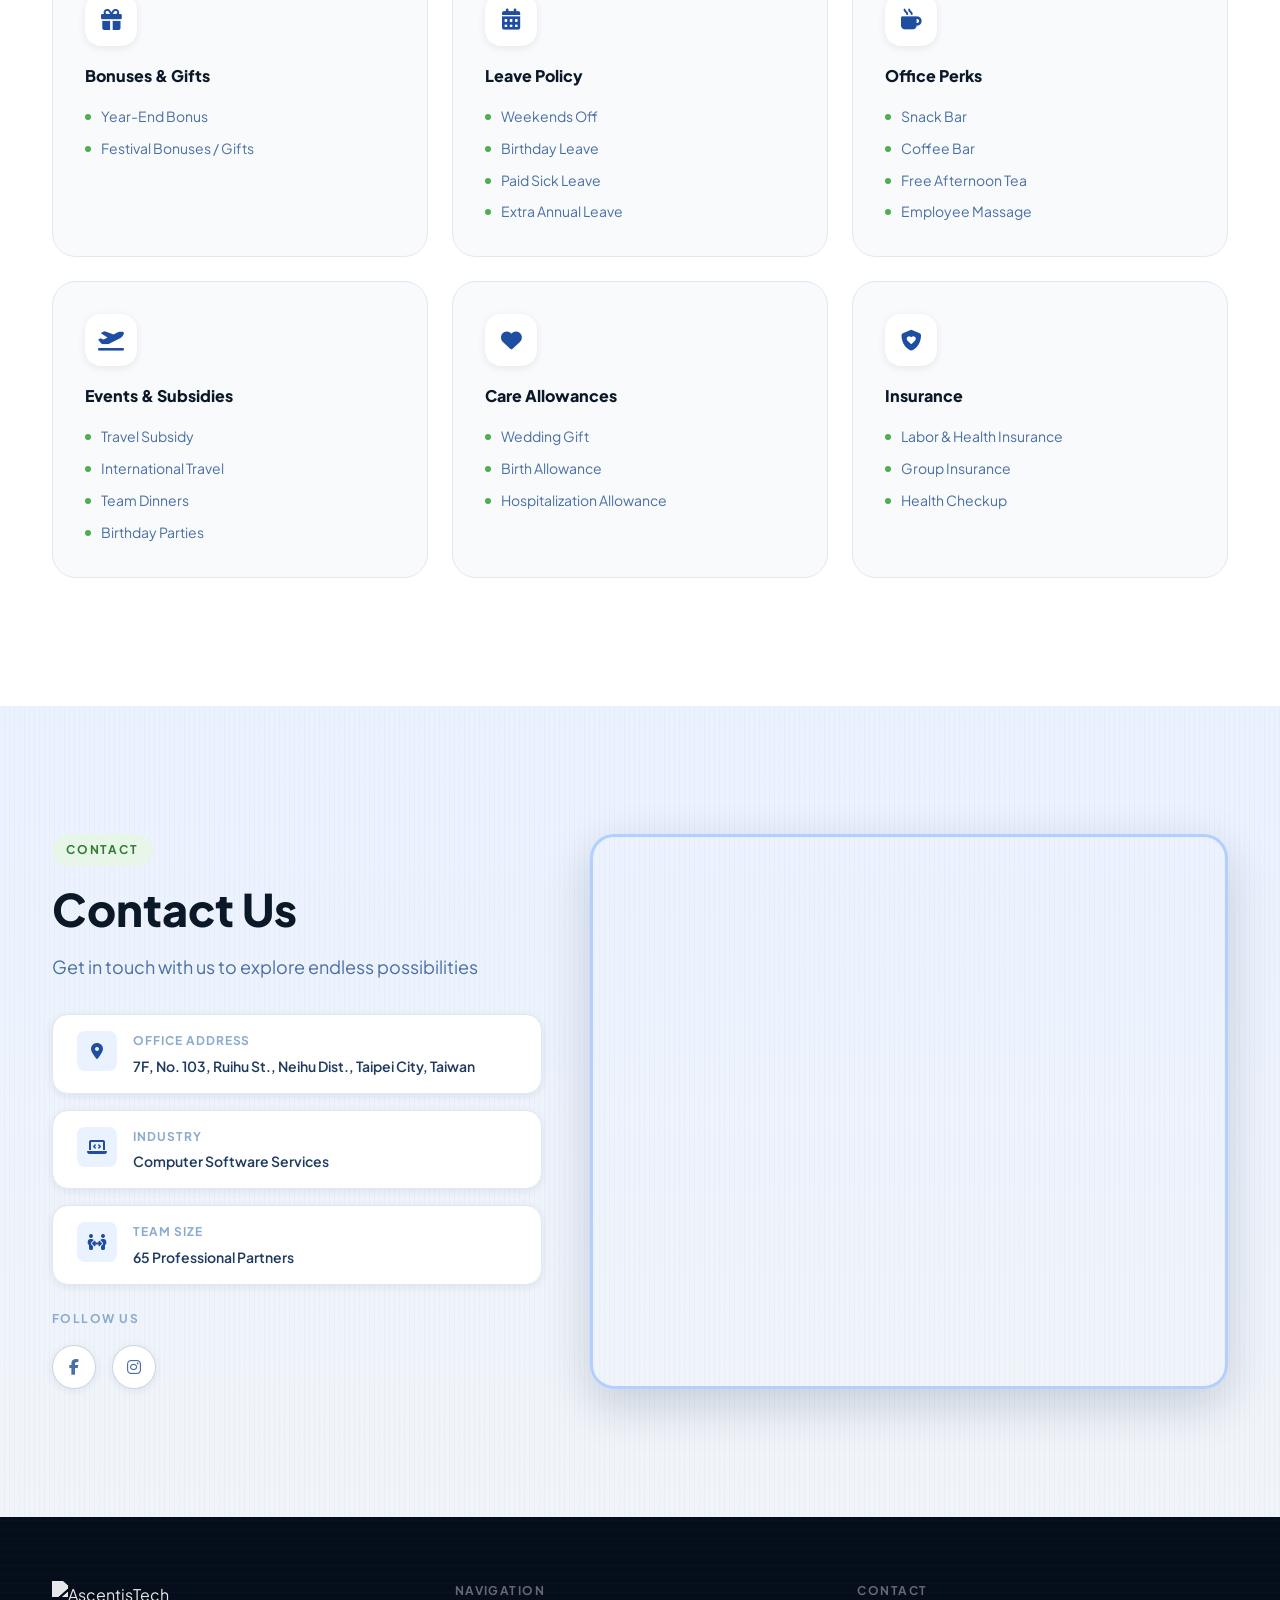
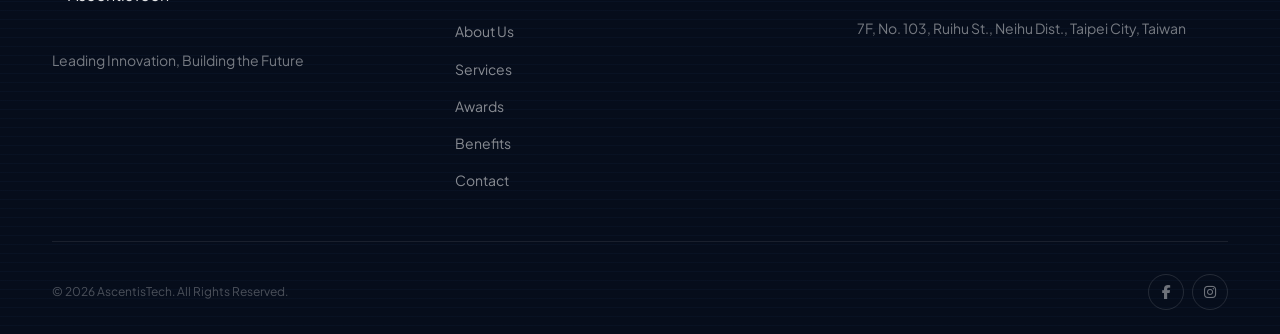
==== commit e506cf2a: "feat: replace 104 thumbnails with original high-res office photos - Add 12 local photos to images/of" ====
--- a/index.html
+++ b/index.html
@@ -143,16 +143,18 @@
 
         <div class="about-img-frame about-carousel" id="aboutCarousel">
           <div class="carousel-track">
-            <img class="carousel-slide active" src="https://static.104.com.tw/b_profile/cust_picture/6327/130000000256327/env/s_894196076798065527.jpg?v=20260304161209" alt="AscentisTech office 1" />
-            <img class="carousel-slide" src="https://static.104.com.tw/b_profile/cust_picture/6327/130000000256327/env/s_894196076798065528.jpg?v=20260304161209" alt="AscentisTech office 2" />
-            <img class="carousel-slide" src="https://static.104.com.tw/b_profile/cust_picture/6327/130000000256327/env/s_966243507386551216.jpg?v=20260304161209" alt="AscentisTech office 3" />
-            <img class="carousel-slide" src="https://static.104.com.tw/b_profile/cust_picture/6327/130000000256327/env/s_894196076798065529.jpg?v=20260304161209" alt="AscentisTech office 4" />
-            <img class="carousel-slide" src="https://static.104.com.tw/b_profile/cust_picture/6327/130000000256327/env/s_966243507386551217.jpg?v=20260304161209" alt="AscentisTech office 5" />
-            <img class="carousel-slide" src="https://static.104.com.tw/b_profile/cust_picture/6327/130000000256327/env/s_894196076798065530.jpg?v=20260304161209" alt="AscentisTech office 6" />
-            <img class="carousel-slide" src="https://static.104.com.tw/b_profile/cust_picture/6327/130000000256327/env/s_966243507386551218.jpg?v=20260304161209" alt="AscentisTech office 7" />
-            <img class="carousel-slide" src="https://static.104.com.tw/b_profile/cust_picture/6327/130000000256327/env/s_894196076798065531.jpg?v=20260304161209" alt="AscentisTech office 8" />
-            <img class="carousel-slide" src="https://static.104.com.tw/b_profile/cust_picture/6327/130000000256327/env/s_966243507386551219.jpg?v=20260304161209" alt="AscentisTech office 9" />
-            <img class="carousel-slide" src="https://static.104.com.tw/b_profile/cust_picture/6327/130000000256327/env/s_894196076798065532.jpg?v=20260304161209" alt="AscentisTech office 10" />
+            <img class="carousel-slide active" src="images/office/1101.jpg" alt="AscentisTech office" />
+            <img class="carousel-slide" src="images/office/1102.jpg" alt="AscentisTech office" />
+            <img class="carousel-slide" src="images/office/1103.jpg" alt="AscentisTech office" />
+            <img class="carousel-slide" src="images/office/1104.jpg" alt="AscentisTech office" />
+            <img class="carousel-slide" src="images/office/1105.jpg" alt="AscentisTech office" />
+            <img class="carousel-slide" src="images/office/5501.jpg" alt="AscentisTech office" />
+            <img class="carousel-slide" src="images/office/5502.jpg" alt="AscentisTech office" />
+            <img class="carousel-slide" src="images/office/7701.jpg" alt="AscentisTech office" />
+            <img class="carousel-slide" src="images/office/7702.jpg" alt="AscentisTech office" />
+            <img class="carousel-slide" src="images/office/8801.jpg" alt="AscentisTech office" />
+            <img class="carousel-slide" src="images/office/8802.jpg" alt="AscentisTech office" />
+            <img class="carousel-slide" src="images/office/9901.jpg" alt="AscentisTech office" />
           </div>
           <button class="carousel-btn carousel-prev" aria-label="上一張">
             <i class="fa-solid fa-chevron-left"></i>
